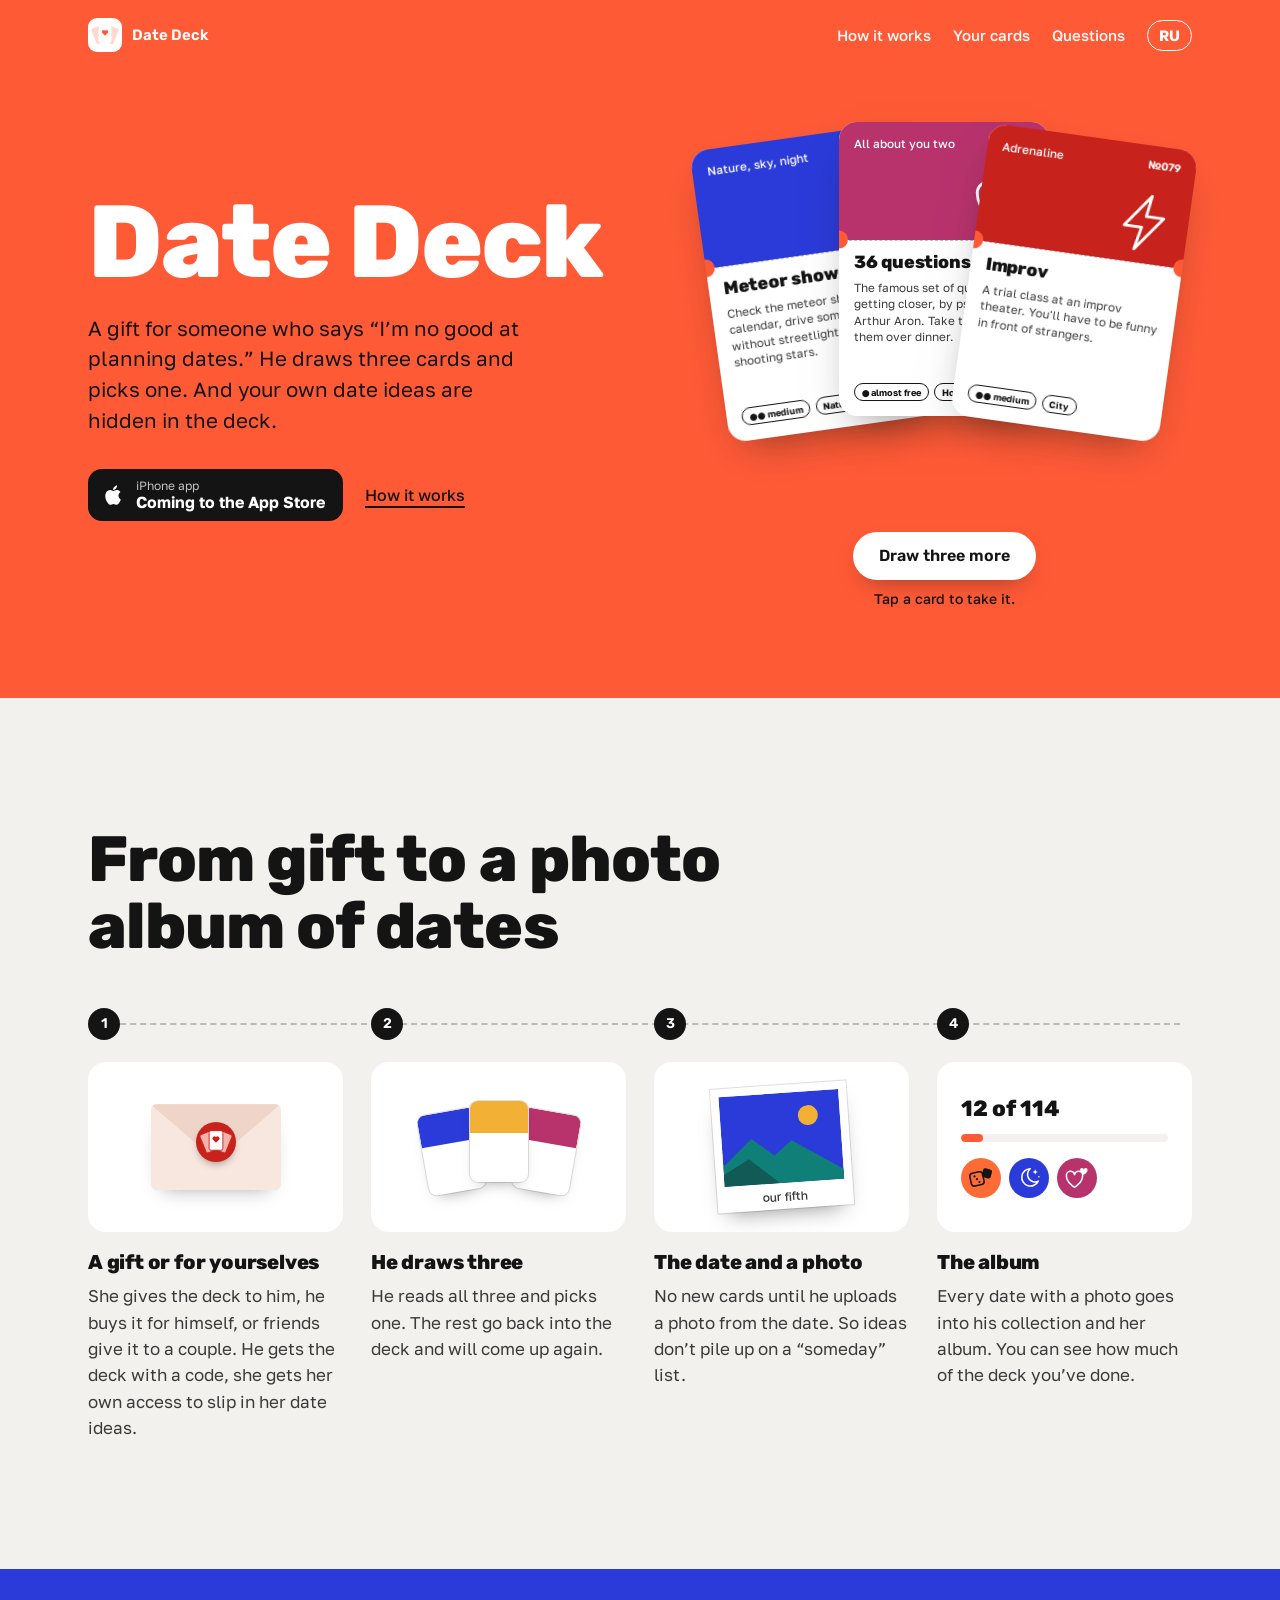
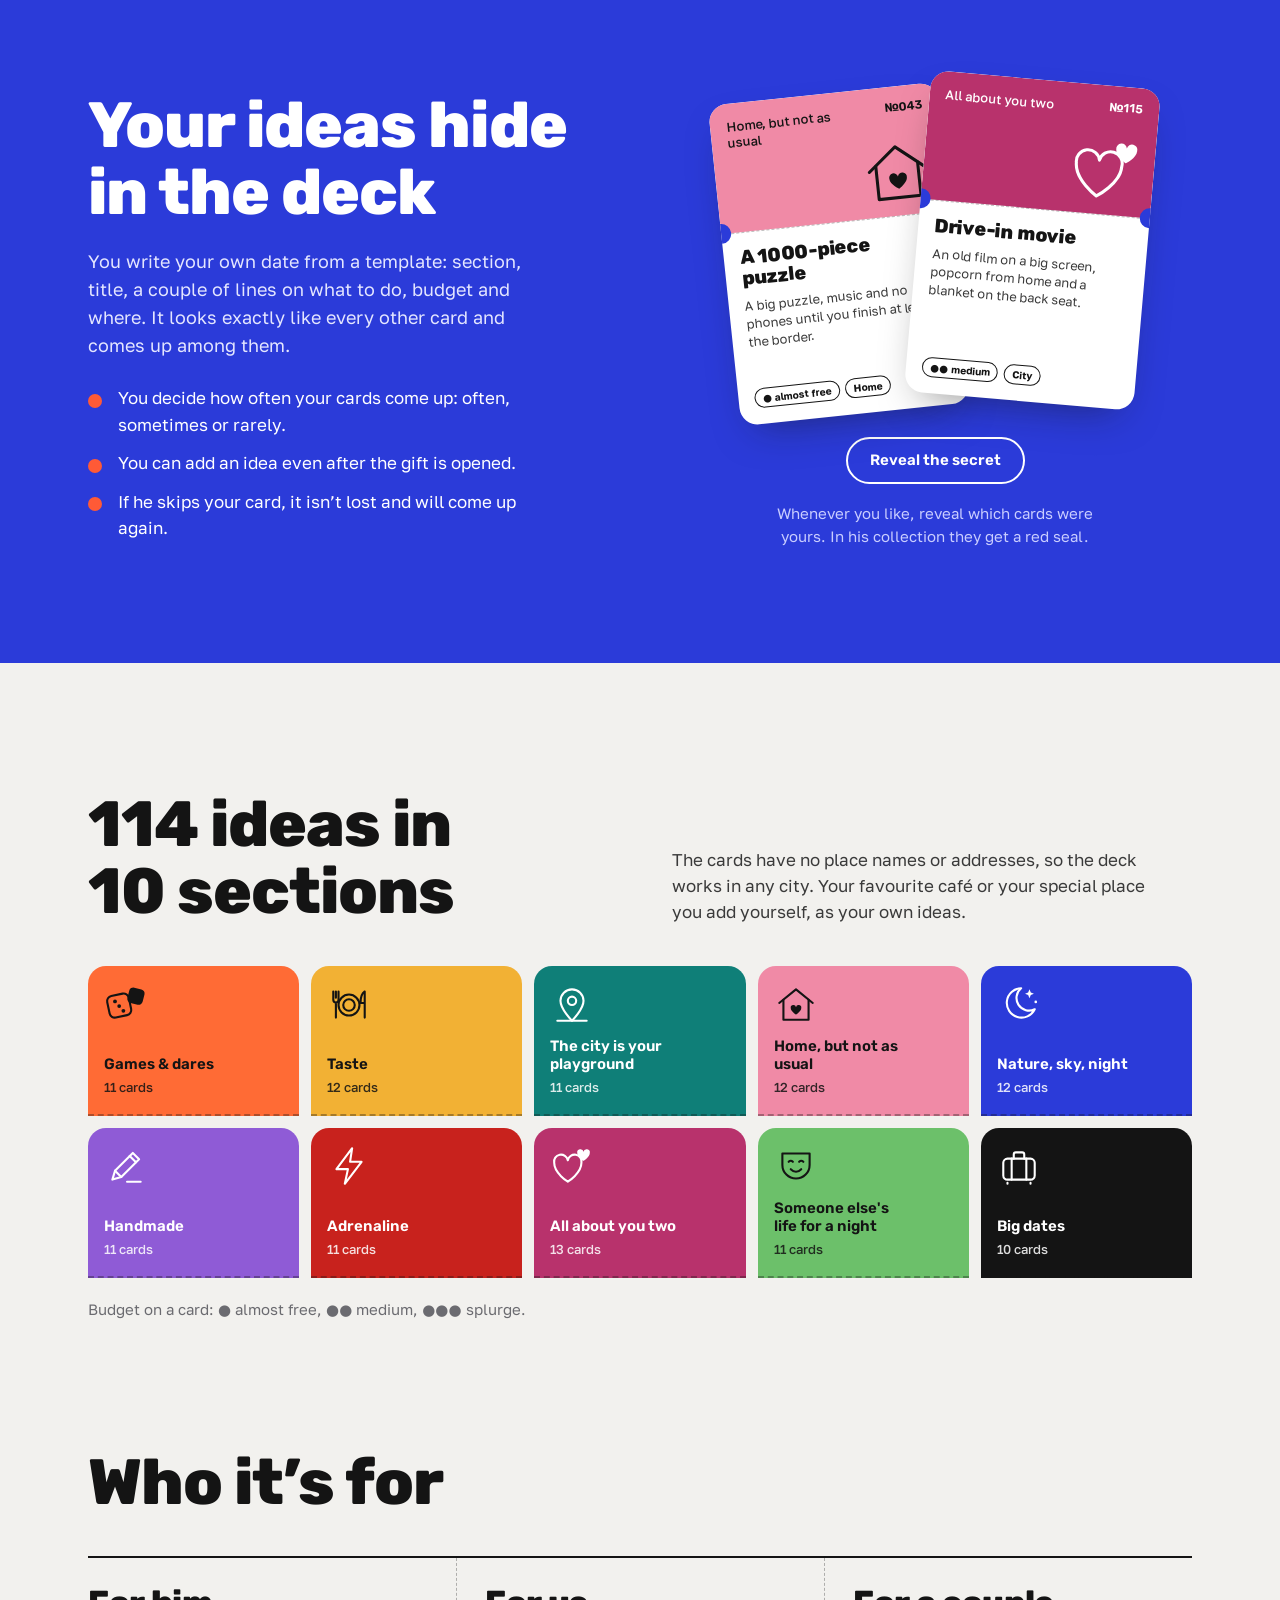
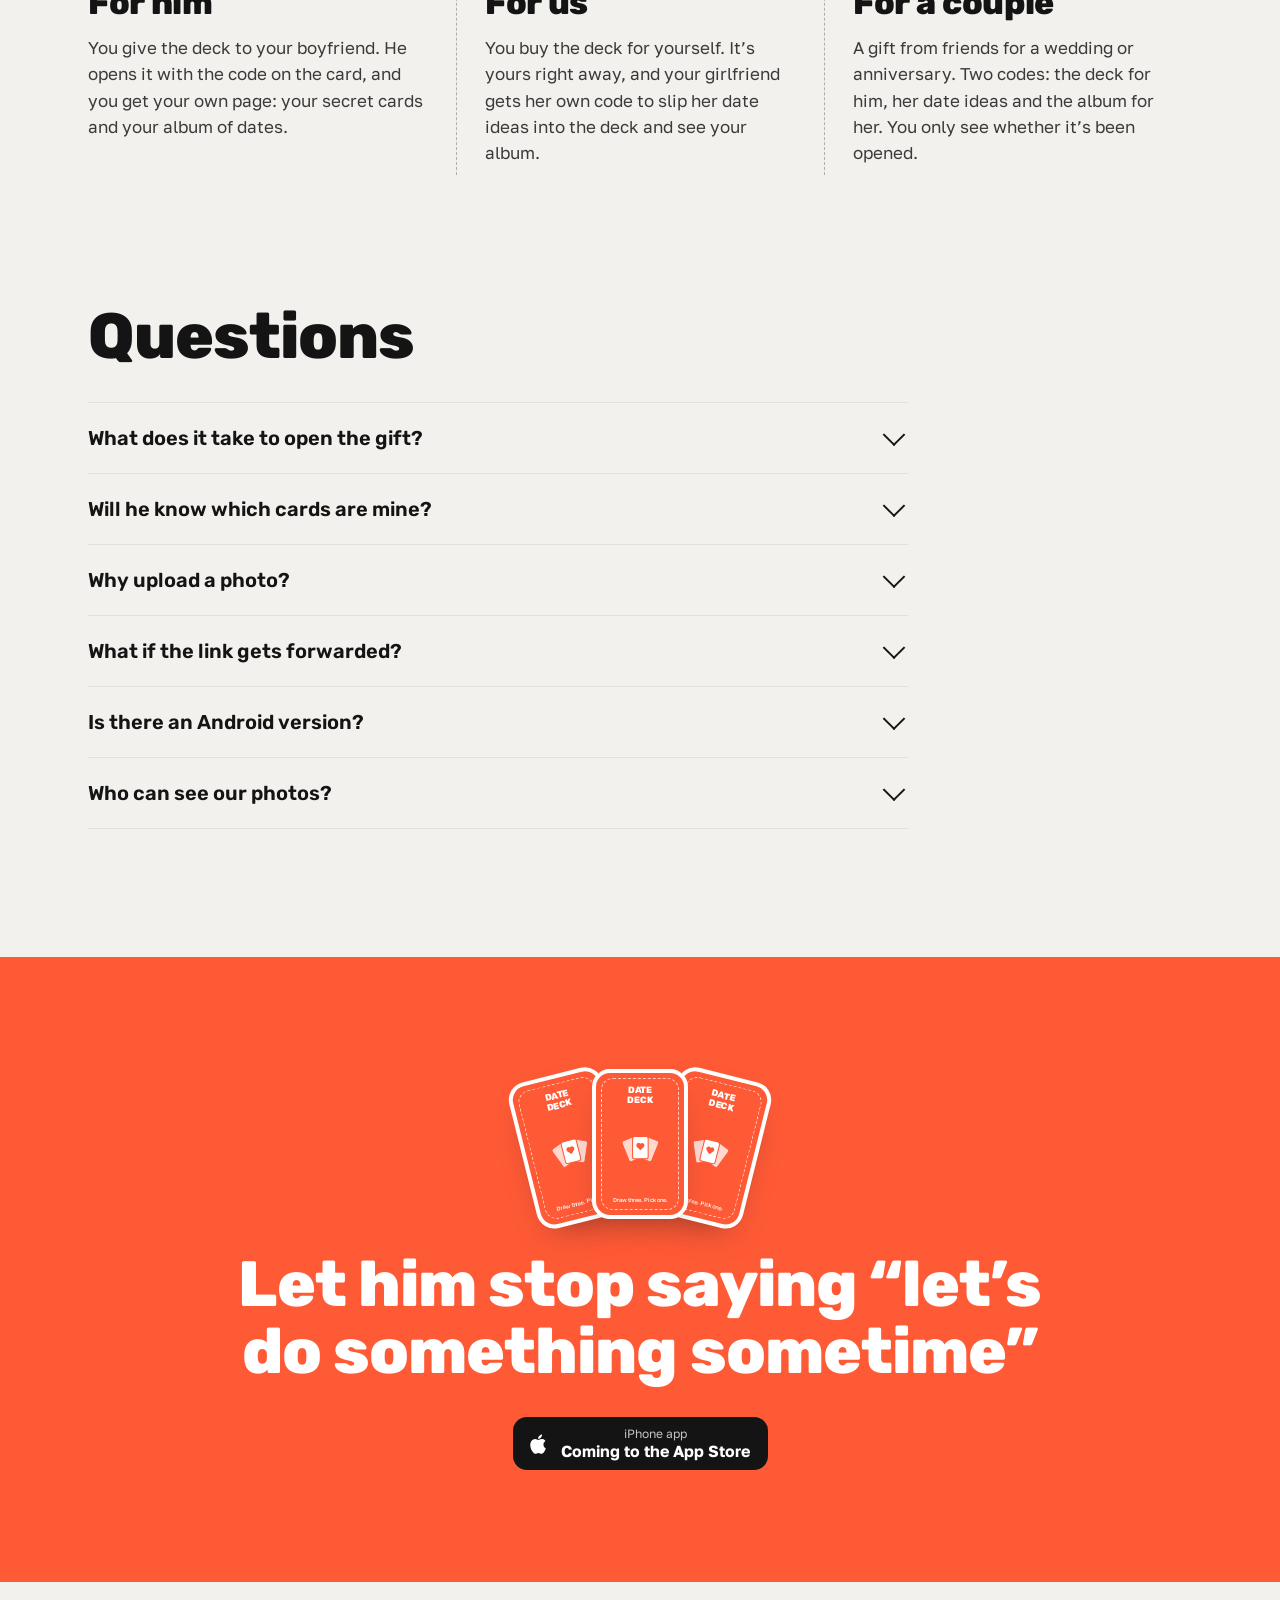
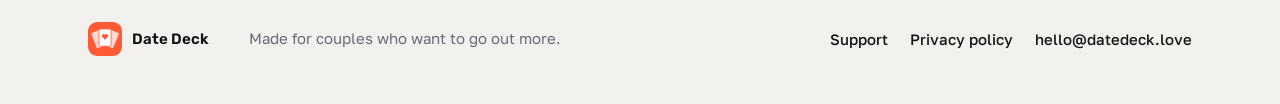
==== en/index.html @ d3c0cb35 "Шрифт Rubik, тексты про идеи для свиданий и все виды подарка Co-Authored-By: Claude Opus 5.5 <norepl" ====
<!doctype html>
<html lang="en">
<head>
<meta charset="utf-8">
<meta name="viewport" content="width=device-width,initial-scale=1">
<title>Date Deck — a gift for someone who “can’t plan dates”</title>
<meta name="description" content="A deck of 114 date ideas in an iPhone app. He draws three cards and picks one, and your own date ideas are hidden among them.">
<meta name="theme-color" content="#ff5a36">
<meta property="og:title" content="Date Deck — a gift for someone who “can’t plan dates”">
<meta property="og:description" content="A deck of 114 date ideas in an iPhone app. He draws three cards and picks one, and your own date ideas are hidden among them.">
<meta property="og:image" content="https://datedeck.love/assets/og.png">
<meta property="og:type" content="website">
<link rel="alternate" hreflang="ru" href="https://datedeck.love/">
<link rel="alternate" hreflang="en" href="https://datedeck.love/en/">
<link rel="icon" href="/assets/icon.svg" type="image/svg+xml">
<link rel="apple-touch-icon" href="/assets/icon-180.png">
<link rel="preload" href="/assets/fonts/Rubik_800ExtraBold.woff2" as="font" type="font/woff2" crossorigin>
<link rel="stylesheet" href="/assets/site.css">

</head>
<body class="home">
<a class="skip" href="#main">Skip to content</a>
<div class="hero-wrap">
<header class="top">
<a class="brand" href="/en/"><svg class="mark" viewBox="70 70 372 372" aria-hidden="true"><g transform="translate(0 12)"><g transform="rotate(-22 256 420)"><rect x="181" y="120" width="150" height="214" rx="20" fill="#ffd9cf" stroke="#ff5a36" stroke-width="10"/></g><g transform="rotate(22 256 420)"><rect x="181" y="120" width="150" height="214" rx="20" fill="#ffd9cf" stroke="#ff5a36" stroke-width="10"/></g><g transform="rotate(0 256 420)"><rect x="181" y="120" width="150" height="214" rx="20" fill="#fff" stroke="#ff5a36" stroke-width="10"/></g><path d="M50 90 L13 53 A23 23 0 0 1 50 20 A23 23 0 0 1 87 53 Z" fill="#ff5a36" transform="translate(211 172.5) scale(0.9)"/></g></svg><span>Date Deck</span></a>
<nav><a href="/en/#how">How it works</a><a href="/en/#secret">Your cards</a><a href="/en/#faq">Questions</a><a class="lang" href="/" data-lang="ru" hreflang="ru">RU</a></nav>
</header>
<section class="hero" id="main">
<div class="hero-copy">
<h1>Date Deck</h1>
<p class="lead">A gift for someone who says “I’m no good at planning dates.” He draws three cards and picks one. And your own date ideas are hidden in the deck.</p>
<div class="hero-cta"><div class="store" role="note"><svg viewBox="0 0 24 24" aria-hidden="true"><path d="M16.4 12.6c0-2.4 2-3.6 2.1-3.7-1.1-1.7-2.9-1.9-3.5-1.9-1.5-.2-2.9.9-3.7.9-.8 0-1.9-.9-3.2-.8-1.6 0-3.1 1-4 2.4-1.7 3-.4 7.4 1.2 9.8.8 1.2 1.8 2.5 3 2.4 1.2 0 1.7-.8 3.1-.8s1.9.8 3.2.8c1.3 0 2.1-1.2 2.9-2.4.9-1.4 1.3-2.7 1.3-2.8 0 0-2.4-1-2.4-3.9zM14 5.5c.7-.8 1.1-1.9 1-3-1 0-2.1.7-2.8 1.5-.6.7-1.2 1.8-1 2.9 1.1.1 2.1-.6 2.8-1.4z"/></svg><span><small>iPhone app</small>Coming to the App Store</span></div><a class="ghost" href="#how">How it works</a></div>
</div>
<div class="table" id="table" aria-live="polite">
<div class="deck" aria-hidden="true"><div class="back b3"></div><div class="back b2"></div><div class="back b1"></div></div>
<div class="dealt" id="dealt"></div>
<div class="table-ui"><button class="draw" id="draw" type="button">Draw three cards</button><p class="hint" id="hint">Tap a card to take it.</p></div>
</div>
</section>
</div>

<section class="how" id="how">
<h2>From gift to a photo album of dates</h2>
<ol class="steps"><li class="step"><span class="step-n">1</span><div class="art art-env"><div class="env"><div class="env-flap"></div><div class="env-seal"><svg class="seal-mark" viewBox="70 70 372 372" aria-hidden="true"><g transform="translate(0 12)"><g transform="rotate(-22 256 420)"><rect x="181" y="120" width="150" height="214" rx="20" fill="#f3b3a8" stroke="#c8221d" stroke-width="10"/></g><g transform="rotate(22 256 420)"><rect x="181" y="120" width="150" height="214" rx="20" fill="#f3b3a8" stroke="#c8221d" stroke-width="10"/></g><g transform="rotate(0 256 420)"><rect x="181" y="120" width="150" height="214" rx="20" fill="#fff" stroke="#c8221d" stroke-width="10"/></g><path d="M50 90 L13 53 A23 23 0 0 1 50 20 A23 23 0 0 1 87 53 Z" fill="#c8221d" transform="translate(211 172.5) scale(0.9)"/></g></svg></div></div></div><h3>A gift or for yourselves</h3><p>She gives the deck to him, he buys it for himself, or friends give it to a couple. He gets the deck with a code, she gets her own access to slip in her date ideas.</p></li><li class="step"><span class="step-n">2</span><div class="art art-three"><div class="mini" style="--c:#2B3BD9"><i></i></div><div class="mini" style="--c:#F2B134"><i></i></div><div class="mini" style="--c:#B8326C"><i></i></div></div><h3>He draws three</h3><p>He reads all three and picks one. The rest go back into the deck and will come up again.</p></li><li class="step"><span class="step-n">3</span><div class="art art-photo"><div class="polaroid"><div class="ph"><svg viewBox="0 0 120 90" aria-hidden="true"><rect width="120" height="90" fill="#2B3BD9"/><circle cx="88" cy="24" r="10" fill="#F2B134"/><path d="M0 70 30 44l22 18 18-14 50 32v10H0z" fill="#0F7F78"/><path d="M0 90V78l26-14 30 26z" fill="#141414" opacity=".35"/></svg></div><span>our fifth</span></div></div><h3>The date and a photo</h3><p>No new cards until he uploads a photo from the date. So ideas don’t pile up on a “someday” list.</p></li><li class="step"><span class="step-n">4</span><div class="art art-album"><div class="prog"><b>12 of 114</b><div class="bar"><i></i></div></div><div class="badges"><span style="--c:#FF6B35;--k:#141414"><svg class="b-ic" viewBox="0 0 84 84" aria-hidden="true"><rect x="8" y="24" width="42" height="42" rx="10" class="s" transform="rotate(-12 29 45)"/><circle cx="21" cy="37" r="3.6" class="f"/><circle cx="29" cy="46" r="3.6" class="f"/><circle cx="37" cy="55" r="3.6" class="f"/><rect x="46" y="12" width="30" height="30" rx="8" class="f" transform="rotate(14 61 27)"/></svg></span><span style="--c:#2B3BD9;--k:#FFFFFF"><svg class="b-ic" viewBox="0 0 84 84" aria-hidden="true"><path d="M46 12a28 28 0 1 0 26 40 24 24 0 0 1-26-40z" class="s"/><path d="M62 14l2.5 6 6 2.5-6 2.5-2.5 6-2.5-6-6-2.5 6-2.5z" class="f"/><circle cx="74" cy="38" r="2.5" class="f"/></svg></span><span style="--c:#B8326C;--k:#FFFFFF"><svg class="b-ic" viewBox="0 0 84 84" aria-hidden="true"><path d="M34 72S8 56 8 36a13 13 0 0 1 26-5 13 13 0 0 1 26 5c0 20-26 36-26 36z" class="s"/><path d="M64 32s-12-7-12-15a6 6 0 0 1 12-2 6 6 0 0 1 12 2c0 8-12 15-12 15z" class="f"/></svg></span></div></div><h3>The album</h3><p>Every date with a photo goes into his collection and her album. You can see how much of the deck you’ve done.</p></li></ol>
</section>

<section class="secret" id="secret">
<div class="secret-in">
<div class="secret-copy">
<h2>Your ideas hide in the deck</h2>
<p>You write your own date from a template: section, title, a couple of lines on what to do, budget and where. It looks exactly like every other card and comes up among them.</p>
<ul class="ticks"><li>You decide how often your cards come up: often, sometimes or rarely.</li><li>You can add an idea even after the gift is opened.</li><li>If he skips your card, it isn’t lost and will come up again.</li></ul>
</div>
<div class="pair">
<div class="pair-cards"><div class="ticket " style="--c:#F08AA6;--k:#141414">
<div class="t-head"><span class="t-sec">Home, but not as usual</span><span class="t-num">№043</span><svg class="t-ic" viewBox="0 0 84 84" aria-hidden="true"><path d="M10 40 42 14l32 26" class="s"/><path d="M18 34v38h48V34" class="s"/><path d="M42 62s-10-6-10-12a5 5 0 0 1 10-2 5 5 0 0 1 10 2c0 6-10 12-10 12z" class="f"/></svg></div>
<div class="t-body"><h3 class="t-title">A 1000-piece puzzle</h3><p class="t-desc">A big puzzle, music and no phones until you finish at least the border.</p>
<div class="t-chips"><span class="chip">● almost free</span><span class="chip">Home</span></div></div>
</div><div class="ticket her" style="--c:#B8326C;--k:#FFFFFF">
<div class="t-head"><span class="t-sec">All about you two</span><span class="t-num">№115</span><svg class="t-ic" viewBox="0 0 84 84" aria-hidden="true"><path d="M34 72S8 56 8 36a13 13 0 0 1 26-5 13 13 0 0 1 26 5c0 20-26 36-26 36z" class="s"/><path d="M64 32s-12-7-12-15a6 6 0 0 1 12-2 6 6 0 0 1 12 2c0 8-12 15-12 15z" class="f"/></svg></div>
<div class="t-body"><h3 class="t-title">Drive-in movie</h3><p class="t-desc">An old film on a big screen, popcorn from home and a blanket on the back seat.</p>
<div class="t-chips"><span class="chip">●● medium</span><span class="chip">City</span></div></div><div class="seal" aria-hidden="true"><span>Her card</span></div>
</div></div>
<button class="reveal" id="reveal" type="button" data-on="Hide" data-off="Reveal the secret" aria-pressed="false">Reveal the secret</button>
<p class="reveal-note">Whenever you like, reveal which cards were yours. In his collection they get a red seal.</p>
</div>
</div>
</section>

<section class="sections">
<div class="sections-head"><h2>114 ideas in 10 sections</h2><p>The cards have no place names or addresses, so the deck works in any city. Your favourite café or your special place you add yourself, as your own ideas.</p></div>
<ul class="sec-grid"><li style="--c:#FF6B35;--k:#141414"><svg class="s-ic" viewBox="0 0 84 84" aria-hidden="true"><rect x="8" y="24" width="42" height="42" rx="10" class="s" transform="rotate(-12 29 45)"/><circle cx="21" cy="37" r="3.6" class="f"/><circle cx="29" cy="46" r="3.6" class="f"/><circle cx="37" cy="55" r="3.6" class="f"/><rect x="46" y="12" width="30" height="30" rx="8" class="f" transform="rotate(14 61 27)"/></svg><b>Games &amp; dares</b><span>11 cards</span></li><li style="--c:#F2B134;--k:#141414"><svg class="s-ic" viewBox="0 0 84 84" aria-hidden="true"><circle cx="42" cy="44" r="20" class="s"/><circle cx="42" cy="44" r="11" class="s"/><path d="M12 18v16a5 5 0 0 0 5 5v29M12 18v12M17 18v12M22 18v16a5 5 0 0 1-5 5" class="s"/><path d="M72 68V18c-6 4-8 12-8 22h8" class="s"/></svg><b>Taste</b><span>12 cards</span></li><li style="--c:#0F7F78;--k:#FFFFFF"><svg class="s-ic" viewBox="0 0 84 84" aria-hidden="true"><path d="M42 74S20 52 20 36a22 22 0 0 1 44 0c0 16-22 38-22 38z" class="s"/><circle cx="42" cy="36" r="8" class="s"/><path d="M14 74h56" class="s"/></svg><b>The city is your playground</b><span>11 cards</span></li><li style="--c:#F08AA6;--k:#141414"><svg class="s-ic" viewBox="0 0 84 84" aria-hidden="true"><path d="M10 40 42 14l32 26" class="s"/><path d="M18 34v38h48V34" class="s"/><path d="M42 62s-10-6-10-12a5 5 0 0 1 10-2 5 5 0 0 1 10 2c0 6-10 12-10 12z" class="f"/></svg><b>Home, but not as usual</b><span>12 cards</span></li><li style="--c:#2B3BD9;--k:#FFFFFF"><svg class="s-ic" viewBox="0 0 84 84" aria-hidden="true"><path d="M46 12a28 28 0 1 0 26 40 24 24 0 0 1-26-40z" class="s"/><path d="M62 14l2.5 6 6 2.5-6 2.5-2.5 6-2.5-6-6-2.5 6-2.5z" class="f"/><circle cx="74" cy="38" r="2.5" class="f"/></svg><b>Nature, sky, night</b><span>12 cards</span></li><li style="--c:#8F5BD6;--k:#FFFFFF"><svg class="s-ic" viewBox="0 0 84 84" aria-hidden="true"><path d="M16 68l5-17L55 17l12 12-34 34z" class="s"/><path d="M21 51l12 12M49 23l12 12" class="s"/><path d="M44 72h26" class="s"/></svg><b>Handmade</b><span>11 cards</span></li><li style="--c:#C8221D;--k:#FFFFFF"><svg class="s-ic" viewBox="0 0 84 84" aria-hidden="true"><path d="M48 8 18 48h22l-6 28 32-42H44z" class="s"/></svg><b>Adrenaline</b><span>11 cards</span></li><li style="--c:#B8326C;--k:#FFFFFF"><svg class="s-ic" viewBox="0 0 84 84" aria-hidden="true"><path d="M34 72S8 56 8 36a13 13 0 0 1 26-5 13 13 0 0 1 26 5c0 20-26 36-26 36z" class="s"/><path d="M64 32s-12-7-12-15a6 6 0 0 1 12-2 6 6 0 0 1 12 2c0 8-12 15-12 15z" class="f"/></svg><b>All about you two</b><span>13 cards</span></li><li style="--c:#6CC06A;--k:#141414"><svg class="s-ic" viewBox="0 0 84 84" aria-hidden="true"><path d="M16 18h52v22a26 26 0 0 1-52 0z" class="s"/><path d="M28 34q4-4 8 0M48 34q4-4 8 0" class="s"/><path d="M32 48q10 10 20 0" class="s"/></svg><b>Someone else&#x27;s life for a night</b><span>11 cards</span></li><li style="--c:#141414;--k:#FFFFFF"><svg class="s-ic" viewBox="0 0 84 84" aria-hidden="true"><rect x="12" y="28" width="60" height="40" rx="8" class="s"/><path d="M32 28v-8a4 4 0 0 1 4-4h12a4 4 0 0 1 4 4v8M28 28v40M56 28v40" class="s"/><path d="M20 74v2M64 74v2" class="s"/></svg><b>Big dates</b><span>10 cards</span></li></ul>
<p class="legend">Budget on a card: ● almost free, ●● medium, ●●● splurge.</p>
</section>

<section class="modes">
<h2>Who it’s for</h2>
<ul class="modes-list"><li><h3>For him</h3><p>You give the deck to your boyfriend. He opens it with the code on the card, and you get your own page: your secret cards and your album of dates.</p></li><li><h3>For us</h3><p>You buy the deck for yourself. It’s yours right away, and your girlfriend gets her own code to slip her date ideas into the deck and see your album.</p></li><li><h3>For a couple</h3><p>A gift from friends for a wedding or anniversary. Two codes: the deck for him, her date ideas and the album for her. You only see whether it’s been opened.</p></li></ul>
</section>

<section class="faq" id="faq">
<h2>Questions</h2>
<div class="faq-list"><details><summary>What does it take to open the gift?</summary><p>An iPhone and the Date Deck app. He opens the link or scans the QR on the card, or types the code in the app.</p></details><details><summary>Will he know which cards are mine?</summary><p>No. Your cards look like all the others. He only finds out if you reveal the secret.</p></details><details><summary>Why upload a photo?</summary><p>The photo shows the date happened. Without it the next card won’t draw. If a card doesn’t work, he can put it back and draw three new ones.</p></details><details><summary>What if the link gets forwarded?</summary><p>The code works once. As soon as he opens the gift it burns out, and anyone else sees “gift already opened”. If the code is lost, you can issue a new one from your email.</p></details><details><summary>Is there an Android version?</summary><p>iPhone only for now. Android and Telegram versions will come later.</p></details><details><summary>Who can see our photos?</summary><p>Only the two of you. Photos are kept in private storage and are never public.</p></details></div>
</section>

<section class="end">
<div class="end-in">
<div class="end-fan" aria-hidden="true"><div class="back"></div><div class="back"></div><div class="back"></div></div>
<h2>Let him stop saying “let’s do something sometime”</h2>
<div class="store" role="note"><svg viewBox="0 0 24 24" aria-hidden="true"><path d="M16.4 12.6c0-2.4 2-3.6 2.1-3.7-1.1-1.7-2.9-1.9-3.5-1.9-1.5-.2-2.9.9-3.7.9-.8 0-1.9-.9-3.2-.8-1.6 0-3.1 1-4 2.4-1.7 3-.4 7.4 1.2 9.8.8 1.2 1.8 2.5 3 2.4 1.2 0 1.7-.8 3.1-.8s1.9.8 3.2.8c1.3 0 2.1-1.2 2.9-2.4.9-1.4 1.3-2.7 1.3-2.8 0 0-2.4-1-2.4-3.9zM14 5.5c.7-.8 1.1-1.9 1-3-1 0-2.1.7-2.8 1.5-.6.7-1.2 1.8-1 2.9 1.1.1 2.1-.6 2.8-1.4z"/></svg><span><small>iPhone app</small>Coming to the App Store</span></div>
</div>
</section>
<footer class="foot">
<div class="foot-in">
<a class="brand" href="/en/"><svg class="mark" viewBox="70 70 372 372" aria-hidden="true"><g transform="translate(0 12)"><g transform="rotate(-22 256 420)"><rect x="181" y="120" width="150" height="214" rx="20" fill="#ffd9cf" stroke="#ff5a36" stroke-width="10"/></g><g transform="rotate(22 256 420)"><rect x="181" y="120" width="150" height="214" rx="20" fill="#ffd9cf" stroke="#ff5a36" stroke-width="10"/></g><g transform="rotate(0 256 420)"><rect x="181" y="120" width="150" height="214" rx="20" fill="#fff" stroke="#ff5a36" stroke-width="10"/></g><path d="M50 90 L13 53 A23 23 0 0 1 50 20 A23 23 0 0 1 87 53 Z" fill="#ff5a36" transform="translate(211 172.5) scale(0.9)"/></g></svg><span>Date Deck</span></a>
<p>Made for couples who want to go out more.</p>
<nav><a href="/en/support.html">Support</a><a href="/en/privacy.html">Privacy policy</a><a href="mailto:hello@datedeck.love">hello@datedeck.love</a></nav>
</div>
</footer>
<script src="/assets/lang.js"></script>
<script>window.DD={"draw": "Draw three cards", "redraw": "Draw three more", "hint": "Tap a card to take it.", "picked": "This is your next date.", "back1": "Date", "back2": "Deck", "back3": "Draw three. Pick one.", "budget": {"1": "almost free", "2": "medium", "3": "splurge"}, "place": {"home": "Home", "city": "City", "nature": "Nature", "trip": "Trip"}, "lang": "en"};</script>
<script src="/assets/cards.js"></script>
<script src="/assets/deck.js"></script>
</body>
</html>
---- assets/site.css ----
@font-face{font-family:Rubik;font-weight:800;font-display:swap;src:url(/assets/fonts/Rubik_800ExtraBold.woff2) format("woff2")}
@font-face{font-family:Rubik;font-weight:600;font-display:swap;src:url(/assets/fonts/Rubik_600SemiBold.woff2) format("woff2")}
@font-face{font-family:Golos;font-weight:400;font-display:swap;src:url(/assets/fonts/GolosText_400Regular.woff2) format("woff2")}
@font-face{font-family:Golos;font-weight:500;font-display:swap;src:url(/assets/fonts/GolosText_500Medium.woff2) format("woff2")}
@font-face{font-family:Golos;font-weight:700;font-display:swap;src:url(/assets/fonts/GolosText_700Bold.woff2) format("woff2")}

:root{
  --coral:#ff5a36;--coral-deep:#d9401f;--ink:#141414;--ink-soft:#3a3a3a;--muted:#6b6b70;
  --paper:#fff;--ground:#f2f1ee;--line:#e2e1dd;--seal:#c8221d;--night:#2b3bd9;
  --display:Rubik,system-ui,-apple-system,sans-serif;--body:Golos,system-ui,-apple-system,"Segoe UI",sans-serif;
  --gut:clamp(16px,4vw,48px);--max:1200px;
  --ease:cubic-bezier(.2,.8,.2,1);
}
*{box-sizing:border-box}
html{-webkit-text-size-adjust:100%;scroll-behavior:smooth}
body{margin:0;background:var(--ground);color:var(--ink);font:400 17px/1.55 var(--body);-webkit-font-smoothing:antialiased}
img,svg{display:block}
a{color:inherit}
h1,h2,h3{font-family:var(--display);margin:0;line-height:1.05;letter-spacing:-.01em}
p{margin:0}
:focus-visible{outline:3px solid var(--ink);outline-offset:3px;border-radius:6px}
.skip{position:absolute;left:-999px;top:8px;background:var(--paper);padding:8px 12px;border-radius:8px;z-index:10}
.skip:focus{left:8px}

/* ---------- шапка ---------- */
.top{display:flex;align-items:center;justify-content:space-between;gap:16px;max-width:var(--max);margin:0 auto;padding:18px var(--gut)}
.brand{display:flex;align-items:center;gap:10px;text-decoration:none;font:600 15px/1 var(--display)}
.mark{width:34px;height:34px;border-radius:9px;background:var(--coral);padding:2px}
.top nav,.foot nav{display:flex;align-items:center;gap:22px;flex-wrap:wrap}
.top nav a,.foot nav a{font:500 15px/1 var(--body);text-decoration:none}
.top nav a:hover,.foot nav a:hover{text-decoration:underline;text-underline-offset:4px}
.lang{border:1.5px solid currentColor;border-radius:99px;padding:7px 11px;font-weight:700!important}
.hero-wrap .top{color:var(--paper)}
.hero-wrap .mark{background:var(--paper)}
.hero-wrap .mark rect{stroke:var(--paper)}
@media (max-width:720px){.top nav a:not(.lang){display:none}}

/* ---------- первый экран ---------- */
.hero-wrap{background:var(--coral);color:var(--paper);overflow:hidden}
.hero{max-width:var(--max);margin:0 auto;padding:clamp(12px,3vw,40px) var(--gut) clamp(48px,7vw,96px);display:grid;grid-template-columns:minmax(0,1.15fr) minmax(0,1fr);gap:clamp(24px,3vw,48px);align-items:center}
.hero h1{font-weight:800;font-size:clamp(52px,8vw,120px);line-height:.92;letter-spacing:-.02em;text-wrap:balance}
.lead{font-size:clamp(18px,1.6vw,21px);line-height:1.5;max-width:34ch;margin-top:24px;color:var(--ink)}
.hero-cta{display:flex;align-items:center;gap:16px 22px;flex-wrap:wrap;margin-top:32px}
.store{display:inline-flex;align-items:center;gap:10px;background:var(--ink);color:var(--paper);border-radius:14px;padding:10px 18px 10px 14px;font:600 16px/1.15 var(--body)}
.store svg{width:24px;height:24px;fill:currentColor}
.store span{display:flex;flex-direction:column}
.store small{font:400 12px/1.2 var(--body);opacity:.75}
.ghost{font:500 16px/1 var(--body);color:inherit;background:none;border:0;padding:8px 0;cursor:pointer;text-decoration:underline;text-underline-offset:5px;text-decoration-thickness:1.5px}
.hero .ghost{color:var(--ink)}

/* стол с колодой */
.table{position:relative;height:clamp(400px,40vw,500px);touch-action:manipulation}
.table-ui{position:absolute;left:0;right:0;bottom:0;display:flex;flex-direction:column;align-items:center;gap:10px;z-index:30}
.draw{appearance:none;border:0;cursor:pointer;background:var(--paper);color:var(--ink);font:600 16px/1 var(--display);padding:16px 26px;border-radius:99px;text-decoration:none;box-shadow:0 10px 24px -12px rgba(20,20,20,.5);transition:transform .2s var(--ease)}
.draw:hover{transform:translateY(-2px)}
.draw:active{transform:translateY(1px)}
.hint{font:500 14px/1.3 var(--body);color:var(--ink);min-height:1.3em;text-align:center}

.deck{position:absolute;width:var(--cw,190px);aspect-ratio:5/7;left:var(--dx,0);top:var(--dy,0)}
.deck .back{position:absolute;inset:0}
.deck .b2{transform:translate(4px,4px) rotate(2deg)}
.deck .b3{transform:translate(8px,8px) rotate(4deg)}

/* рубашка */
.back{width:100%;aspect-ratio:5/7;border-radius:18px;background:var(--coral);border:5px solid var(--paper);box-shadow:0 16px 34px -18px rgba(20,20,20,.55);container-type:inline-size;position:relative;overflow:hidden}
.back::before{content:"";position:absolute;inset:6cqw;border:1.5px dashed rgba(255,255,255,.7);border-radius:12px}
.back .bk{position:absolute;inset:0;display:flex;flex-direction:column;justify-content:space-between;padding:14cqw 12cqw;color:var(--paper)}
.back .bk b{font:800 10.4cqw/1.02 var(--display);letter-spacing:-.02em;text-transform:uppercase}
.back .bk i{font:500 6.5cqw/1.25 var(--body);font-style:normal}
.back .bk svg{width:44cqw;align-self:center}

/* карта-билет */
.card{position:absolute;left:0;top:0;width:var(--cw,190px);aspect-ratio:5/7;perspective:1200px;transition:transform .75s var(--ease),opacity .4s;cursor:pointer;z-index:5;-webkit-tap-highlight-color:transparent}
.card .in{position:relative;width:100%;height:100%;transform-style:preserve-3d;transition:transform .7s var(--ease)}
.card.up .in{transform:rotateY(180deg)}
.card .face,.card .back{position:absolute;inset:0;backface-visibility:hidden;-webkit-backface-visibility:hidden}
.card .face{transform:rotateY(180deg)}
.card:focus-visible{outline:none}
.card:focus-visible .ticket{outline:3px solid var(--ink);outline-offset:4px}
.card.picked{z-index:20}
.card.picked .ticket{box-shadow:0 30px 60px -20px rgba(20,20,20,.6)}

.ticket{--notch:var(--coral);width:100%;aspect-ratio:5/7;border-radius:18px;background:var(--paper);color:var(--ink);position:relative;overflow:hidden;container-type:inline-size;box-shadow:0 18px 40px -18px rgba(20,20,20,.5);text-align:left}
.t-head{height:40%;background:var(--c);color:var(--k);position:relative;padding:7cqw}
.t-sec{display:block;font:500 5.6cqw/1.2 var(--body);max-width:62%}
.t-num{position:absolute;top:7cqw;right:7cqw;font:600 5.2cqw/1 var(--display)}
.t-ic{position:absolute;right:5cqw;bottom:3cqw;width:32cqw;height:32cqw}
.t-ic .s{fill:none;stroke:var(--k);stroke-width:3.5;stroke-linecap:round;stroke-linejoin:round}
.t-ic .f{fill:var(--k)}
.ticket::before,.ticket::after{content:"";position:absolute;top:40%;width:9cqw;height:9cqw;border-radius:50%;background:var(--notch);transform:translateY(-50%);z-index:2}
.ticket::before{left:-4.5cqw}.ticket::after{right:-4.5cqw}
.t-body{height:60%;padding:6cqw 7cqw 7cqw;display:flex;flex-direction:column;position:relative;border-top:1.5px dashed rgba(20,20,20,.28)}
.t-title{font:800 8.4cqw/1.1 var(--display);letter-spacing:-.01em}
.t-desc{font:400 5.6cqw/1.4 var(--body);color:var(--ink-soft);margin-top:3.5cqw;display:-webkit-box;-webkit-box-orient:vertical;-webkit-line-clamp:5;overflow:hidden}
.t-chips{margin-top:auto;display:flex;gap:2.5cqw;flex-wrap:wrap}
.chip{border:1.5px solid var(--ink);border-radius:99px;padding:1.2cqw 3.2cqw;font:600 4.4cqw/1.2 var(--body);white-space:nowrap}

@media (max-width:900px){
  .hero{grid-template-columns:1fr}
  .table{height:clamp(420px,122vw,540px)}
}

/* ---------- общие секции ---------- */
section h2{font-weight:800;font-size:clamp(34px,5vw,64px);letter-spacing:-.015em;text-wrap:balance}
.how,.sections,.modes,.faq{max-width:var(--max);margin:0 auto;padding:clamp(72px,10vw,128px) var(--gut) 0}

/* как это работает: последовательность */
.steps{list-style:none;margin:48px 0 0;padding:0;display:grid;grid-template-columns:repeat(4,minmax(0,1fr));gap:28px;position:relative}
.steps::before{content:"";position:absolute;left:12px;right:12px;top:15px;border-top:2px dashed rgba(20,20,20,.25)}
.step{position:relative}
.step-n{position:relative;z-index:1;display:grid;place-items:center;width:32px;height:32px;border-radius:50%;background:var(--ink);color:var(--paper);font:600 14px/1 var(--display)}
.step h3{font-size:20px;margin-top:20px}
.step p{margin-top:10px;color:var(--ink-soft);max-width:30ch}
.art{height:170px;margin-top:22px;border-radius:18px;background:var(--paper);display:grid;place-items:center;position:relative;overflow:hidden}
@media (max-width:900px){.steps{grid-template-columns:repeat(2,minmax(0,1fr));row-gap:48px}.steps::before{display:none}}
@media (max-width:560px){.steps{grid-template-columns:1fr}}

.env{width:130px;height:86px;background:#f7e7df;border-radius:6px;position:relative;box-shadow:0 10px 20px -12px rgba(20,20,20,.4)}
.env-flap{position:absolute;inset:0 0 auto;height:56px;background:#efd5c8;clip-path:polygon(0 0,100% 0,50% 100%);border-radius:6px 6px 0 0}
.env-seal{position:absolute;left:50%;top:38px;width:40px;height:40px;transform:translate(-50%,-50%);background:var(--seal);border-radius:50%;padding:3px;box-shadow:0 4px 8px -3px rgba(0,0,0,.4)}
.seal-mark{width:100%;height:100%}
.art-three{display:flex;justify-content:center;gap:0}
.mini{width:58px;aspect-ratio:5/7;background:var(--paper);border-radius:8px;box-shadow:0 8px 16px -10px rgba(20,20,20,.5),0 0 0 1px var(--line);overflow:hidden}
.mini i{display:block;height:40%;background:var(--c)}
.mini:nth-child(1){transform:rotate(-10deg) translate(10px,6px)}
.mini:nth-child(2){transform:translateY(-6px);z-index:1}
.mini:nth-child(3){transform:rotate(10deg) translate(-10px,6px)}
.polaroid{background:var(--paper);padding:8px 8px 26px;box-shadow:0 12px 22px -12px rgba(20,20,20,.5),0 0 0 1px var(--line);transform:rotate(-4deg);position:relative}
.polaroid .ph svg{width:120px;height:90px}
.polaroid span{position:absolute;left:0;right:0;bottom:6px;text-align:center;font:500 12px/1 var(--body);color:var(--ink-soft)}
.art-album{display:flex;flex-direction:column;gap:16px;align-items:stretch;padding:24px;place-items:stretch;justify-content:center}
.prog b{font:800 22px/1 var(--display)}
.bar{height:8px;border-radius:99px;background:var(--ground);margin-top:10px;overflow:hidden}
.bar i{display:block;height:100%;width:10.5%;background:var(--coral);border-radius:99px}
.badges{display:flex;gap:8px}
.badges span{width:40px;height:40px;border-radius:50%;background:var(--c);display:grid;place-items:center}
.b-ic{width:26px;height:26px}
.b-ic .s{fill:none;stroke:var(--k);stroke-width:5;stroke-linecap:round;stroke-linejoin:round}
.b-ic .f{fill:var(--k)}

/* её карты */
.secret{background:var(--night);color:var(--paper);margin-top:clamp(72px,10vw,128px)}
.secret-in{max-width:var(--max);margin:0 auto;padding:clamp(72px,9vw,120px) var(--gut);display:grid;grid-template-columns:minmax(0,1fr) minmax(0,1fr);gap:clamp(32px,6vw,80px);align-items:center}
.secret-copy p{margin-top:22px;font-size:18px;max-width:42ch;color:#e4e6ff}
.ticks{list-style:none;padding:0;margin:26px 0 0;display:grid;gap:12px}
.ticks li{padding-left:30px;position:relative;max-width:42ch}
.ticks li::before{content:"";position:absolute;left:0;top:.5em;width:14px;height:14px;border-radius:50%;background:var(--coral)}
.pair{display:flex;flex-direction:column;align-items:center;gap:18px}
.pair-cards{display:flex;justify-content:center;gap:0}
.pair-cards .ticket{--notch:var(--night);width:min(230px,42vw);flex:none}
.pair-cards .ticket:first-child{transform:rotate(-6deg) translate(18px,10px)}
.pair-cards .ticket:last-child{transform:rotate(5deg) translate(-18px,-4px);z-index:1}
.reveal{appearance:none;border:2px solid var(--paper);background:transparent;color:var(--paper);font:600 15px/1 var(--display);padding:14px 22px;border-radius:99px;cursor:pointer;margin-top:12px}
.reveal:hover{background:rgba(255,255,255,.1)}
.reveal-note{font-size:15px;color:#c9cdff;text-align:center;max-width:36ch}
.seal{position:absolute;left:6cqw;top:10cqw;width:34cqw;height:34cqw;border-radius:50%;background:var(--seal);color:var(--paper);display:grid;place-items:center;text-align:center;font:800 4.6cqw/1.1 var(--display);text-transform:uppercase;padding:4cqw;transform:rotate(-14deg) scale(0);opacity:0;box-shadow:0 0 0 1.6cqw rgba(200,34,29,.25),inset 0 0 0 1.2cqw rgba(255,255,255,.35);z-index:3;pointer-events:none}
.revealed .seal{animation:stamp .5s var(--ease) forwards}
@keyframes stamp{0%{transform:rotate(-30deg) scale(2.2);opacity:0}60%{transform:rotate(-12deg) scale(.92);opacity:1}100%{transform:rotate(-14deg) scale(1);opacity:1}}
@media (max-width:900px){.secret-in{grid-template-columns:1fr}}

/* разделы */
.sections-head{display:grid;grid-template-columns:minmax(0,1fr) minmax(0,1fr);gap:24px 64px;align-items:end}
.sections-head p{color:var(--ink-soft);max-width:44ch}
.sec-grid{list-style:none;margin:40px 0 0;padding:0;display:grid;grid-template-columns:repeat(5,minmax(0,1fr));gap:12px}
.sec-grid li{background:var(--c);color:var(--k);border-radius:18px 18px 0 0;padding:16px 16px 18px;min-height:150px;display:flex;flex-direction:column;position:relative;border-bottom:2px dashed rgba(20,20,20,.35)}
.sec-grid b{font:600 15px/1.2 var(--display);margin-top:auto;max-width:14ch}
.sec-grid span{font:500 13px/1.3 var(--body);margin-top:6px;opacity:.85}
.s-ic{width:44px;height:44px}
.s-ic .s{fill:none;stroke:var(--k);stroke-width:4;stroke-linecap:round;stroke-linejoin:round}
.s-ic .f{fill:var(--k)}
.legend{margin-top:20px;color:var(--muted);font-size:15px}
@media (max-width:1000px){.sec-grid{grid-template-columns:repeat(3,minmax(0,1fr))}}
@media (max-width:640px){.sec-grid{grid-template-columns:repeat(2,minmax(0,1fr))}.sections-head{grid-template-columns:1fr}}

/* кому подарить */
.modes-list{list-style:none;margin:40px 0 0;padding:0;display:grid;grid-template-columns:repeat(3,minmax(0,1fr));gap:0;border-top:2px solid var(--ink)}
.modes-list li{padding:28px 28px 8px 0}
.modes-list li+li{padding-left:28px;border-left:1.5px dashed rgba(20,20,20,.3)}
.modes-list h3{font-size:clamp(24px,2.6vw,34px);font-weight:800}
.modes-list p{margin-top:14px;color:var(--ink-soft);max-width:34ch}
@media (max-width:820px){.modes-list{grid-template-columns:1fr}.modes-list li+li{padding-left:0;border-left:0;border-top:1.5px dashed rgba(20,20,20,.3)}}

/* вопросы */
.faq-list{margin-top:32px;max-width:820px}
details{border-bottom:1.5px solid var(--line)}
details:first-child{border-top:1.5px solid var(--line)}
summary{list-style:none;cursor:pointer;padding:22px 44px 22px 0;font:600 clamp(17px,1.6vw,20px)/1.3 var(--display);position:relative}
summary::-webkit-details-marker{display:none}
summary::after{content:"";position:absolute;right:6px;top:50%;width:14px;height:14px;border-right:2.5px solid var(--ink);border-bottom:2.5px solid var(--ink);transform:translateY(-70%) rotate(45deg);transition:transform .25s var(--ease)}
details[open] summary::after{transform:translateY(-30%) rotate(-135deg)}
details p{padding:0 0 22px;color:var(--ink-soft);max-width:62ch}

/* финал */
.end{background:var(--coral);color:var(--paper);margin-top:clamp(72px,10vw,128px);overflow:hidden}
.end-in{max-width:var(--max);margin:0 auto;padding:clamp(72px,9vw,112px) var(--gut);display:flex;flex-direction:column;align-items:center;text-align:center;gap:32px}
.end h2{max-width:18ch}
.end-fan{display:flex;justify-content:center;height:150px}
.end-fan .back{width:96px;border-width:4px}
.end-fan .back:nth-child(1){transform:rotate(-14deg) translate(24px,10px)}
.end-fan .back:nth-child(2){z-index:1}
.end-fan .back:nth-child(3){transform:rotate(14deg) translate(-24px,10px)}

/* подвал */
.foot{background:var(--ground)}
.foot-in{max-width:var(--max);margin:0 auto;padding:40px var(--gut) 48px;display:flex;flex-wrap:wrap;gap:16px 40px;align-items:center;justify-content:space-between}
.foot p{color:var(--muted);font-size:15px;flex:1 1 220px}
.foot .mark rect{stroke:var(--coral)}

/* ---------- страница подарка ---------- */
.gift-wrap{min-height:100vh;min-height:100dvh}
.gift-main{max-width:640px;margin:0 auto;padding:8px var(--gut) 72px;display:flex;flex-direction:column;align-items:center;text-align:center}
.gift-main h1{font-size:clamp(34px,6vw,54px);font-weight:800;letter-spacing:-.025em;margin-top:28px;text-wrap:balance}
.gift-main .lead{margin:16px auto 0}
.envelope{width:min(300px,72vw);aspect-ratio:3/2;position:relative;margin-top:clamp(64px,12vw,96px)}
.env-back,.env-front,.env-top{position:absolute;inset:0;border-radius:10px}
.env-back{background:#f3d6cb}
.letter{position:absolute;left:8%;right:8%;top:6%;bottom:10%;background:var(--paper);border-radius:8px;display:grid;place-items:center;box-shadow:0 6px 14px -8px rgba(0,0,0,.4);animation:letter 1s .5s var(--ease) both}
.letter .letter-mark{width:46%;}
.letter-mark rect{stroke:var(--paper)}
.env-front{background:#f7e7df;clip-path:polygon(0 38%,50% 72%,100% 38%,100% 100%,0 100%);z-index:2}
.env-top{background:#efd5c8;clip-path:polygon(0 0,100% 0,50% 62%);z-index:3;transform-origin:top;animation:flap .6s var(--ease) both}
.env-seal.big{width:64px;height:64px;top:62%;z-index:4;padding:5px;animation:seal-off .4s .3s var(--ease) both}
@keyframes flap{from{transform:none}to{transform:rotateX(180deg);z-index:0}}
@keyframes letter{from{transform:translateY(20%)}to{transform:translateY(-38%)}}
@keyframes seal-off{to{opacity:0;transform:translate(-50%,-30%) scale(.6)}}
.code-box{margin-top:32px;background:var(--paper);color:var(--ink);border-radius:20px;padding:24px;width:100%;box-shadow:0 20px 40px -24px rgba(20,20,20,.6)}
.code-label{font:500 14px/1 var(--body);color:var(--muted)}
.code{display:block;font:800 clamp(30px,7vw,44px)/1.1 var(--display);letter-spacing:.06em;margin-top:10px;word-break:break-all}
.code-actions{display:flex;justify-content:center;align-items:center;gap:12px 20px;flex-wrap:wrap;margin-top:20px}
.code-actions .draw{background:var(--coral);color:var(--paper)}
.once{margin-top:14px;font-size:14px;color:var(--muted)}
.g-steps{text-align:left;margin:32px 0 28px;padding-left:22px;display:grid;gap:10px;color:var(--ink);max-width:44ch}
.g-steps li::marker{font:600 15px var(--display)}
.nf{margin-top:20px}
.gift-main .ghost{color:var(--ink)}

/* ---------- текстовые страницы ---------- */
.page-top{background:var(--coral);color:var(--paper)}
.page-top .mark{background:var(--paper)}
.page-top .mark rect{stroke:var(--paper)}
.doc{max-width:760px;margin:0 auto;padding:56px var(--gut) 72px}
.doc h1{font-size:clamp(32px,5vw,52px);font-weight:800;letter-spacing:-.025em}
.doc h2{font-size:22px;margin:40px 0 12px;font-weight:600}
.doc p,.doc li{color:var(--ink-soft);max-width:66ch}
.doc p+p{margin-top:12px}
.doc ul{padding-left:20px;display:grid;gap:8px}
.doc .muted{color:var(--muted);margin-top:12px}
.lead-doc{font-size:20px;color:var(--ink)!important;margin-top:20px}
.doc .faq-list{margin-top:36px}

@media (prefers-reduced-motion:reduce){
  *,*::before,*::after{animation-duration:.01ms!important;animation-delay:0s!important;transition-duration:.01ms!important;scroll-behavior:auto!important}
}
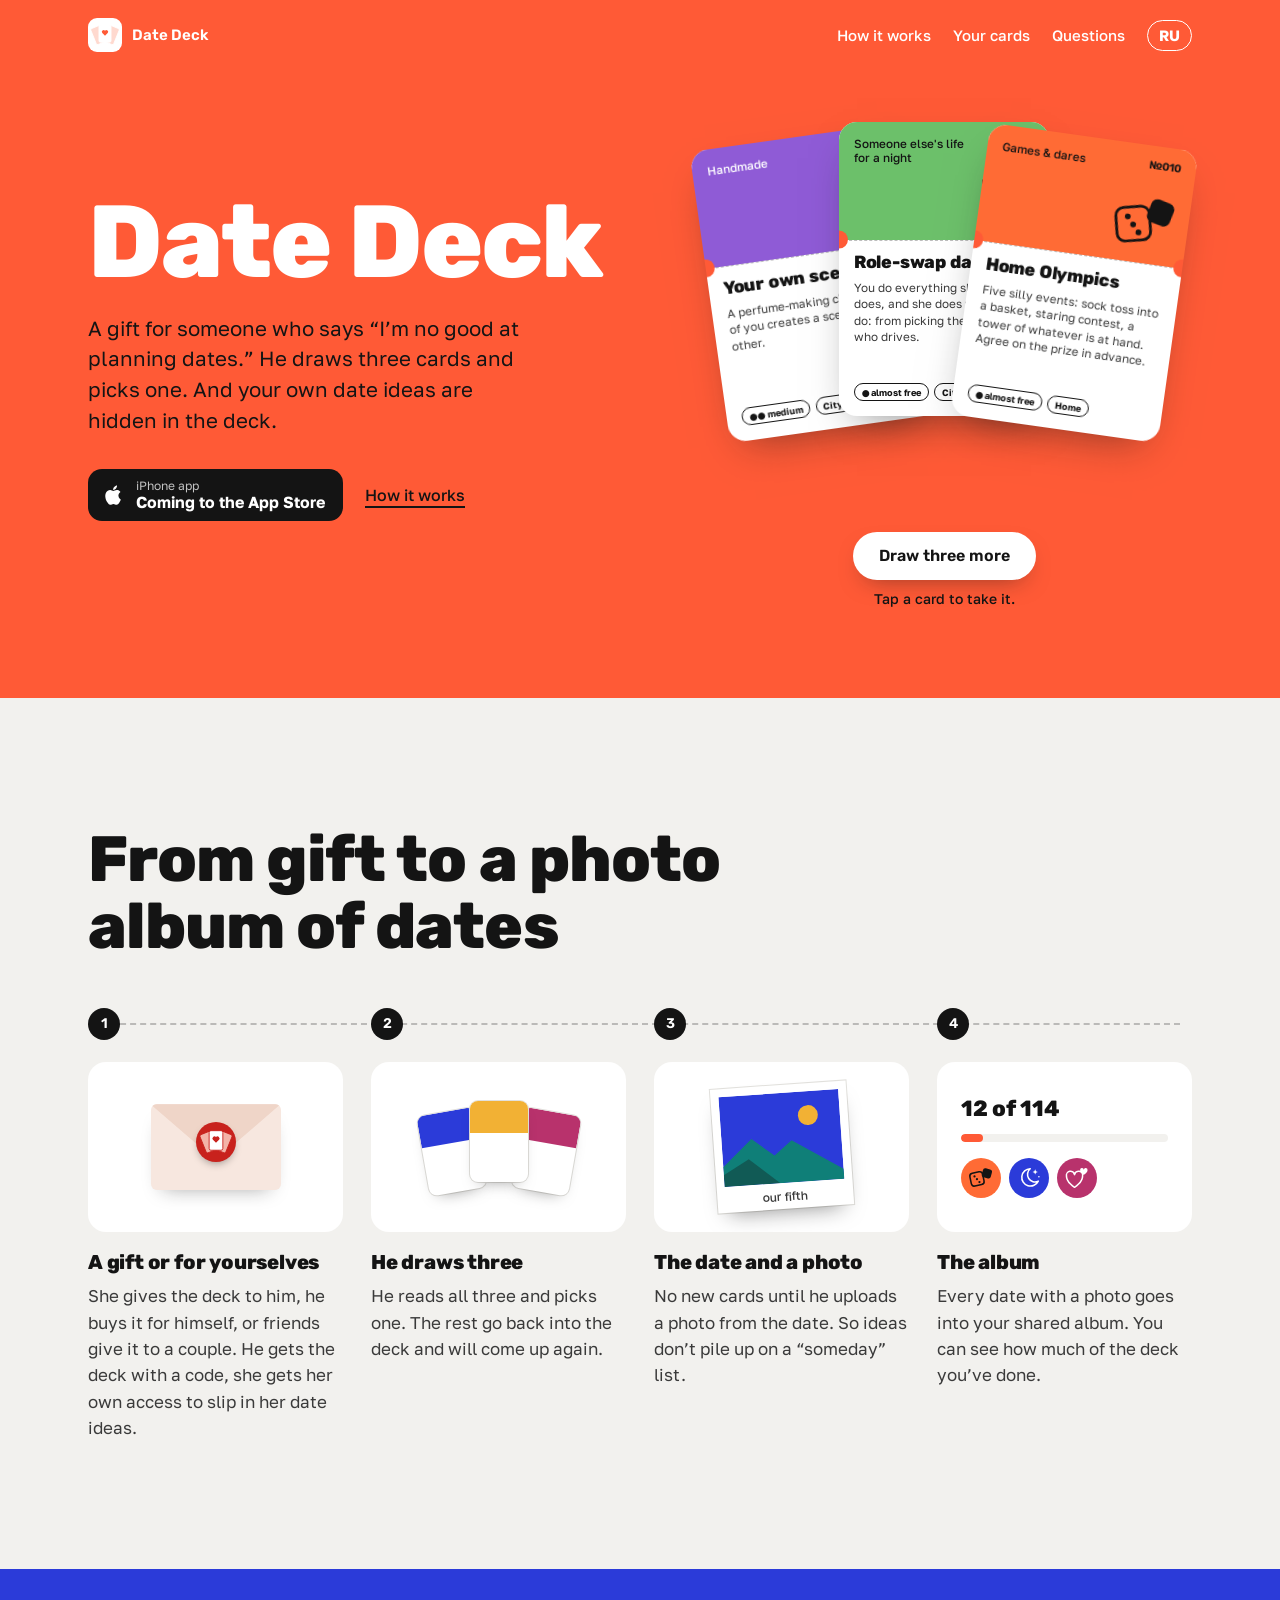
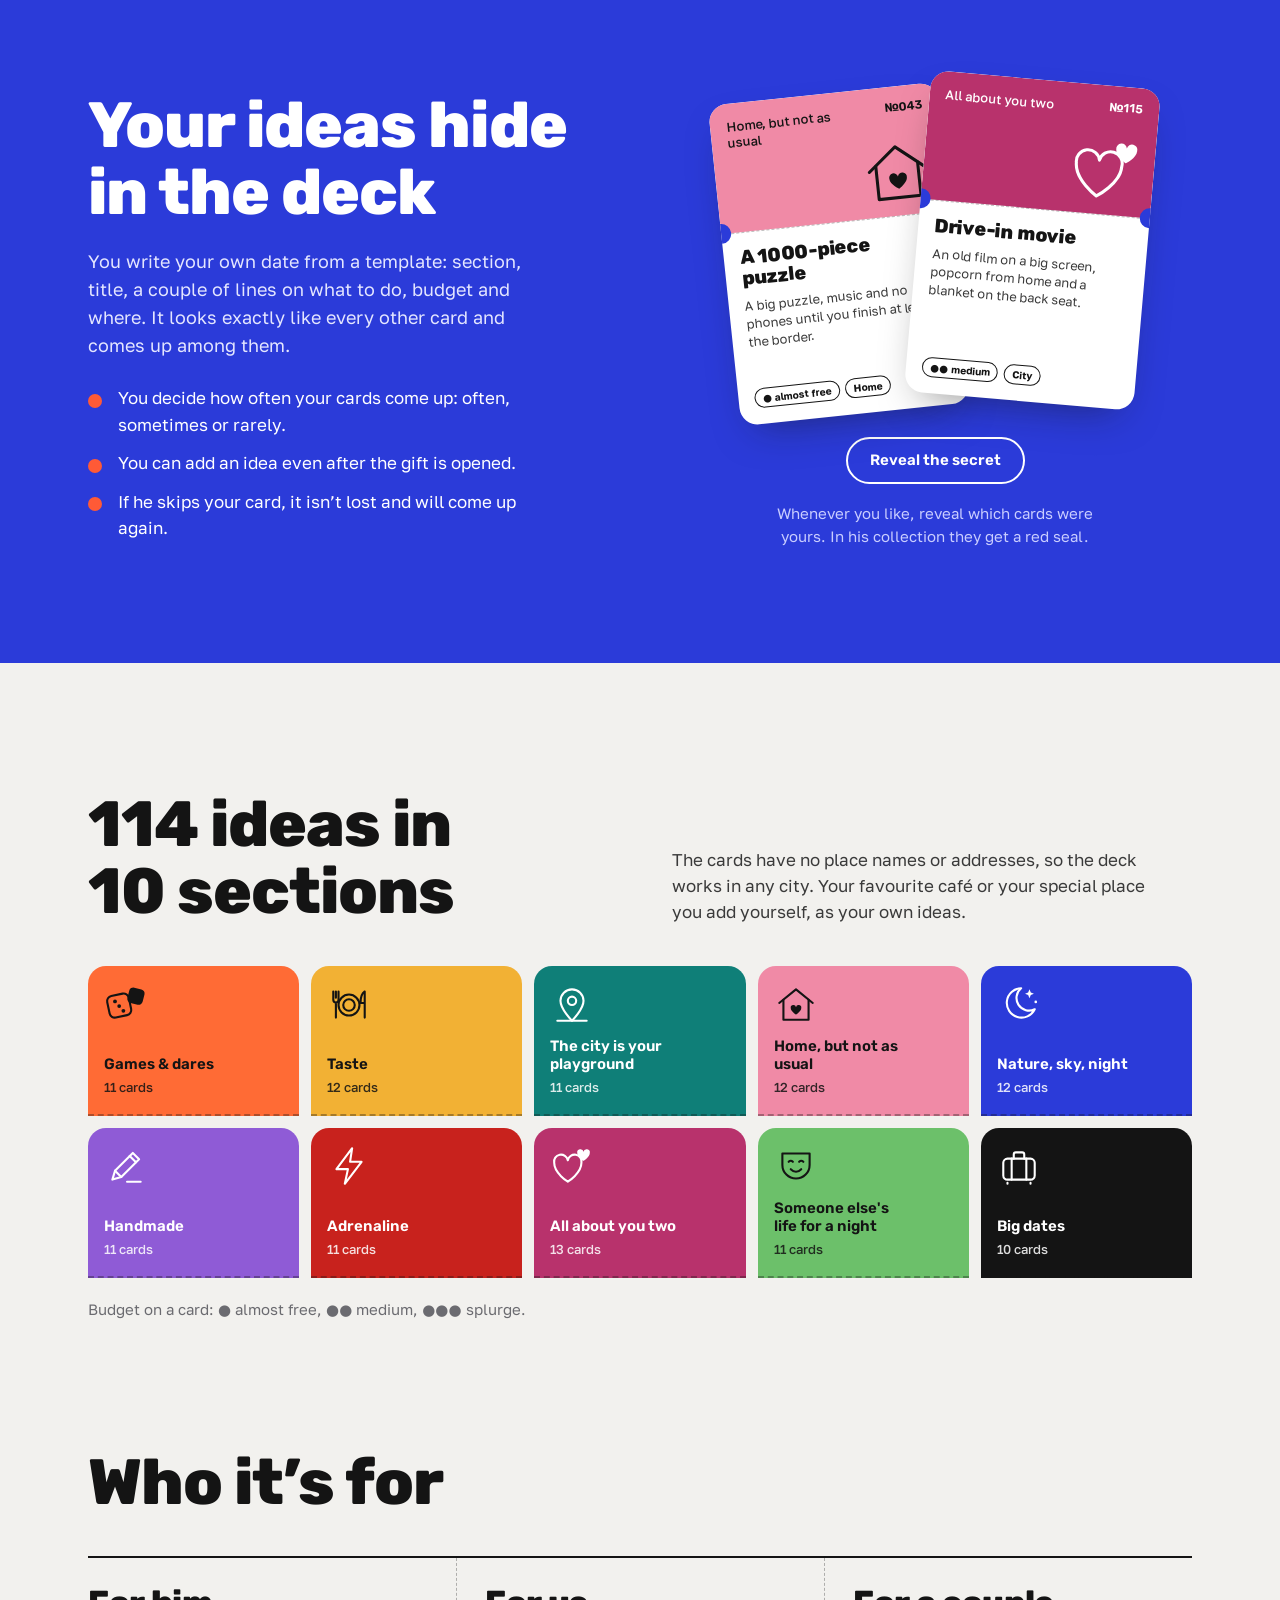
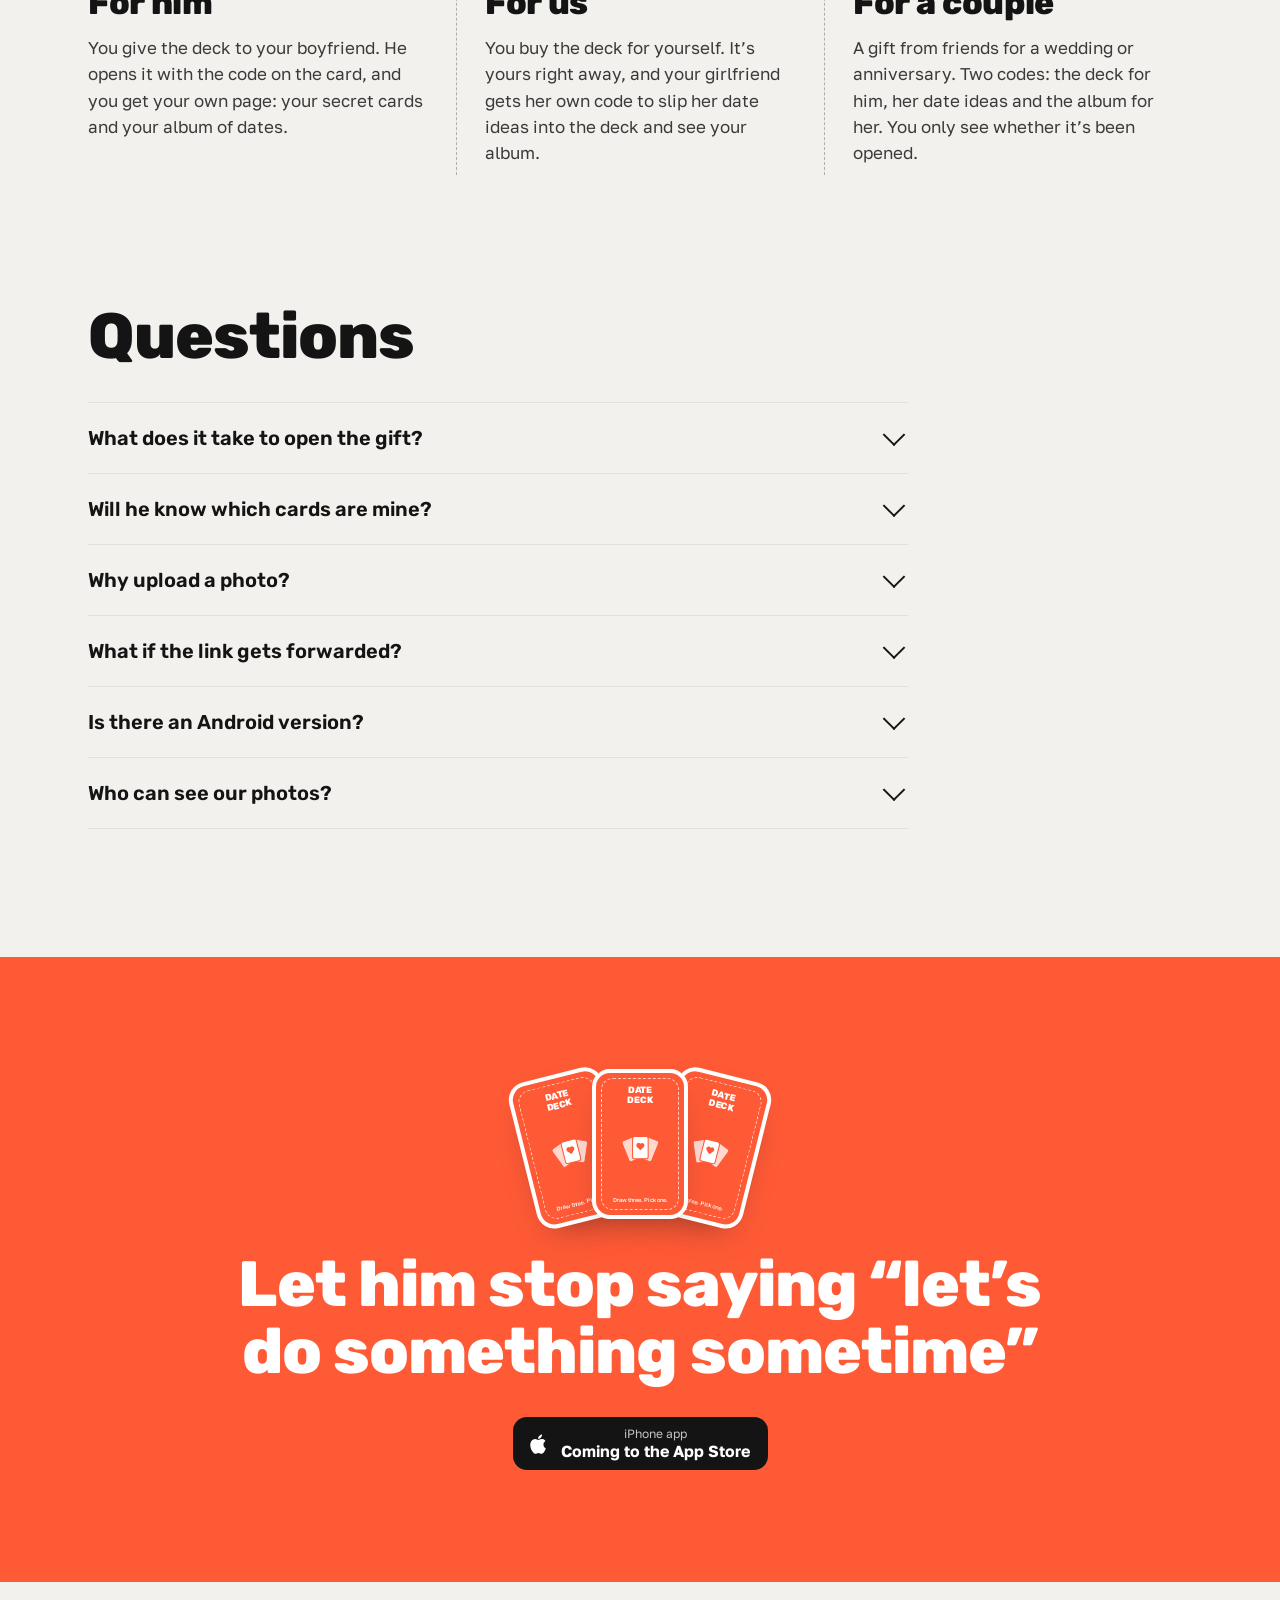
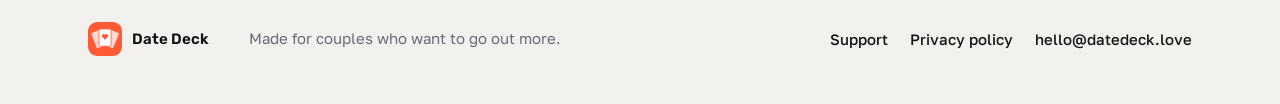
==== commit c1085f22: "Альбом общий Co-Authored-By: Claude Opus 5.5 <noreply@anthropic.com> Claude-Session: https://claude." ====
--- a/en/index.html
+++ b/en/index.html
@@ -41,7 +41,7 @@
 
 <section class="how" id="how">
 <h2>From gift to a photo album of dates</h2>
-<ol class="steps"><li class="step"><span class="step-n">1</span><div class="art art-env"><div class="env"><div class="env-flap"></div><div class="env-seal"><svg class="seal-mark" viewBox="70 70 372 372" aria-hidden="true"><g transform="translate(0 12)"><g transform="rotate(-22 256 420)"><rect x="181" y="120" width="150" height="214" rx="20" fill="#f3b3a8" stroke="#c8221d" stroke-width="10"/></g><g transform="rotate(22 256 420)"><rect x="181" y="120" width="150" height="214" rx="20" fill="#f3b3a8" stroke="#c8221d" stroke-width="10"/></g><g transform="rotate(0 256 420)"><rect x="181" y="120" width="150" height="214" rx="20" fill="#fff" stroke="#c8221d" stroke-width="10"/></g><path d="M50 90 L13 53 A23 23 0 0 1 50 20 A23 23 0 0 1 87 53 Z" fill="#c8221d" transform="translate(211 172.5) scale(0.9)"/></g></svg></div></div></div><h3>A gift or for yourselves</h3><p>She gives the deck to him, he buys it for himself, or friends give it to a couple. He gets the deck with a code, she gets her own access to slip in her date ideas.</p></li><li class="step"><span class="step-n">2</span><div class="art art-three"><div class="mini" style="--c:#2B3BD9"><i></i></div><div class="mini" style="--c:#F2B134"><i></i></div><div class="mini" style="--c:#B8326C"><i></i></div></div><h3>He draws three</h3><p>He reads all three and picks one. The rest go back into the deck and will come up again.</p></li><li class="step"><span class="step-n">3</span><div class="art art-photo"><div class="polaroid"><div class="ph"><svg viewBox="0 0 120 90" aria-hidden="true"><rect width="120" height="90" fill="#2B3BD9"/><circle cx="88" cy="24" r="10" fill="#F2B134"/><path d="M0 70 30 44l22 18 18-14 50 32v10H0z" fill="#0F7F78"/><path d="M0 90V78l26-14 30 26z" fill="#141414" opacity=".35"/></svg></div><span>our fifth</span></div></div><h3>The date and a photo</h3><p>No new cards until he uploads a photo from the date. So ideas don’t pile up on a “someday” list.</p></li><li class="step"><span class="step-n">4</span><div class="art art-album"><div class="prog"><b>12 of 114</b><div class="bar"><i></i></div></div><div class="badges"><span style="--c:#FF6B35;--k:#141414"><svg class="b-ic" viewBox="0 0 84 84" aria-hidden="true"><rect x="8" y="24" width="42" height="42" rx="10" class="s" transform="rotate(-12 29 45)"/><circle cx="21" cy="37" r="3.6" class="f"/><circle cx="29" cy="46" r="3.6" class="f"/><circle cx="37" cy="55" r="3.6" class="f"/><rect x="46" y="12" width="30" height="30" rx="8" class="f" transform="rotate(14 61 27)"/></svg></span><span style="--c:#2B3BD9;--k:#FFFFFF"><svg class="b-ic" viewBox="0 0 84 84" aria-hidden="true"><path d="M46 12a28 28 0 1 0 26 40 24 24 0 0 1-26-40z" class="s"/><path d="M62 14l2.5 6 6 2.5-6 2.5-2.5 6-2.5-6-6-2.5 6-2.5z" class="f"/><circle cx="74" cy="38" r="2.5" class="f"/></svg></span><span style="--c:#B8326C;--k:#FFFFFF"><svg class="b-ic" viewBox="0 0 84 84" aria-hidden="true"><path d="M34 72S8 56 8 36a13 13 0 0 1 26-5 13 13 0 0 1 26 5c0 20-26 36-26 36z" class="s"/><path d="M64 32s-12-7-12-15a6 6 0 0 1 12-2 6 6 0 0 1 12 2c0 8-12 15-12 15z" class="f"/></svg></span></div></div><h3>The album</h3><p>Every date with a photo goes into his collection and her album. You can see how much of the deck you’ve done.</p></li></ol>
+<ol class="steps"><li class="step"><span class="step-n">1</span><div class="art art-env"><div class="env"><div class="env-flap"></div><div class="env-seal"><svg class="seal-mark" viewBox="70 70 372 372" aria-hidden="true"><g transform="translate(0 12)"><g transform="rotate(-22 256 420)"><rect x="181" y="120" width="150" height="214" rx="20" fill="#f3b3a8" stroke="#c8221d" stroke-width="10"/></g><g transform="rotate(22 256 420)"><rect x="181" y="120" width="150" height="214" rx="20" fill="#f3b3a8" stroke="#c8221d" stroke-width="10"/></g><g transform="rotate(0 256 420)"><rect x="181" y="120" width="150" height="214" rx="20" fill="#fff" stroke="#c8221d" stroke-width="10"/></g><path d="M50 90 L13 53 A23 23 0 0 1 50 20 A23 23 0 0 1 87 53 Z" fill="#c8221d" transform="translate(211 172.5) scale(0.9)"/></g></svg></div></div></div><h3>A gift or for yourselves</h3><p>She gives the deck to him, he buys it for himself, or friends give it to a couple. He gets the deck with a code, she gets her own access to slip in her date ideas.</p></li><li class="step"><span class="step-n">2</span><div class="art art-three"><div class="mini" style="--c:#2B3BD9"><i></i></div><div class="mini" style="--c:#F2B134"><i></i></div><div class="mini" style="--c:#B8326C"><i></i></div></div><h3>He draws three</h3><p>He reads all three and picks one. The rest go back into the deck and will come up again.</p></li><li class="step"><span class="step-n">3</span><div class="art art-photo"><div class="polaroid"><div class="ph"><svg viewBox="0 0 120 90" aria-hidden="true"><rect width="120" height="90" fill="#2B3BD9"/><circle cx="88" cy="24" r="10" fill="#F2B134"/><path d="M0 70 30 44l22 18 18-14 50 32v10H0z" fill="#0F7F78"/><path d="M0 90V78l26-14 30 26z" fill="#141414" opacity=".35"/></svg></div><span>our fifth</span></div></div><h3>The date and a photo</h3><p>No new cards until he uploads a photo from the date. So ideas don’t pile up on a “someday” list.</p></li><li class="step"><span class="step-n">4</span><div class="art art-album"><div class="prog"><b>12 of 114</b><div class="bar"><i></i></div></div><div class="badges"><span style="--c:#FF6B35;--k:#141414"><svg class="b-ic" viewBox="0 0 84 84" aria-hidden="true"><rect x="8" y="24" width="42" height="42" rx="10" class="s" transform="rotate(-12 29 45)"/><circle cx="21" cy="37" r="3.6" class="f"/><circle cx="29" cy="46" r="3.6" class="f"/><circle cx="37" cy="55" r="3.6" class="f"/><rect x="46" y="12" width="30" height="30" rx="8" class="f" transform="rotate(14 61 27)"/></svg></span><span style="--c:#2B3BD9;--k:#FFFFFF"><svg class="b-ic" viewBox="0 0 84 84" aria-hidden="true"><path d="M46 12a28 28 0 1 0 26 40 24 24 0 0 1-26-40z" class="s"/><path d="M62 14l2.5 6 6 2.5-6 2.5-2.5 6-2.5-6-6-2.5 6-2.5z" class="f"/><circle cx="74" cy="38" r="2.5" class="f"/></svg></span><span style="--c:#B8326C;--k:#FFFFFF"><svg class="b-ic" viewBox="0 0 84 84" aria-hidden="true"><path d="M34 72S8 56 8 36a13 13 0 0 1 26-5 13 13 0 0 1 26 5c0 20-26 36-26 36z" class="s"/><path d="M64 32s-12-7-12-15a6 6 0 0 1 12-2 6 6 0 0 1 12 2c0 8-12 15-12 15z" class="f"/></svg></span></div></div><h3>The album</h3><p>Every date with a photo goes into your shared album. You can see how much of the deck you’ve done.</p></li></ol>
 </section>
 
 <section class="secret" id="secret">
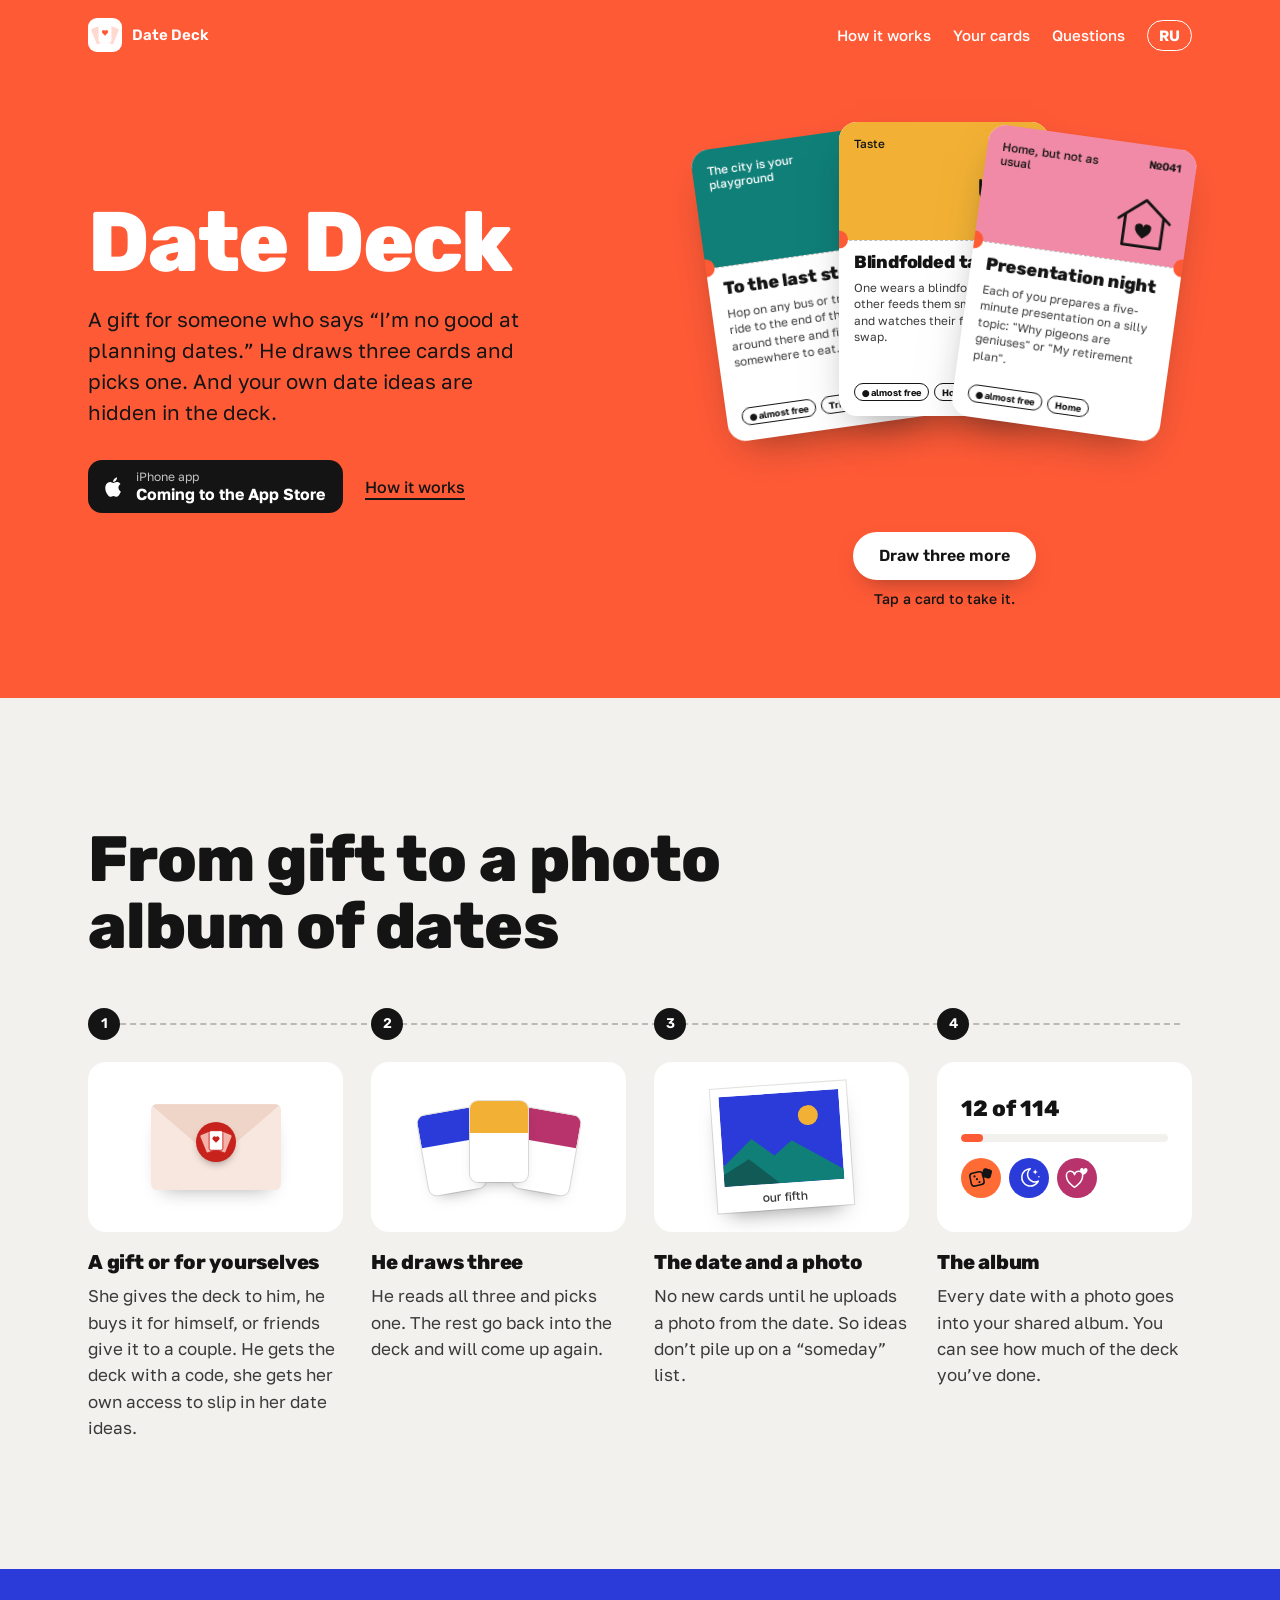
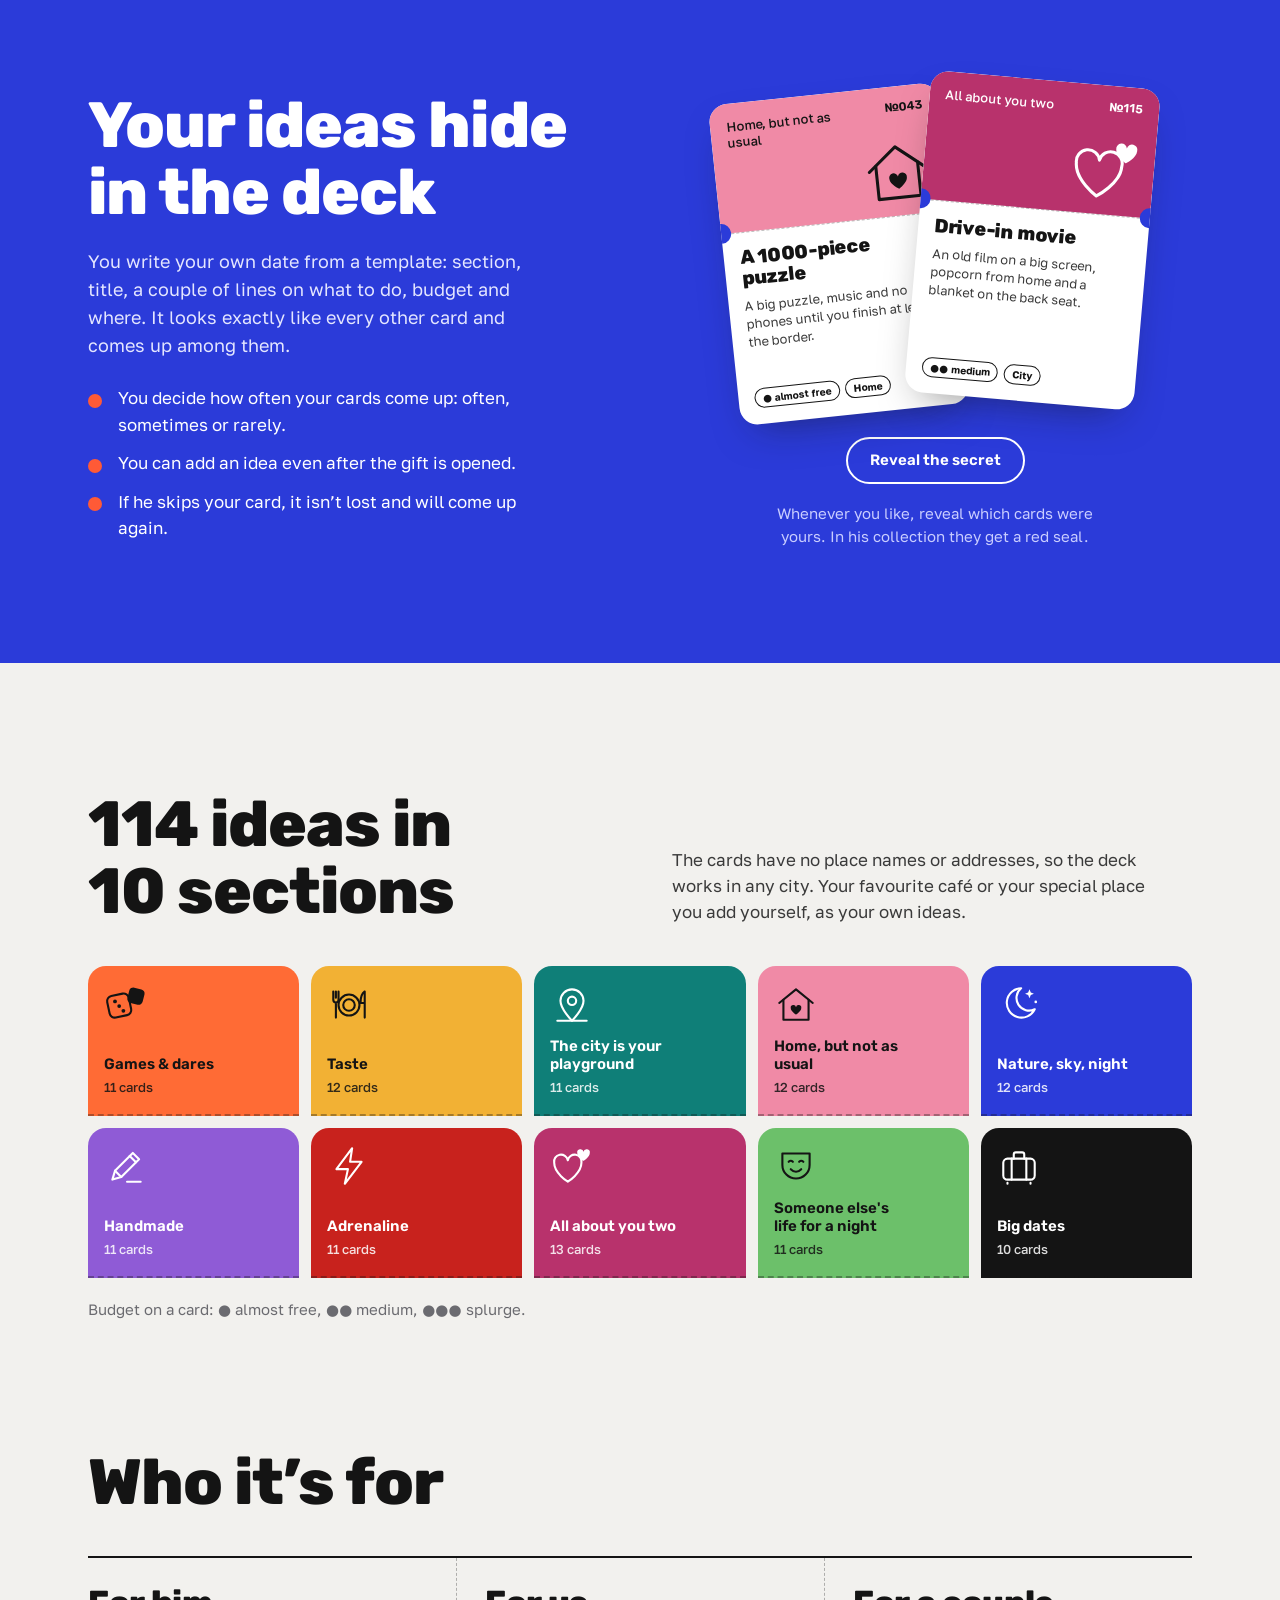
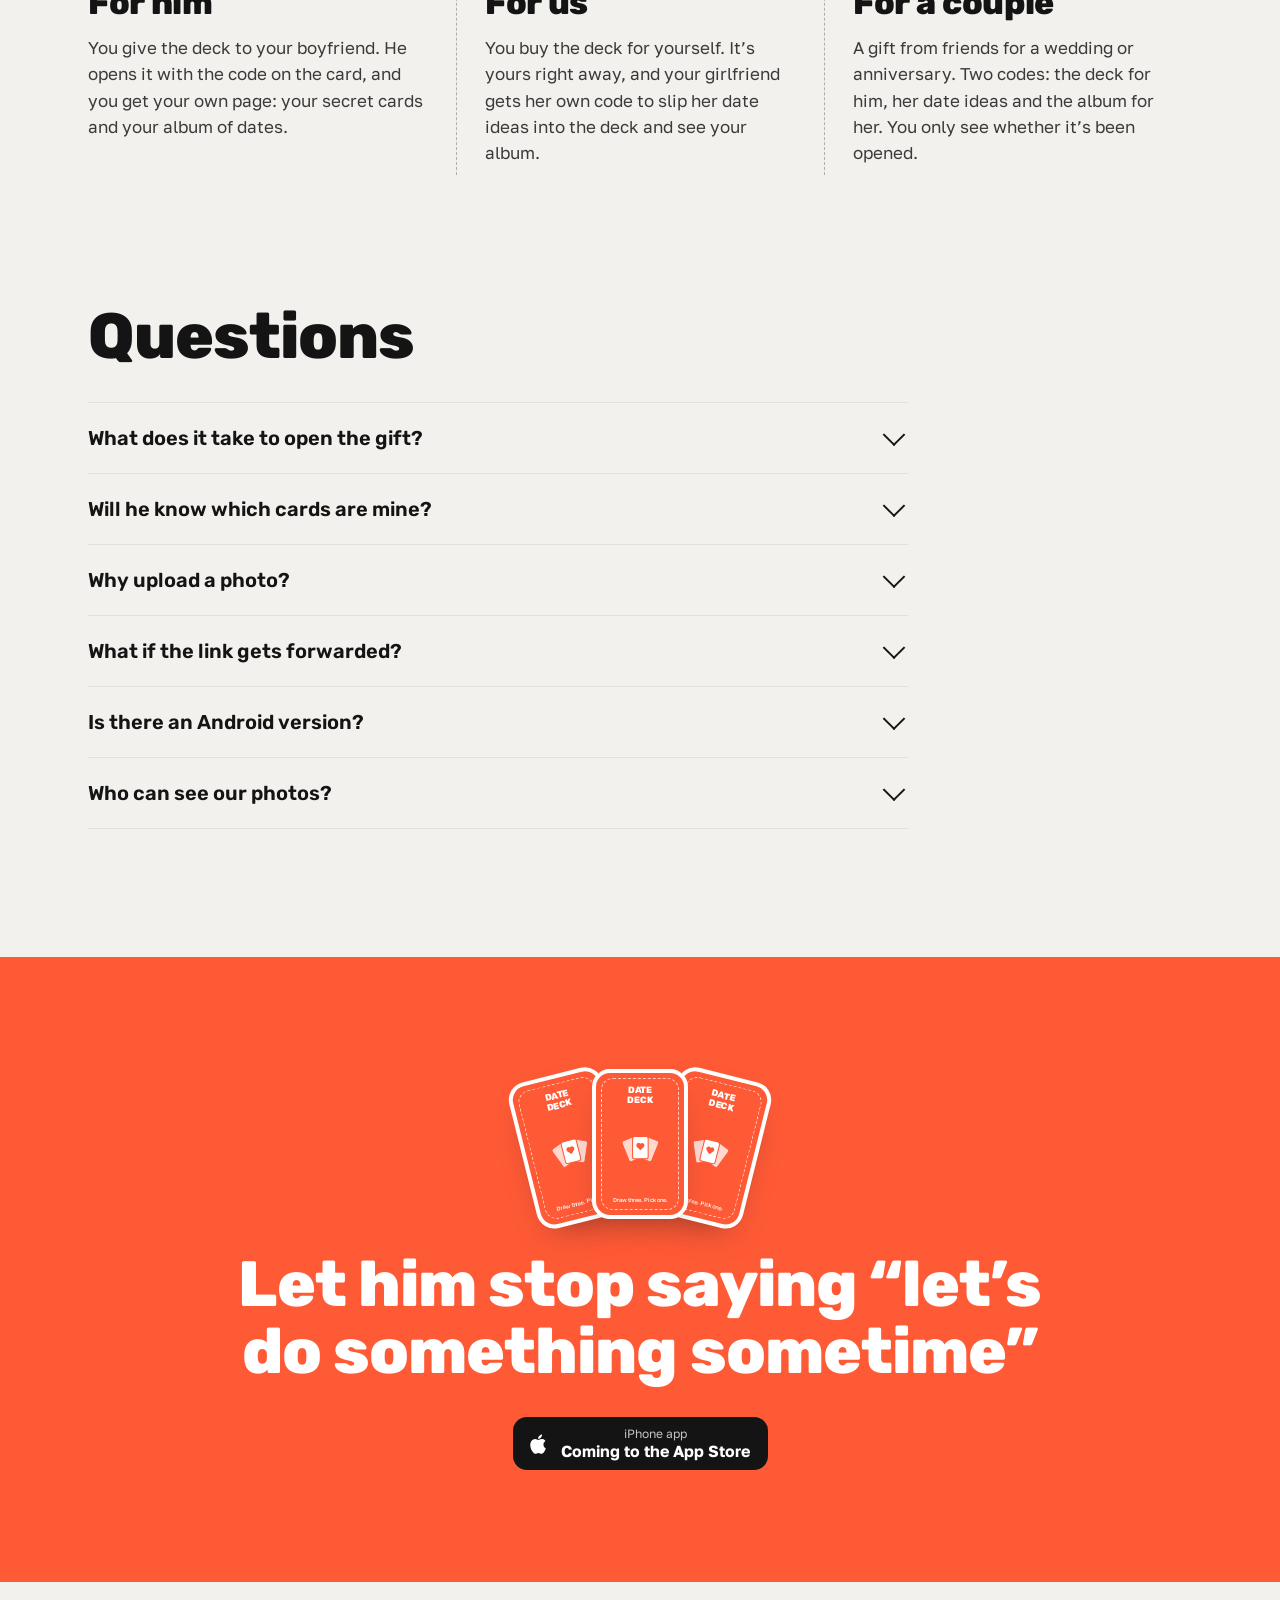
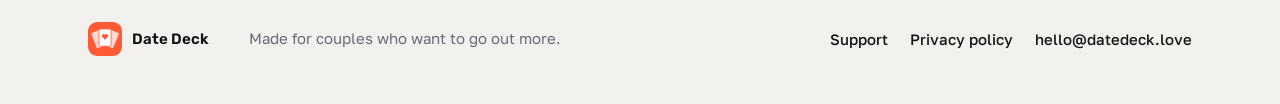
==== commit 1c26936e: "Заголовок не наезжает на карты, сброс кэша Co-Authored-By: Claude Opus 5.5 <noreply@anthropic.com> C" ====
--- a/en/index.html
+++ b/en/index.html
@@ -15,7 +15,7 @@
 <link rel="icon" href="/assets/icon.svg" type="image/svg+xml">
 <link rel="apple-touch-icon" href="/assets/icon-180.png">
 <link rel="preload" href="/assets/fonts/Rubik_800ExtraBold.woff2" as="font" type="font/woff2" crossorigin>
-<link rel="stylesheet" href="/assets/site.css">
+<link rel="stylesheet" href="/assets/site.css?v=61485e8a">
 
 </head>
 <body class="home">
@@ -97,9 +97,9 @@
 <nav><a href="/en/support.html">Support</a><a href="/en/privacy.html">Privacy policy</a><a href="mailto:hello@datedeck.love">hello@datedeck.love</a></nav>
 </div>
 </footer>
-<script src="/assets/lang.js"></script>
+<script src="/assets/lang.js?v=ee48ac41"></script>
 <script>window.DD={"draw": "Draw three cards", "redraw": "Draw three more", "hint": "Tap a card to take it.", "picked": "This is your next date.", "back1": "Date", "back2": "Deck", "back3": "Draw three. Pick one.", "budget": {"1": "almost free", "2": "medium", "3": "splurge"}, "place": {"home": "Home", "city": "City", "nature": "Nature", "trip": "Trip"}, "lang": "en"};</script>
-<script src="/assets/cards.js"></script>
-<script src="/assets/deck.js"></script>
+<script src="/assets/cards.js?v=bd0fd711"></script>
+<script src="/assets/deck.js?v=93fbec20"></script>
 </body>
 </html>
--- a/assets/site.css
+++ b/assets/site.css
@@ -38,7 +38,7 @@
 /* ---------- первый экран ---------- */
 .hero-wrap{background:var(--coral);color:var(--paper);overflow:hidden}
 .hero{max-width:var(--max);margin:0 auto;padding:clamp(12px,3vw,40px) var(--gut) clamp(48px,7vw,96px);display:grid;grid-template-columns:minmax(0,1.15fr) minmax(0,1fr);gap:clamp(24px,3vw,48px);align-items:center}
-.hero h1{font-weight:800;font-size:clamp(52px,8vw,120px);line-height:.92;letter-spacing:-.02em;text-wrap:balance}
+.hero h1{font-weight:800;font-size:clamp(46px,6.6vw,100px);line-height:.92;letter-spacing:-.02em;text-wrap:balance}
 .lead{font-size:clamp(18px,1.6vw,21px);line-height:1.5;max-width:34ch;margin-top:24px;color:var(--ink)}
 .hero-cta{display:flex;align-items:center;gap:16px 22px;flex-wrap:wrap;margin-top:32px}
 .store{display:inline-flex;align-items:center;gap:10px;background:var(--ink);color:var(--paper);border-radius:14px;padding:10px 18px 10px 14px;font:600 16px/1.15 var(--body)}
@@ -251,3 +251,6 @@
 @media (prefers-reduced-motion:reduce){
   *,*::before,*::after{animation-duration:.01ms!important;animation-delay:0s!important;transition-duration:.01ms!important;scroll-behavior:auto!important}
 }
+
+.hero-copy{position:relative;z-index:2;min-width:0}
+.hero h1{overflow-wrap:anywhere}
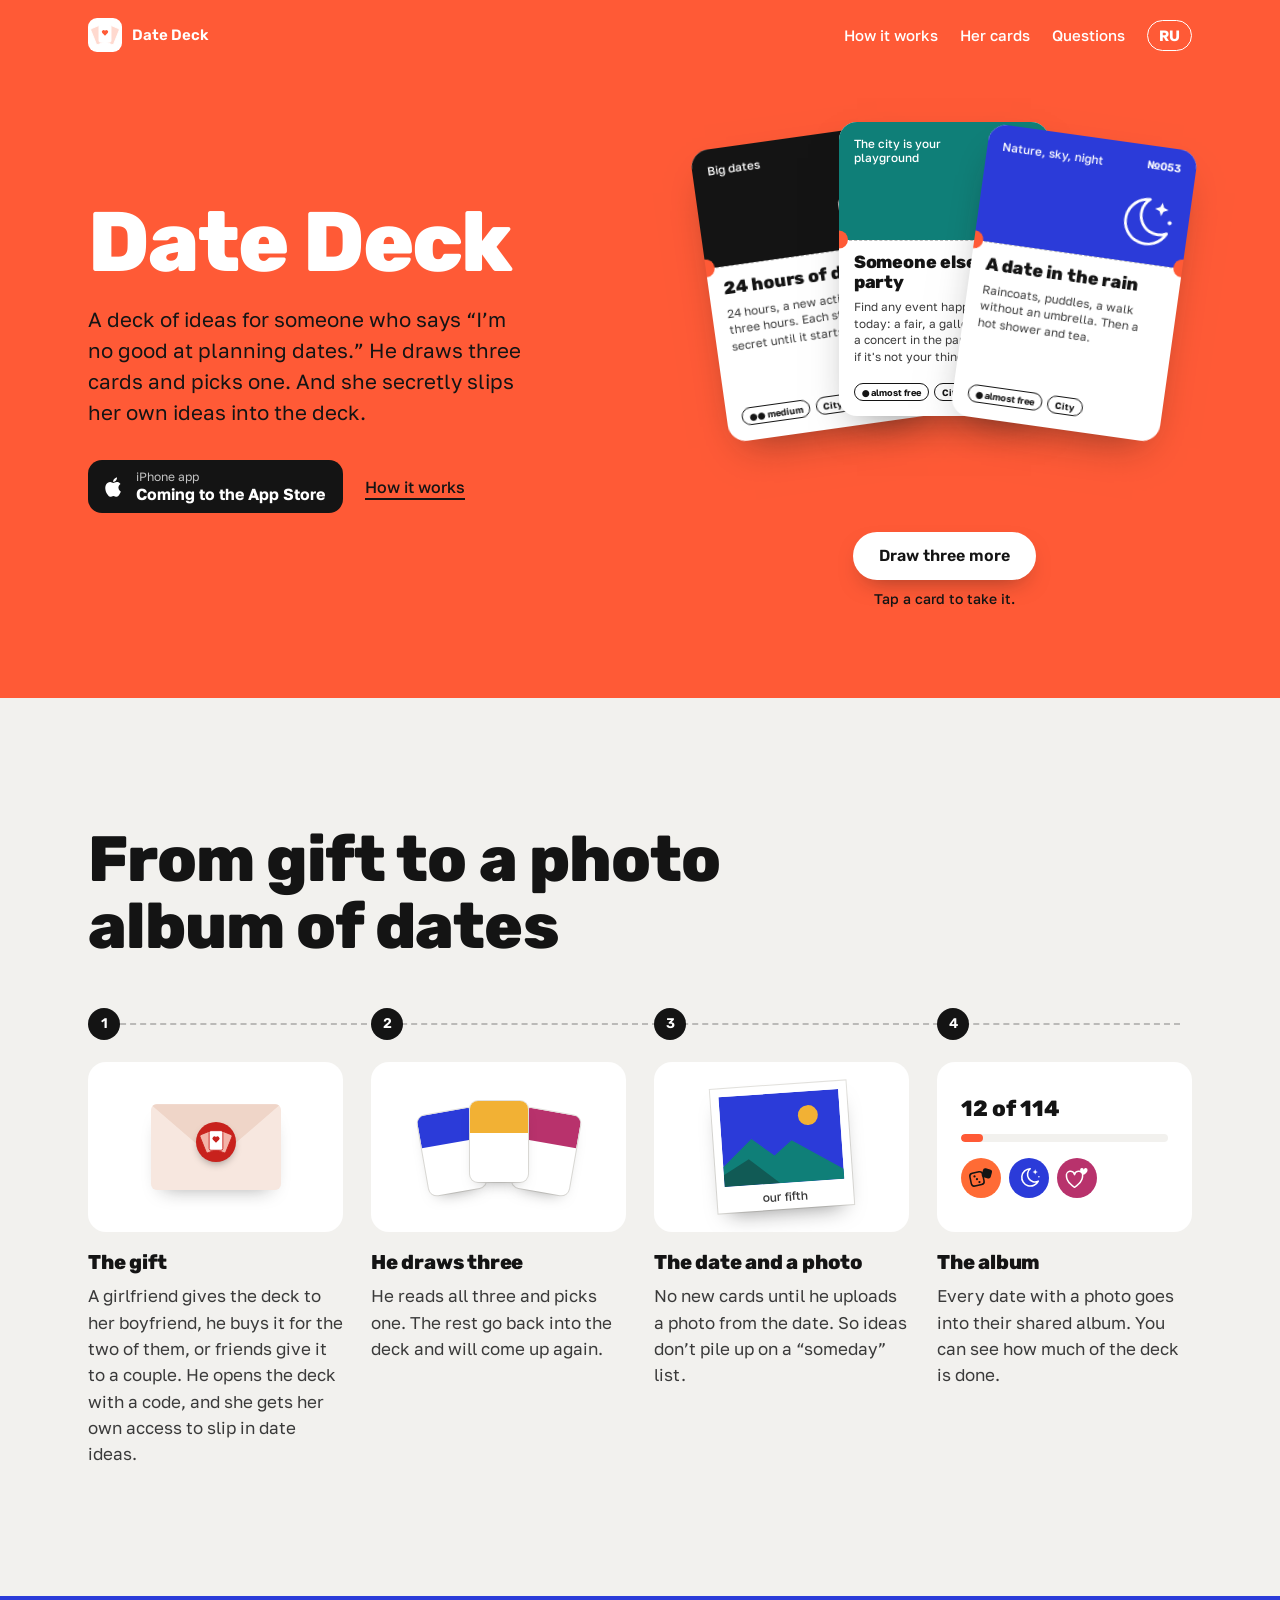
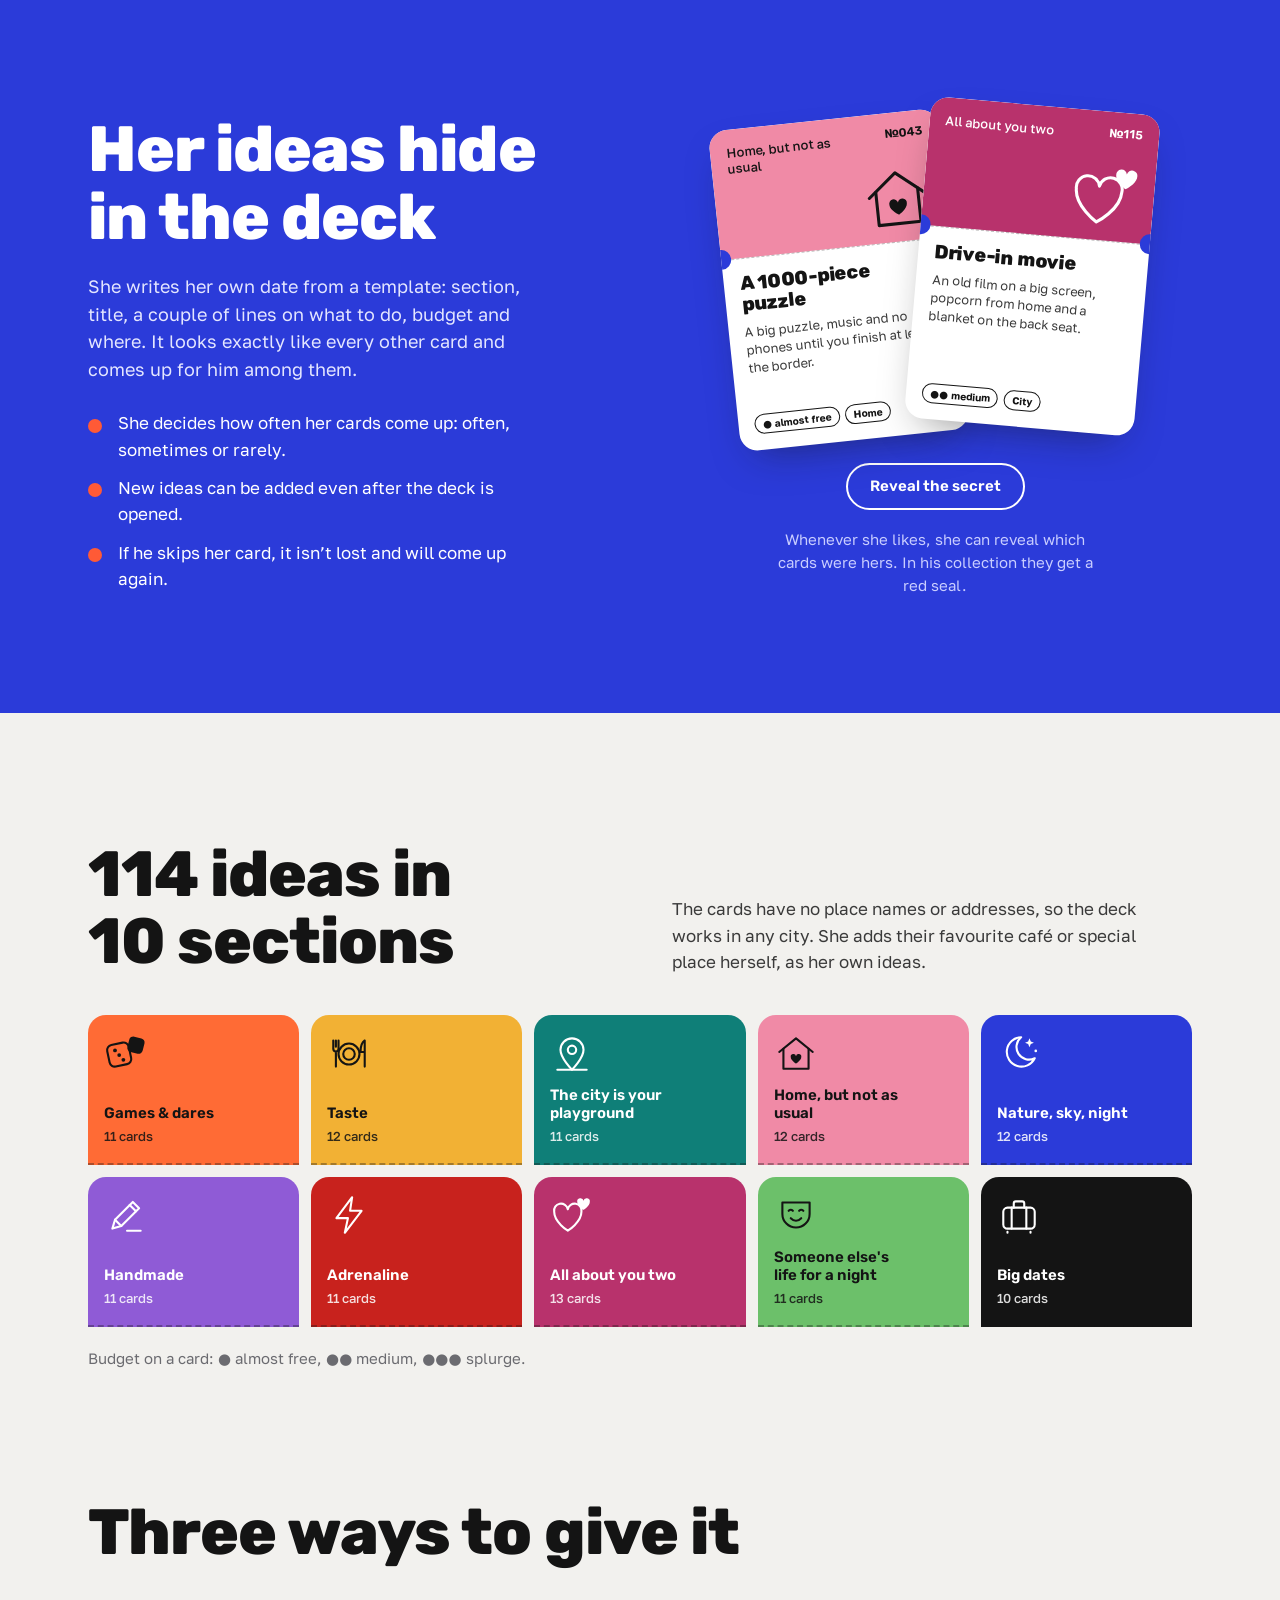
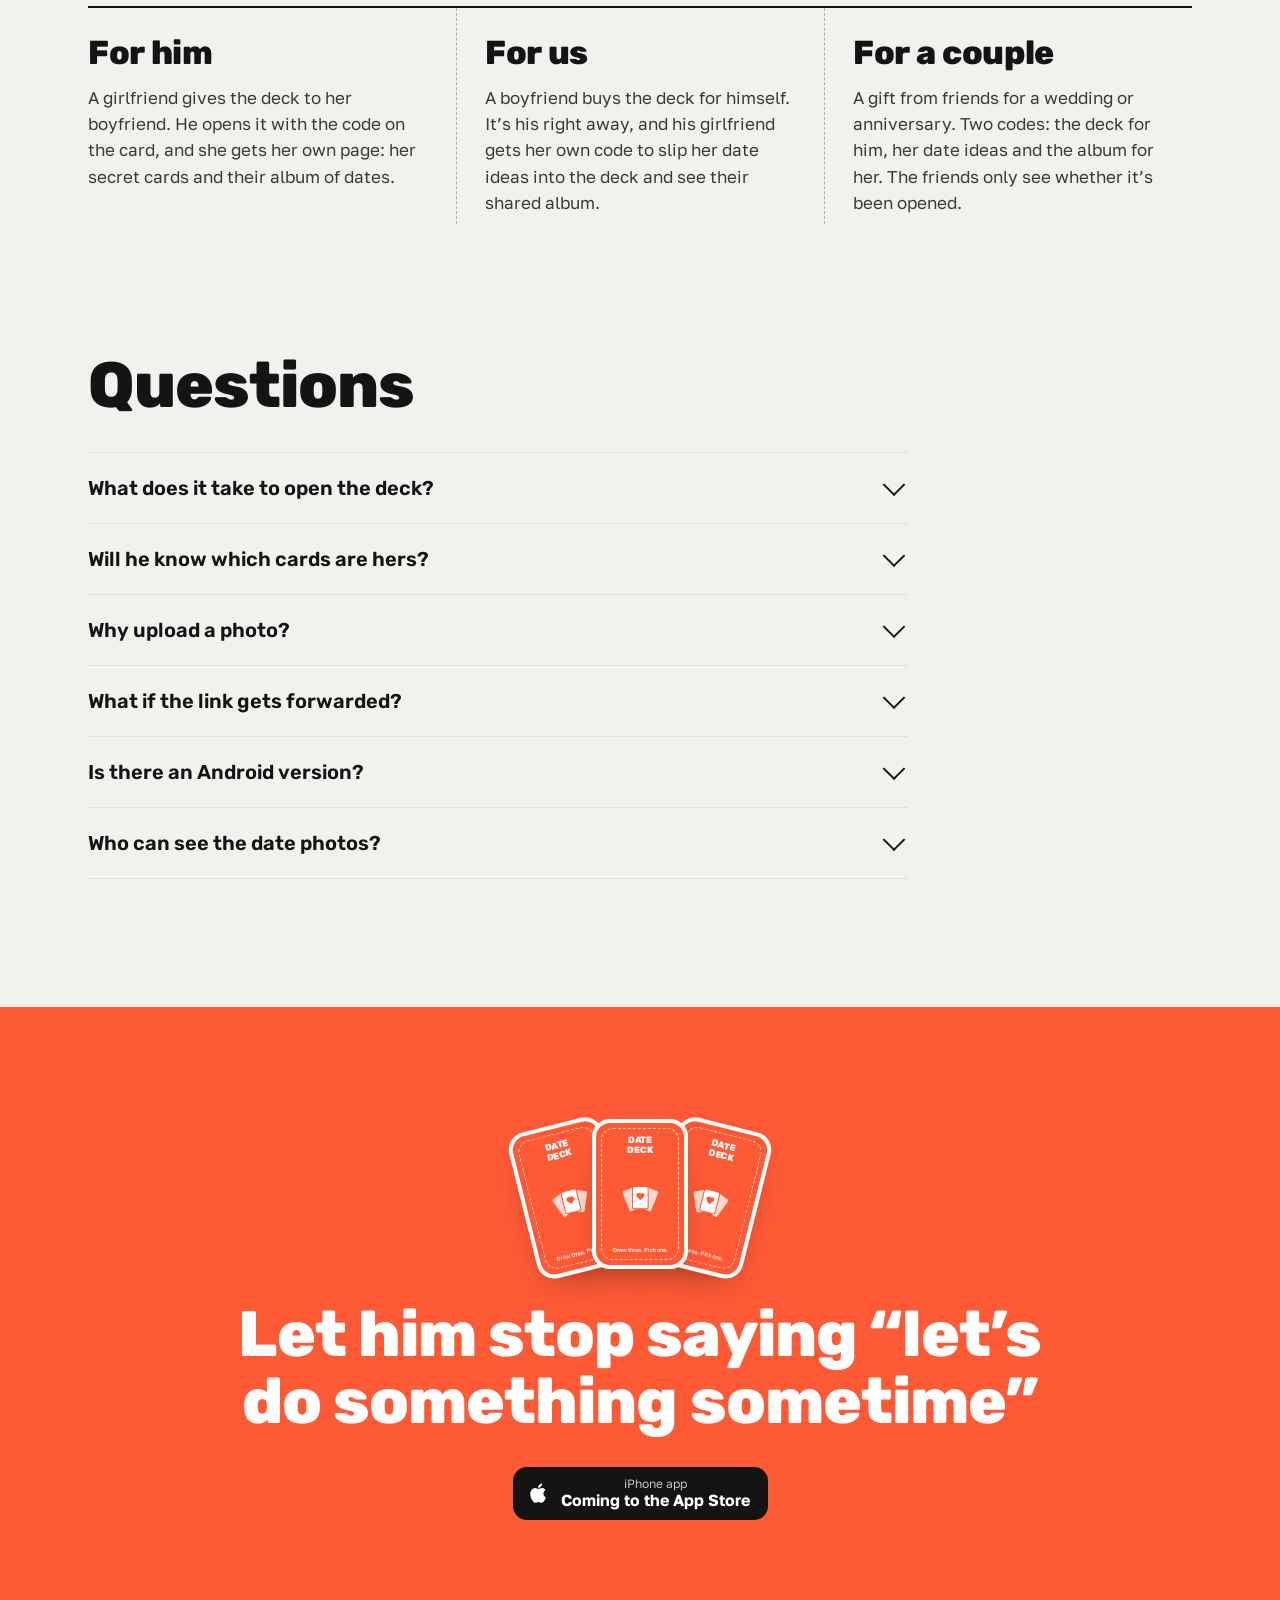
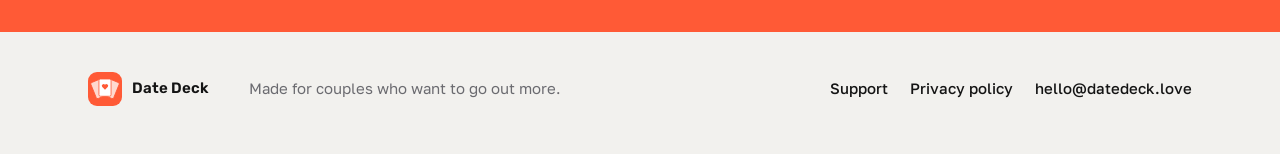
==== commit decf00b8: "Date Deck, тексты под все виды подарка Co-Authored-By: Claude Opus 5.5 <noreply@anthropic.com> Claud" ====
--- a/en/index.html
+++ b/en/index.html
@@ -3,12 +3,12 @@
 <head>
 <meta charset="utf-8">
 <meta name="viewport" content="width=device-width,initial-scale=1">
-<title>Date Deck — a gift for someone who “can’t plan dates”</title>
-<meta name="description" content="A deck of 114 date ideas in an iPhone app. He draws three cards and picks one, and your own date ideas are hidden among them.">
+<title>Date Deck — 114 date ideas as a gift</title>
+<meta name="description" content="An iPhone app with a deck of 114 date ideas. He draws three cards and picks one, and she secretly slips her own ideas into the deck.">
 <meta name="theme-color" content="#ff5a36">
-<meta property="og:title" content="Date Deck — a gift for someone who “can’t plan dates”">
-<meta property="og:description" content="A deck of 114 date ideas in an iPhone app. He draws three cards and picks one, and your own date ideas are hidden among them.">
-<meta property="og:image" content="https://datedeck.love/assets/og.png">
+<meta property="og:title" content="Date Deck — 114 date ideas as a gift">
+<meta property="og:description" content="An iPhone app with a deck of 114 date ideas. He draws three cards and picks one, and she secretly slips her own ideas into the deck.">
+<meta property="og:image" content="https://datedeck.love/assets/og.png?v=2">
 <meta property="og:type" content="website">
 <link rel="alternate" hreflang="ru" href="https://datedeck.love/">
 <link rel="alternate" hreflang="en" href="https://datedeck.love/en/">
@@ -23,12 +23,12 @@
 <div class="hero-wrap">
 <header class="top">
 <a class="brand" href="/en/"><svg class="mark" viewBox="70 70 372 372" aria-hidden="true"><g transform="translate(0 12)"><g transform="rotate(-22 256 420)"><rect x="181" y="120" width="150" height="214" rx="20" fill="#ffd9cf" stroke="#ff5a36" stroke-width="10"/></g><g transform="rotate(22 256 420)"><rect x="181" y="120" width="150" height="214" rx="20" fill="#ffd9cf" stroke="#ff5a36" stroke-width="10"/></g><g transform="rotate(0 256 420)"><rect x="181" y="120" width="150" height="214" rx="20" fill="#fff" stroke="#ff5a36" stroke-width="10"/></g><path d="M50 90 L13 53 A23 23 0 0 1 50 20 A23 23 0 0 1 87 53 Z" fill="#ff5a36" transform="translate(211 172.5) scale(0.9)"/></g></svg><span>Date Deck</span></a>
-<nav><a href="/en/#how">How it works</a><a href="/en/#secret">Your cards</a><a href="/en/#faq">Questions</a><a class="lang" href="/" data-lang="ru" hreflang="ru">RU</a></nav>
+<nav><a href="/en/#how">How it works</a><a href="/en/#secret">Her cards</a><a href="/en/#faq">Questions</a><a class="lang" href="/" data-lang="ru" hreflang="ru">RU</a></nav>
 </header>
 <section class="hero" id="main">
 <div class="hero-copy">
 <h1>Date Deck</h1>
-<p class="lead">A gift for someone who says “I’m no good at planning dates.” He draws three cards and picks one. And your own date ideas are hidden in the deck.</p>
+<p class="lead">A deck of ideas for someone who says “I’m no good at planning dates.” He draws three cards and picks one. And she secretly slips her own ideas into the deck.</p>
 <div class="hero-cta"><div class="store" role="note"><svg viewBox="0 0 24 24" aria-hidden="true"><path d="M16.4 12.6c0-2.4 2-3.6 2.1-3.7-1.1-1.7-2.9-1.9-3.5-1.9-1.5-.2-2.9.9-3.7.9-.8 0-1.9-.9-3.2-.8-1.6 0-3.1 1-4 2.4-1.7 3-.4 7.4 1.2 9.8.8 1.2 1.8 2.5 3 2.4 1.2 0 1.7-.8 3.1-.8s1.9.8 3.2.8c1.3 0 2.1-1.2 2.9-2.4.9-1.4 1.3-2.7 1.3-2.8 0 0-2.4-1-2.4-3.9zM14 5.5c.7-.8 1.1-1.9 1-3-1 0-2.1.7-2.8 1.5-.6.7-1.2 1.8-1 2.9 1.1.1 2.1-.6 2.8-1.4z"/></svg><span><small>iPhone app</small>Coming to the App Store</span></div><a class="ghost" href="#how">How it works</a></div>
 </div>
 <div class="table" id="table" aria-live="polite">
@@ -41,15 +41,15 @@
 
 <section class="how" id="how">
 <h2>From gift to a photo album of dates</h2>
-<ol class="steps"><li class="step"><span class="step-n">1</span><div class="art art-env"><div class="env"><div class="env-flap"></div><div class="env-seal"><svg class="seal-mark" viewBox="70 70 372 372" aria-hidden="true"><g transform="translate(0 12)"><g transform="rotate(-22 256 420)"><rect x="181" y="120" width="150" height="214" rx="20" fill="#f3b3a8" stroke="#c8221d" stroke-width="10"/></g><g transform="rotate(22 256 420)"><rect x="181" y="120" width="150" height="214" rx="20" fill="#f3b3a8" stroke="#c8221d" stroke-width="10"/></g><g transform="rotate(0 256 420)"><rect x="181" y="120" width="150" height="214" rx="20" fill="#fff" stroke="#c8221d" stroke-width="10"/></g><path d="M50 90 L13 53 A23 23 0 0 1 50 20 A23 23 0 0 1 87 53 Z" fill="#c8221d" transform="translate(211 172.5) scale(0.9)"/></g></svg></div></div></div><h3>A gift or for yourselves</h3><p>She gives the deck to him, he buys it for himself, or friends give it to a couple. He gets the deck with a code, she gets her own access to slip in her date ideas.</p></li><li class="step"><span class="step-n">2</span><div class="art art-three"><div class="mini" style="--c:#2B3BD9"><i></i></div><div class="mini" style="--c:#F2B134"><i></i></div><div class="mini" style="--c:#B8326C"><i></i></div></div><h3>He draws three</h3><p>He reads all three and picks one. The rest go back into the deck and will come up again.</p></li><li class="step"><span class="step-n">3</span><div class="art art-photo"><div class="polaroid"><div class="ph"><svg viewBox="0 0 120 90" aria-hidden="true"><rect width="120" height="90" fill="#2B3BD9"/><circle cx="88" cy="24" r="10" fill="#F2B134"/><path d="M0 70 30 44l22 18 18-14 50 32v10H0z" fill="#0F7F78"/><path d="M0 90V78l26-14 30 26z" fill="#141414" opacity=".35"/></svg></div><span>our fifth</span></div></div><h3>The date and a photo</h3><p>No new cards until he uploads a photo from the date. So ideas don’t pile up on a “someday” list.</p></li><li class="step"><span class="step-n">4</span><div class="art art-album"><div class="prog"><b>12 of 114</b><div class="bar"><i></i></div></div><div class="badges"><span style="--c:#FF6B35;--k:#141414"><svg class="b-ic" viewBox="0 0 84 84" aria-hidden="true"><rect x="8" y="24" width="42" height="42" rx="10" class="s" transform="rotate(-12 29 45)"/><circle cx="21" cy="37" r="3.6" class="f"/><circle cx="29" cy="46" r="3.6" class="f"/><circle cx="37" cy="55" r="3.6" class="f"/><rect x="46" y="12" width="30" height="30" rx="8" class="f" transform="rotate(14 61 27)"/></svg></span><span style="--c:#2B3BD9;--k:#FFFFFF"><svg class="b-ic" viewBox="0 0 84 84" aria-hidden="true"><path d="M46 12a28 28 0 1 0 26 40 24 24 0 0 1-26-40z" class="s"/><path d="M62 14l2.5 6 6 2.5-6 2.5-2.5 6-2.5-6-6-2.5 6-2.5z" class="f"/><circle cx="74" cy="38" r="2.5" class="f"/></svg></span><span style="--c:#B8326C;--k:#FFFFFF"><svg class="b-ic" viewBox="0 0 84 84" aria-hidden="true"><path d="M34 72S8 56 8 36a13 13 0 0 1 26-5 13 13 0 0 1 26 5c0 20-26 36-26 36z" class="s"/><path d="M64 32s-12-7-12-15a6 6 0 0 1 12-2 6 6 0 0 1 12 2c0 8-12 15-12 15z" class="f"/></svg></span></div></div><h3>The album</h3><p>Every date with a photo goes into your shared album. You can see how much of the deck you’ve done.</p></li></ol>
+<ol class="steps"><li class="step"><span class="step-n">1</span><div class="art art-env"><div class="env"><div class="env-flap"></div><div class="env-seal"><svg class="seal-mark" viewBox="70 70 372 372" aria-hidden="true"><g transform="translate(0 12)"><g transform="rotate(-22 256 420)"><rect x="181" y="120" width="150" height="214" rx="20" fill="#f3b3a8" stroke="#c8221d" stroke-width="10"/></g><g transform="rotate(22 256 420)"><rect x="181" y="120" width="150" height="214" rx="20" fill="#f3b3a8" stroke="#c8221d" stroke-width="10"/></g><g transform="rotate(0 256 420)"><rect x="181" y="120" width="150" height="214" rx="20" fill="#fff" stroke="#c8221d" stroke-width="10"/></g><path d="M50 90 L13 53 A23 23 0 0 1 50 20 A23 23 0 0 1 87 53 Z" fill="#c8221d" transform="translate(211 172.5) scale(0.9)"/></g></svg></div></div></div><h3>The gift</h3><p>A girlfriend gives the deck to her boyfriend, he buys it for the two of them, or friends give it to a couple. He opens the deck with a code, and she gets her own access to slip in date ideas.</p></li><li class="step"><span class="step-n">2</span><div class="art art-three"><div class="mini" style="--c:#2B3BD9"><i></i></div><div class="mini" style="--c:#F2B134"><i></i></div><div class="mini" style="--c:#B8326C"><i></i></div></div><h3>He draws three</h3><p>He reads all three and picks one. The rest go back into the deck and will come up again.</p></li><li class="step"><span class="step-n">3</span><div class="art art-photo"><div class="polaroid"><div class="ph"><svg viewBox="0 0 120 90" aria-hidden="true"><rect width="120" height="90" fill="#2B3BD9"/><circle cx="88" cy="24" r="10" fill="#F2B134"/><path d="M0 70 30 44l22 18 18-14 50 32v10H0z" fill="#0F7F78"/><path d="M0 90V78l26-14 30 26z" fill="#141414" opacity=".35"/></svg></div><span>our fifth</span></div></div><h3>The date and a photo</h3><p>No new cards until he uploads a photo from the date. So ideas don’t pile up on a “someday” list.</p></li><li class="step"><span class="step-n">4</span><div class="art art-album"><div class="prog"><b>12 of 114</b><div class="bar"><i></i></div></div><div class="badges"><span style="--c:#FF6B35;--k:#141414"><svg class="b-ic" viewBox="0 0 84 84" aria-hidden="true"><rect x="8" y="24" width="42" height="42" rx="10" class="s" transform="rotate(-12 29 45)"/><circle cx="21" cy="37" r="3.6" class="f"/><circle cx="29" cy="46" r="3.6" class="f"/><circle cx="37" cy="55" r="3.6" class="f"/><rect x="46" y="12" width="30" height="30" rx="8" class="f" transform="rotate(14 61 27)"/></svg></span><span style="--c:#2B3BD9;--k:#FFFFFF"><svg class="b-ic" viewBox="0 0 84 84" aria-hidden="true"><path d="M46 12a28 28 0 1 0 26 40 24 24 0 0 1-26-40z" class="s"/><path d="M62 14l2.5 6 6 2.5-6 2.5-2.5 6-2.5-6-6-2.5 6-2.5z" class="f"/><circle cx="74" cy="38" r="2.5" class="f"/></svg></span><span style="--c:#B8326C;--k:#FFFFFF"><svg class="b-ic" viewBox="0 0 84 84" aria-hidden="true"><path d="M34 72S8 56 8 36a13 13 0 0 1 26-5 13 13 0 0 1 26 5c0 20-26 36-26 36z" class="s"/><path d="M64 32s-12-7-12-15a6 6 0 0 1 12-2 6 6 0 0 1 12 2c0 8-12 15-12 15z" class="f"/></svg></span></div></div><h3>The album</h3><p>Every date with a photo goes into their shared album. You can see how much of the deck is done.</p></li></ol>
 </section>
 
 <section class="secret" id="secret">
 <div class="secret-in">
 <div class="secret-copy">
-<h2>Your ideas hide in the deck</h2>
-<p>You write your own date from a template: section, title, a couple of lines on what to do, budget and where. It looks exactly like every other card and comes up among them.</p>
-<ul class="ticks"><li>You decide how often your cards come up: often, sometimes or rarely.</li><li>You can add an idea even after the gift is opened.</li><li>If he skips your card, it isn’t lost and will come up again.</li></ul>
+<h2>Her ideas hide in the deck</h2>
+<p>She writes her own date from a template: section, title, a couple of lines on what to do, budget and where. It looks exactly like every other card and comes up for him among them.</p>
+<ul class="ticks"><li>She decides how often her cards come up: often, sometimes or rarely.</li><li>New ideas can be added even after the deck is opened.</li><li>If he skips her card, it isn’t lost and will come up again.</li></ul>
 </div>
 <div class="pair">
 <div class="pair-cards"><div class="ticket " style="--c:#F08AA6;--k:#141414">
@@ -62,25 +62,25 @@
 <div class="t-chips"><span class="chip">●● medium</span><span class="chip">City</span></div></div><div class="seal" aria-hidden="true"><span>Her card</span></div>
 </div></div>
 <button class="reveal" id="reveal" type="button" data-on="Hide" data-off="Reveal the secret" aria-pressed="false">Reveal the secret</button>
-<p class="reveal-note">Whenever you like, reveal which cards were yours. In his collection they get a red seal.</p>
+<p class="reveal-note">Whenever she likes, she can reveal which cards were hers. In his collection they get a red seal.</p>
 </div>
 </div>
 </section>
 
 <section class="sections">
-<div class="sections-head"><h2>114 ideas in 10 sections</h2><p>The cards have no place names or addresses, so the deck works in any city. Your favourite café or your special place you add yourself, as your own ideas.</p></div>
+<div class="sections-head"><h2>114 ideas in 10 sections</h2><p>The cards have no place names or addresses, so the deck works in any city. She adds their favourite café or special place herself, as her own ideas.</p></div>
 <ul class="sec-grid"><li style="--c:#FF6B35;--k:#141414"><svg class="s-ic" viewBox="0 0 84 84" aria-hidden="true"><rect x="8" y="24" width="42" height="42" rx="10" class="s" transform="rotate(-12 29 45)"/><circle cx="21" cy="37" r="3.6" class="f"/><circle cx="29" cy="46" r="3.6" class="f"/><circle cx="37" cy="55" r="3.6" class="f"/><rect x="46" y="12" width="30" height="30" rx="8" class="f" transform="rotate(14 61 27)"/></svg><b>Games &amp; dares</b><span>11 cards</span></li><li style="--c:#F2B134;--k:#141414"><svg class="s-ic" viewBox="0 0 84 84" aria-hidden="true"><circle cx="42" cy="44" r="20" class="s"/><circle cx="42" cy="44" r="11" class="s"/><path d="M12 18v16a5 5 0 0 0 5 5v29M12 18v12M17 18v12M22 18v16a5 5 0 0 1-5 5" class="s"/><path d="M72 68V18c-6 4-8 12-8 22h8" class="s"/></svg><b>Taste</b><span>12 cards</span></li><li style="--c:#0F7F78;--k:#FFFFFF"><svg class="s-ic" viewBox="0 0 84 84" aria-hidden="true"><path d="M42 74S20 52 20 36a22 22 0 0 1 44 0c0 16-22 38-22 38z" class="s"/><circle cx="42" cy="36" r="8" class="s"/><path d="M14 74h56" class="s"/></svg><b>The city is your playground</b><span>11 cards</span></li><li style="--c:#F08AA6;--k:#141414"><svg class="s-ic" viewBox="0 0 84 84" aria-hidden="true"><path d="M10 40 42 14l32 26" class="s"/><path d="M18 34v38h48V34" class="s"/><path d="M42 62s-10-6-10-12a5 5 0 0 1 10-2 5 5 0 0 1 10 2c0 6-10 12-10 12z" class="f"/></svg><b>Home, but not as usual</b><span>12 cards</span></li><li style="--c:#2B3BD9;--k:#FFFFFF"><svg class="s-ic" viewBox="0 0 84 84" aria-hidden="true"><path d="M46 12a28 28 0 1 0 26 40 24 24 0 0 1-26-40z" class="s"/><path d="M62 14l2.5 6 6 2.5-6 2.5-2.5 6-2.5-6-6-2.5 6-2.5z" class="f"/><circle cx="74" cy="38" r="2.5" class="f"/></svg><b>Nature, sky, night</b><span>12 cards</span></li><li style="--c:#8F5BD6;--k:#FFFFFF"><svg class="s-ic" viewBox="0 0 84 84" aria-hidden="true"><path d="M16 68l5-17L55 17l12 12-34 34z" class="s"/><path d="M21 51l12 12M49 23l12 12" class="s"/><path d="M44 72h26" class="s"/></svg><b>Handmade</b><span>11 cards</span></li><li style="--c:#C8221D;--k:#FFFFFF"><svg class="s-ic" viewBox="0 0 84 84" aria-hidden="true"><path d="M48 8 18 48h22l-6 28 32-42H44z" class="s"/></svg><b>Adrenaline</b><span>11 cards</span></li><li style="--c:#B8326C;--k:#FFFFFF"><svg class="s-ic" viewBox="0 0 84 84" aria-hidden="true"><path d="M34 72S8 56 8 36a13 13 0 0 1 26-5 13 13 0 0 1 26 5c0 20-26 36-26 36z" class="s"/><path d="M64 32s-12-7-12-15a6 6 0 0 1 12-2 6 6 0 0 1 12 2c0 8-12 15-12 15z" class="f"/></svg><b>All about you two</b><span>13 cards</span></li><li style="--c:#6CC06A;--k:#141414"><svg class="s-ic" viewBox="0 0 84 84" aria-hidden="true"><path d="M16 18h52v22a26 26 0 0 1-52 0z" class="s"/><path d="M28 34q4-4 8 0M48 34q4-4 8 0" class="s"/><path d="M32 48q10 10 20 0" class="s"/></svg><b>Someone else&#x27;s life for a night</b><span>11 cards</span></li><li style="--c:#141414;--k:#FFFFFF"><svg class="s-ic" viewBox="0 0 84 84" aria-hidden="true"><rect x="12" y="28" width="60" height="40" rx="8" class="s"/><path d="M32 28v-8a4 4 0 0 1 4-4h12a4 4 0 0 1 4 4v8M28 28v40M56 28v40" class="s"/><path d="M20 74v2M64 74v2" class="s"/></svg><b>Big dates</b><span>10 cards</span></li></ul>
 <p class="legend">Budget on a card: ● almost free, ●● medium, ●●● splurge.</p>
 </section>
 
 <section class="modes">
-<h2>Who it’s for</h2>
-<ul class="modes-list"><li><h3>For him</h3><p>You give the deck to your boyfriend. He opens it with the code on the card, and you get your own page: your secret cards and your album of dates.</p></li><li><h3>For us</h3><p>You buy the deck for yourself. It’s yours right away, and your girlfriend gets her own code to slip her date ideas into the deck and see your album.</p></li><li><h3>For a couple</h3><p>A gift from friends for a wedding or anniversary. Two codes: the deck for him, her date ideas and the album for her. You only see whether it’s been opened.</p></li></ul>
+<h2>Three ways to give it</h2>
+<ul class="modes-list"><li><h3>For him</h3><p>A girlfriend gives the deck to her boyfriend. He opens it with the code on the card, and she gets her own page: her secret cards and their album of dates.</p></li><li><h3>For us</h3><p>A boyfriend buys the deck for himself. It’s his right away, and his girlfriend gets her own code to slip her date ideas into the deck and see their shared album.</p></li><li><h3>For a couple</h3><p>A gift from friends for a wedding or anniversary. Two codes: the deck for him, her date ideas and the album for her. The friends only see whether it’s been opened.</p></li></ul>
 </section>
 
 <section class="faq" id="faq">
 <h2>Questions</h2>
-<div class="faq-list"><details><summary>What does it take to open the gift?</summary><p>An iPhone and the Date Deck app. He opens the link or scans the QR on the card, or types the code in the app.</p></details><details><summary>Will he know which cards are mine?</summary><p>No. Your cards look like all the others. He only finds out if you reveal the secret.</p></details><details><summary>Why upload a photo?</summary><p>The photo shows the date happened. Without it the next card won’t draw. If a card doesn’t work, he can put it back and draw three new ones.</p></details><details><summary>What if the link gets forwarded?</summary><p>The code works once. As soon as he opens the gift it burns out, and anyone else sees “gift already opened”. If the code is lost, you can issue a new one from your email.</p></details><details><summary>Is there an Android version?</summary><p>iPhone only for now. Android and Telegram versions will come later.</p></details><details><summary>Who can see our photos?</summary><p>Only the two of you. Photos are kept in private storage and are never public.</p></details></div>
+<div class="faq-list"><details><summary>What does it take to open the deck?</summary><p>An iPhone and the Date Deck app. The code opens from the link, the QR on the card, or by typing it in the app.</p></details><details><summary>Will he know which cards are hers?</summary><p>No. Her cards look like all the others. He only finds out if she reveals the secret.</p></details><details><summary>Why upload a photo?</summary><p>The photo shows the date happened. Without it the next card won’t draw. If a card doesn’t work, he can put it back and draw three new ones.</p></details><details><summary>What if the link gets forwarded?</summary><p>The code works once. Once someone signs in with it, it burns out, and anyone else sees “gift already opened”. If the code is lost, the buyer can issue a new one from their email.</p></details><details><summary>Is there an Android version?</summary><p>iPhone only for now. Android and Telegram versions will come later.</p></details><details><summary>Who can see the date photos?</summary><p>Only the couple. Photos are kept in private storage and are never public.</p></details></div>
 </section>
 
 <section class="end">
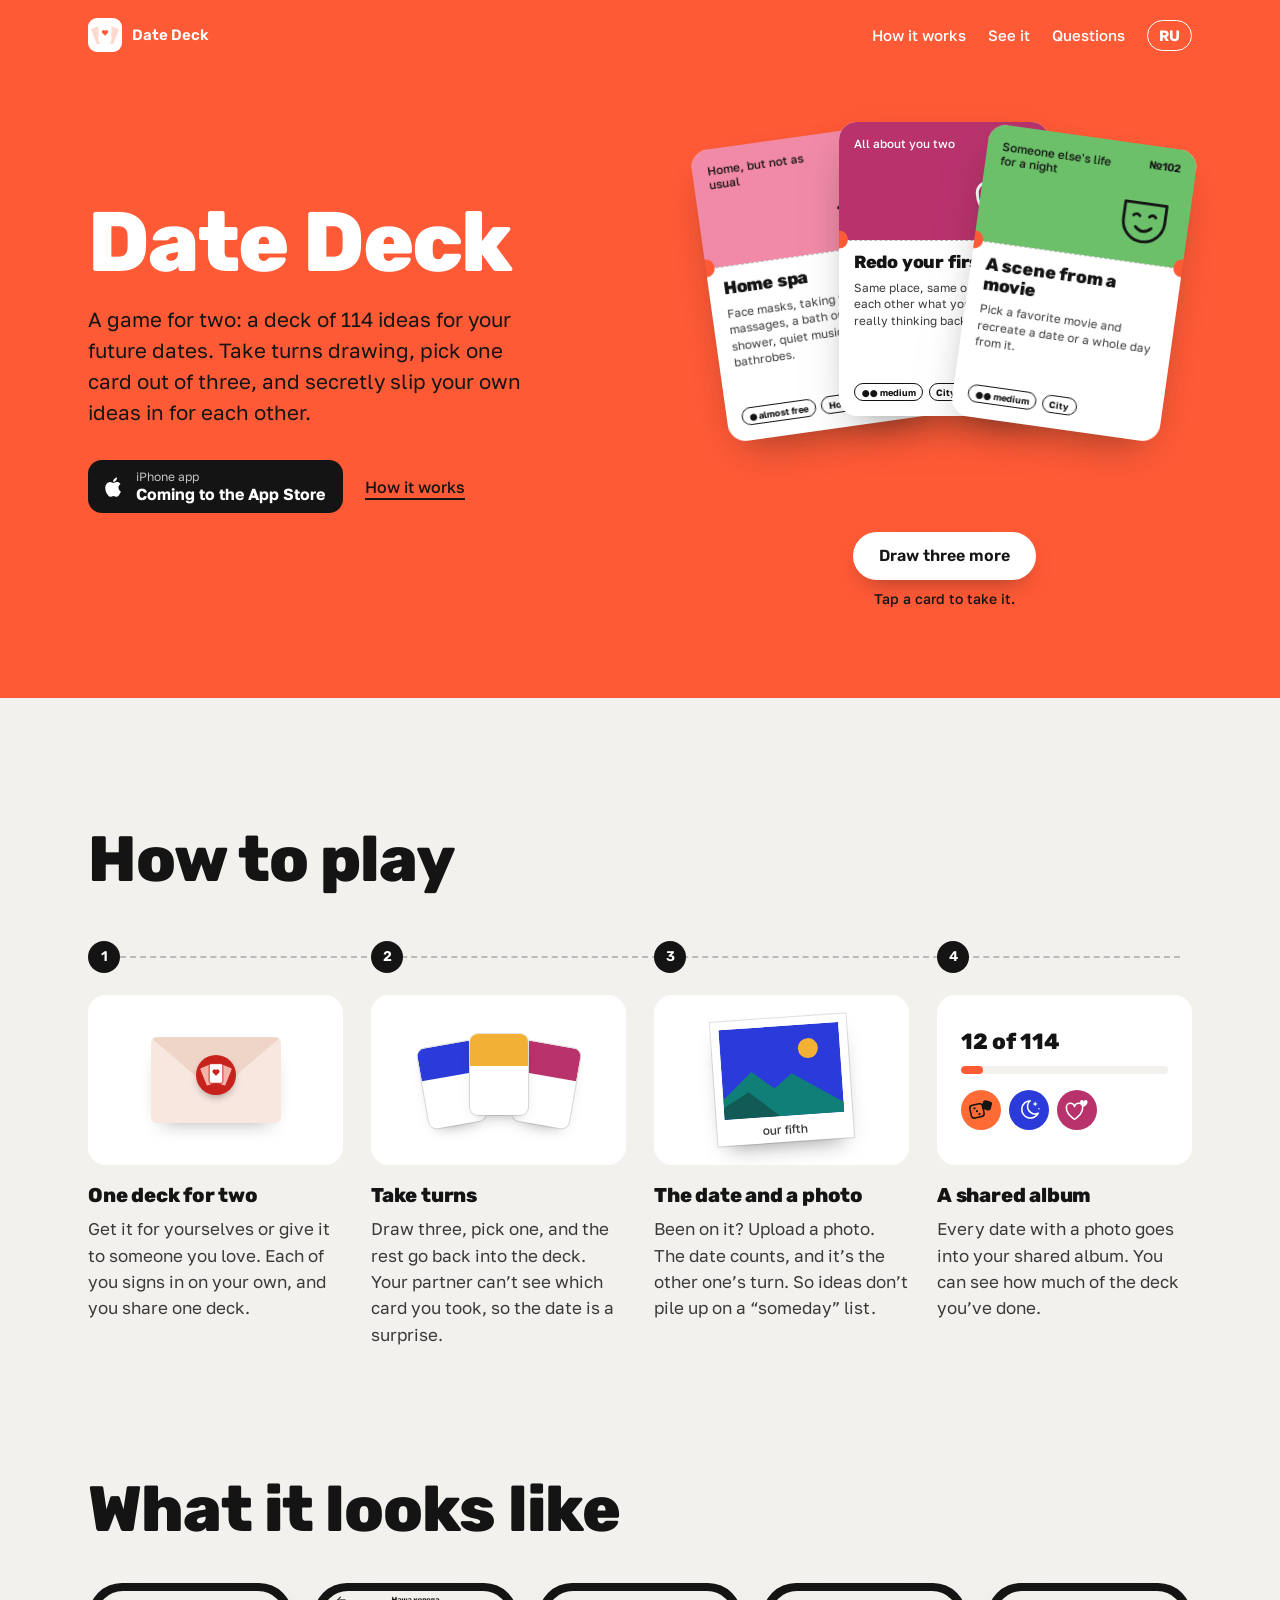
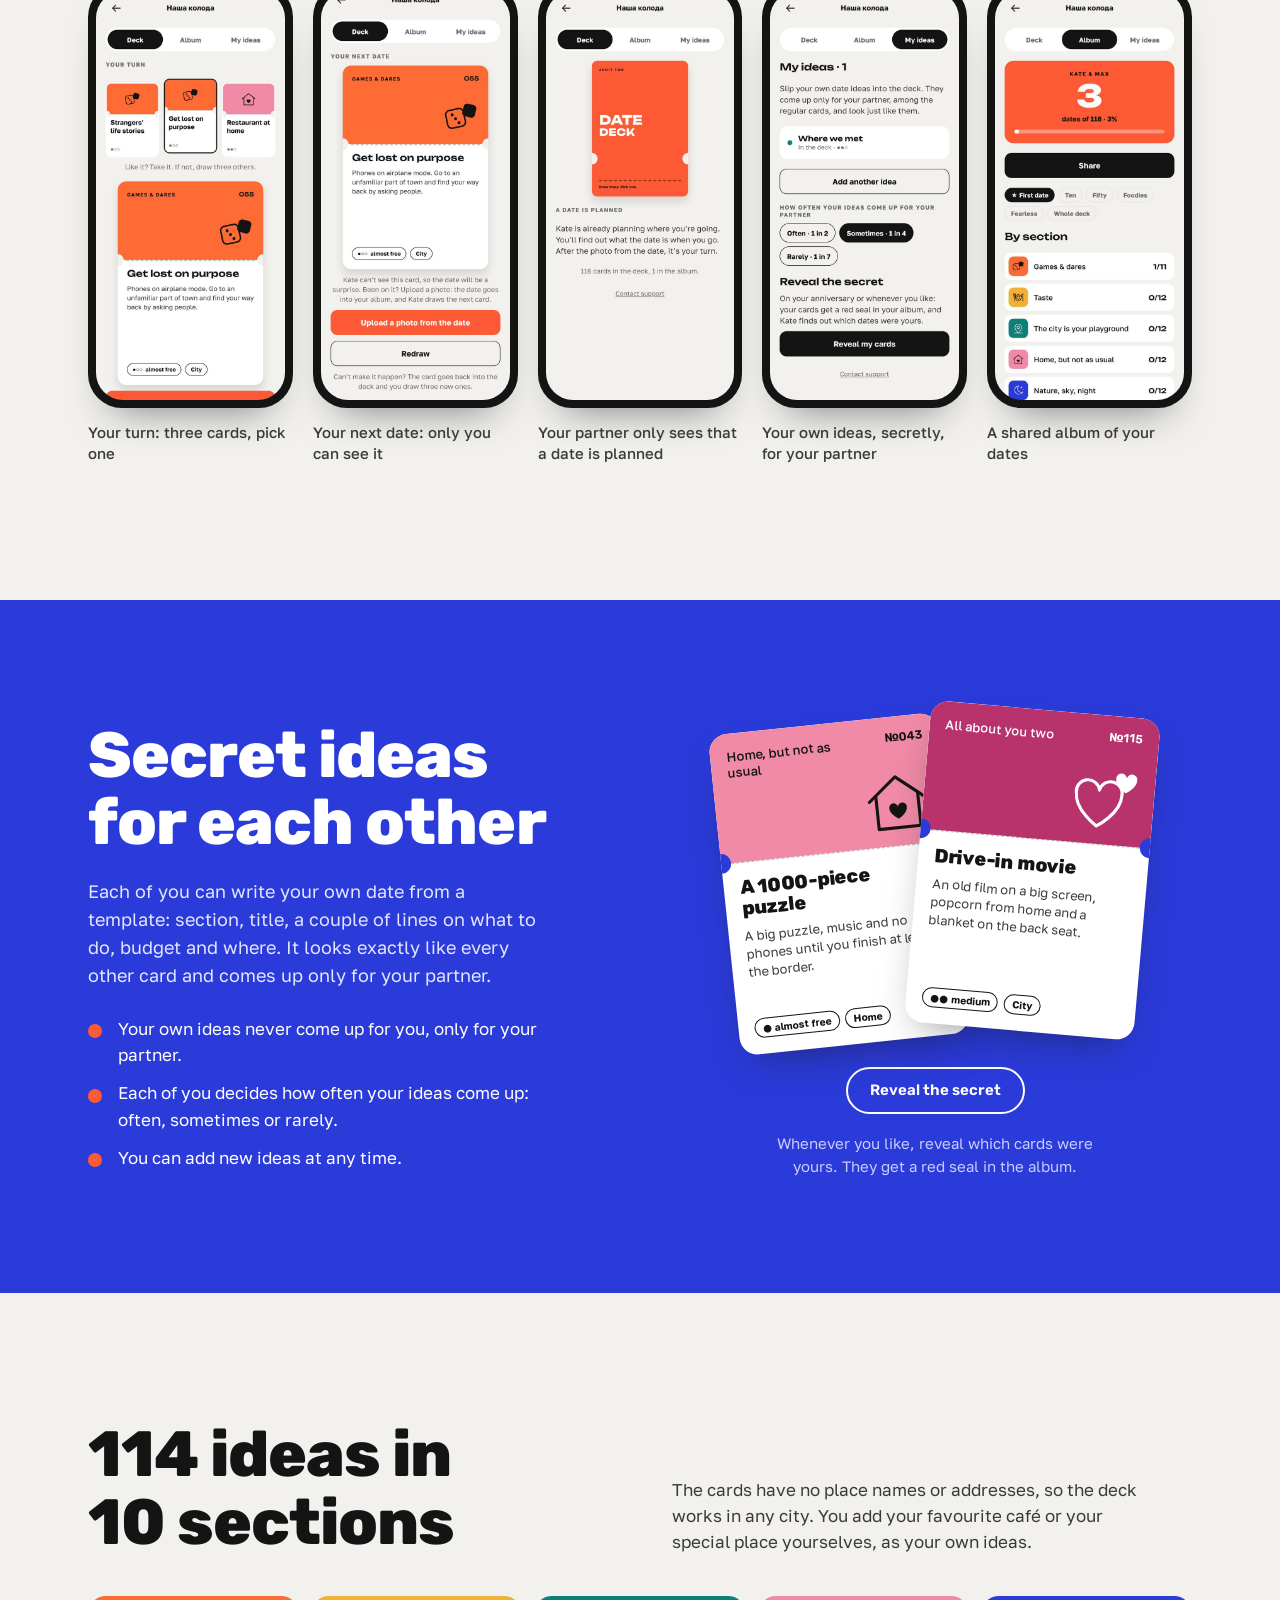
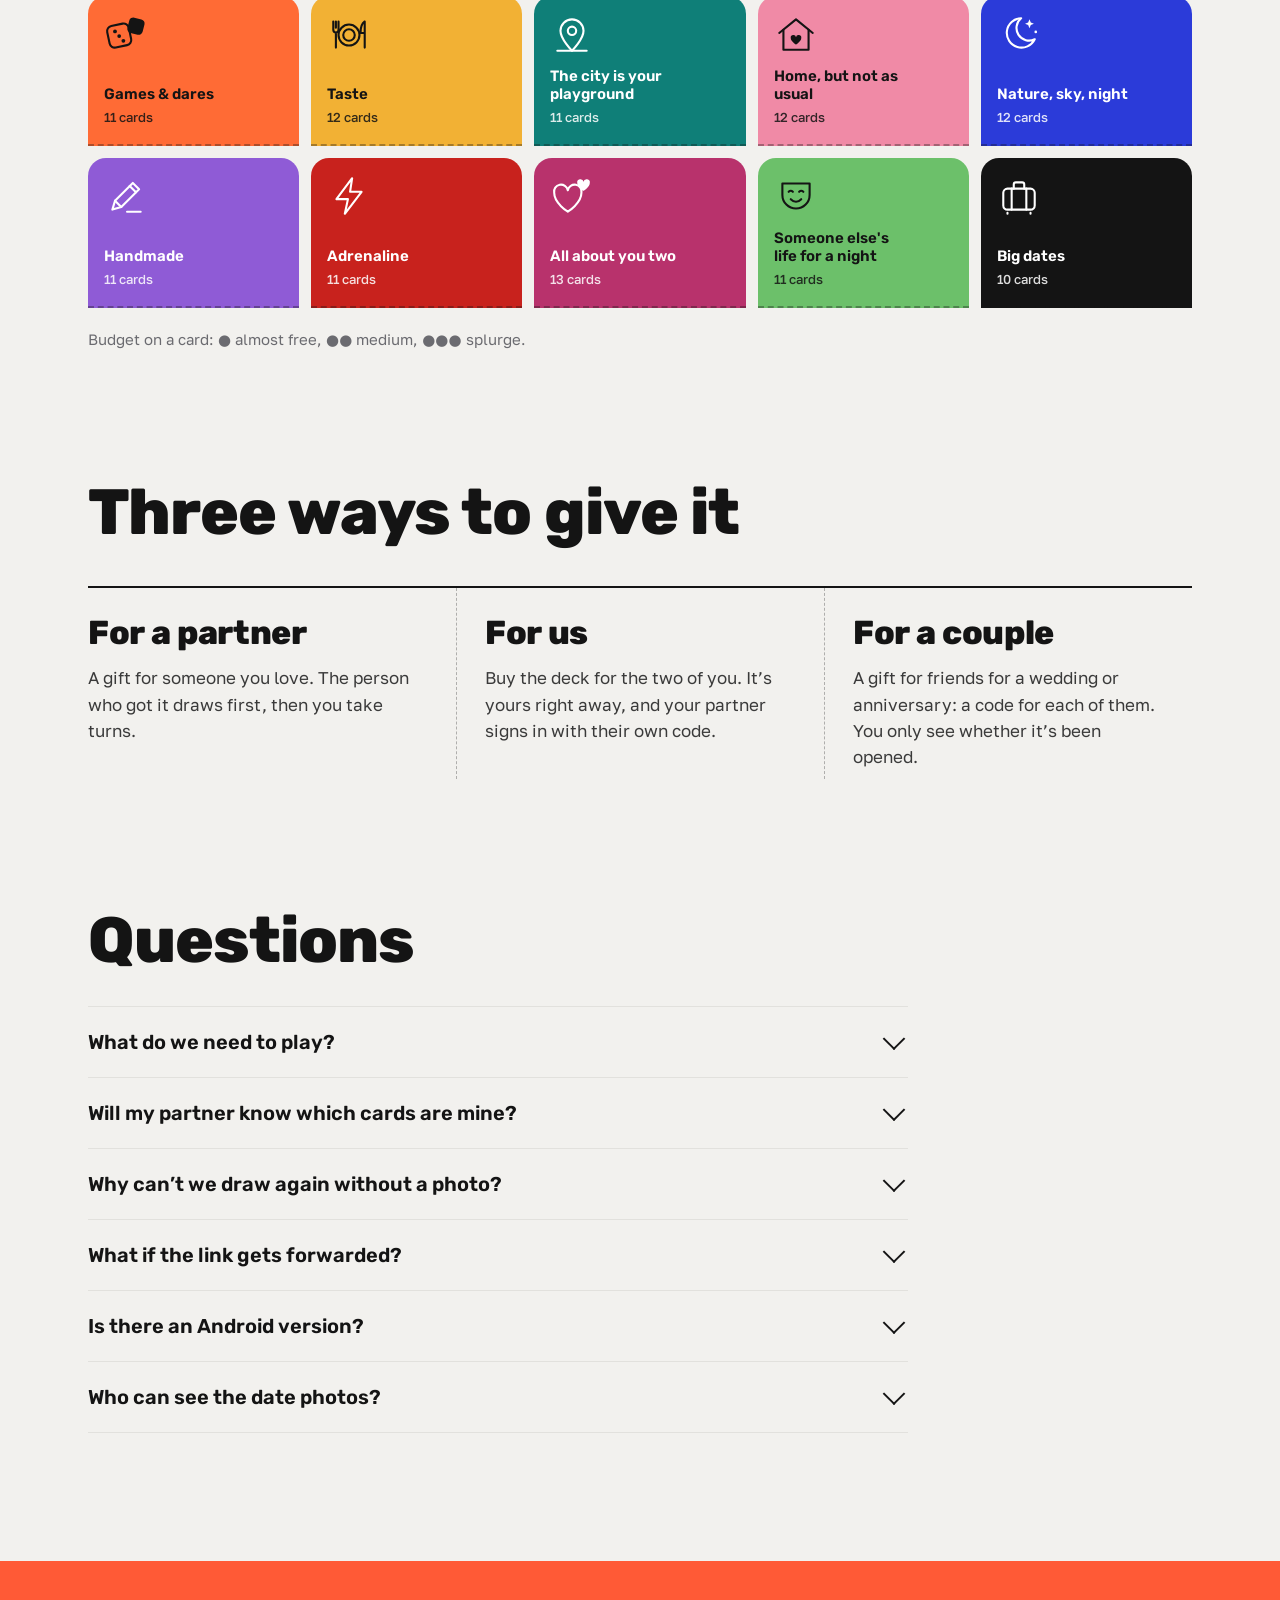
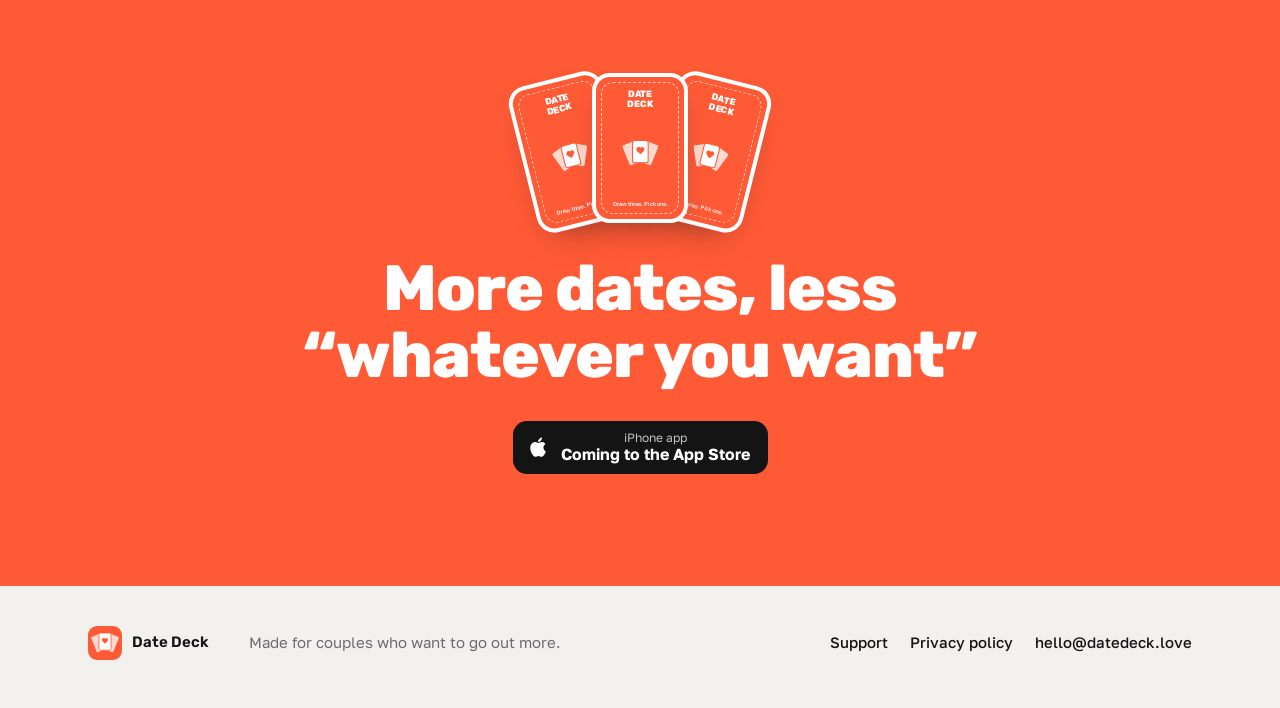
==== commit b32fcaa9: "Игра для двоих, экраны приложения Co-Authored-By: Claude Opus 5.5 <noreply@anthropic.com> Claude-Ses" ====
--- a/en/index.html
+++ b/en/index.html
@@ -3,11 +3,11 @@
 <head>
 <meta charset="utf-8">
 <meta name="viewport" content="width=device-width,initial-scale=1">
-<title>Date Deck — 114 date ideas as a gift</title>
-<meta name="description" content="An iPhone app with a deck of 114 date ideas. He draws three cards and picks one, and she secretly slips her own ideas into the deck.">
+<title>Date Deck — a game for two: ideas for your dates</title>
+<meta name="description" content="A deck of 114 date ideas in an iPhone app. Take turns drawing, pick one card out of three, and secretly slip your own ideas in for each other.">
 <meta name="theme-color" content="#ff5a36">
-<meta property="og:title" content="Date Deck — 114 date ideas as a gift">
-<meta property="og:description" content="An iPhone app with a deck of 114 date ideas. He draws three cards and picks one, and she secretly slips her own ideas into the deck.">
+<meta property="og:title" content="Date Deck — a game for two: ideas for your dates">
+<meta property="og:description" content="A deck of 114 date ideas in an iPhone app. Take turns drawing, pick one card out of three, and secretly slip your own ideas in for each other.">
 <meta property="og:image" content="https://datedeck.love/assets/og.png?v=2">
 <meta property="og:type" content="website">
 <link rel="alternate" hreflang="ru" href="https://datedeck.love/">
@@ -15,7 +15,7 @@
 <link rel="icon" href="/assets/icon.svg" type="image/svg+xml">
 <link rel="apple-touch-icon" href="/assets/icon-180.png">
 <link rel="preload" href="/assets/fonts/Rubik_800ExtraBold.woff2" as="font" type="font/woff2" crossorigin>
-<link rel="stylesheet" href="/assets/site.css?v=61485e8a">
+<link rel="stylesheet" href="/assets/site.css?v=9cbaac63">
 
 </head>
 <body class="home">
@@ -23,12 +23,12 @@
 <div class="hero-wrap">
 <header class="top">
 <a class="brand" href="/en/"><svg class="mark" viewBox="70 70 372 372" aria-hidden="true"><g transform="translate(0 12)"><g transform="rotate(-22 256 420)"><rect x="181" y="120" width="150" height="214" rx="20" fill="#ffd9cf" stroke="#ff5a36" stroke-width="10"/></g><g transform="rotate(22 256 420)"><rect x="181" y="120" width="150" height="214" rx="20" fill="#ffd9cf" stroke="#ff5a36" stroke-width="10"/></g><g transform="rotate(0 256 420)"><rect x="181" y="120" width="150" height="214" rx="20" fill="#fff" stroke="#ff5a36" stroke-width="10"/></g><path d="M50 90 L13 53 A23 23 0 0 1 50 20 A23 23 0 0 1 87 53 Z" fill="#ff5a36" transform="translate(211 172.5) scale(0.9)"/></g></svg><span>Date Deck</span></a>
-<nav><a href="/en/#how">How it works</a><a href="/en/#secret">Her cards</a><a href="/en/#faq">Questions</a><a class="lang" href="/" data-lang="ru" hreflang="ru">RU</a></nav>
+<nav><a href="/en/#how">How it works</a><a href="/en/#screens">See it</a><a href="/en/#faq">Questions</a><a class="lang" href="/" data-lang="ru" hreflang="ru">RU</a></nav>
 </header>
 <section class="hero" id="main">
 <div class="hero-copy">
 <h1>Date Deck</h1>
-<p class="lead">A deck of ideas for someone who says “I’m no good at planning dates.” He draws three cards and picks one. And she secretly slips her own ideas into the deck.</p>
+<p class="lead">A game for two: a deck of 114 ideas for your future dates. Take turns drawing, pick one card out of three, and secretly slip your own ideas in for each other.</p>
 <div class="hero-cta"><div class="store" role="note"><svg viewBox="0 0 24 24" aria-hidden="true"><path d="M16.4 12.6c0-2.4 2-3.6 2.1-3.7-1.1-1.7-2.9-1.9-3.5-1.9-1.5-.2-2.9.9-3.7.9-.8 0-1.9-.9-3.2-.8-1.6 0-3.1 1-4 2.4-1.7 3-.4 7.4 1.2 9.8.8 1.2 1.8 2.5 3 2.4 1.2 0 1.7-.8 3.1-.8s1.9.8 3.2.8c1.3 0 2.1-1.2 2.9-2.4.9-1.4 1.3-2.7 1.3-2.8 0 0-2.4-1-2.4-3.9zM14 5.5c.7-.8 1.1-1.9 1-3-1 0-2.1.7-2.8 1.5-.6.7-1.2 1.8-1 2.9 1.1.1 2.1-.6 2.8-1.4z"/></svg><span><small>iPhone app</small>Coming to the App Store</span></div><a class="ghost" href="#how">How it works</a></div>
 </div>
 <div class="table" id="table" aria-live="polite">
@@ -40,16 +40,21 @@
 </div>
 
 <section class="how" id="how">
-<h2>From gift to a photo album of dates</h2>
-<ol class="steps"><li class="step"><span class="step-n">1</span><div class="art art-env"><div class="env"><div class="env-flap"></div><div class="env-seal"><svg class="seal-mark" viewBox="70 70 372 372" aria-hidden="true"><g transform="translate(0 12)"><g transform="rotate(-22 256 420)"><rect x="181" y="120" width="150" height="214" rx="20" fill="#f3b3a8" stroke="#c8221d" stroke-width="10"/></g><g transform="rotate(22 256 420)"><rect x="181" y="120" width="150" height="214" rx="20" fill="#f3b3a8" stroke="#c8221d" stroke-width="10"/></g><g transform="rotate(0 256 420)"><rect x="181" y="120" width="150" height="214" rx="20" fill="#fff" stroke="#c8221d" stroke-width="10"/></g><path d="M50 90 L13 53 A23 23 0 0 1 50 20 A23 23 0 0 1 87 53 Z" fill="#c8221d" transform="translate(211 172.5) scale(0.9)"/></g></svg></div></div></div><h3>The gift</h3><p>A girlfriend gives the deck to her boyfriend, he buys it for the two of them, or friends give it to a couple. He opens the deck with a code, and she gets her own access to slip in date ideas.</p></li><li class="step"><span class="step-n">2</span><div class="art art-three"><div class="mini" style="--c:#2B3BD9"><i></i></div><div class="mini" style="--c:#F2B134"><i></i></div><div class="mini" style="--c:#B8326C"><i></i></div></div><h3>He draws three</h3><p>He reads all three and picks one. The rest go back into the deck and will come up again.</p></li><li class="step"><span class="step-n">3</span><div class="art art-photo"><div class="polaroid"><div class="ph"><svg viewBox="0 0 120 90" aria-hidden="true"><rect width="120" height="90" fill="#2B3BD9"/><circle cx="88" cy="24" r="10" fill="#F2B134"/><path d="M0 70 30 44l22 18 18-14 50 32v10H0z" fill="#0F7F78"/><path d="M0 90V78l26-14 30 26z" fill="#141414" opacity=".35"/></svg></div><span>our fifth</span></div></div><h3>The date and a photo</h3><p>No new cards until he uploads a photo from the date. So ideas don’t pile up on a “someday” list.</p></li><li class="step"><span class="step-n">4</span><div class="art art-album"><div class="prog"><b>12 of 114</b><div class="bar"><i></i></div></div><div class="badges"><span style="--c:#FF6B35;--k:#141414"><svg class="b-ic" viewBox="0 0 84 84" aria-hidden="true"><rect x="8" y="24" width="42" height="42" rx="10" class="s" transform="rotate(-12 29 45)"/><circle cx="21" cy="37" r="3.6" class="f"/><circle cx="29" cy="46" r="3.6" class="f"/><circle cx="37" cy="55" r="3.6" class="f"/><rect x="46" y="12" width="30" height="30" rx="8" class="f" transform="rotate(14 61 27)"/></svg></span><span style="--c:#2B3BD9;--k:#FFFFFF"><svg class="b-ic" viewBox="0 0 84 84" aria-hidden="true"><path d="M46 12a28 28 0 1 0 26 40 24 24 0 0 1-26-40z" class="s"/><path d="M62 14l2.5 6 6 2.5-6 2.5-2.5 6-2.5-6-6-2.5 6-2.5z" class="f"/><circle cx="74" cy="38" r="2.5" class="f"/></svg></span><span style="--c:#B8326C;--k:#FFFFFF"><svg class="b-ic" viewBox="0 0 84 84" aria-hidden="true"><path d="M34 72S8 56 8 36a13 13 0 0 1 26-5 13 13 0 0 1 26 5c0 20-26 36-26 36z" class="s"/><path d="M64 32s-12-7-12-15a6 6 0 0 1 12-2 6 6 0 0 1 12 2c0 8-12 15-12 15z" class="f"/></svg></span></div></div><h3>The album</h3><p>Every date with a photo goes into their shared album. You can see how much of the deck is done.</p></li></ol>
+<h2>How to play</h2>
+<ol class="steps"><li class="step"><span class="step-n">1</span><div class="art art-env"><div class="env"><div class="env-flap"></div><div class="env-seal"><svg class="seal-mark" viewBox="70 70 372 372" aria-hidden="true"><g transform="translate(0 12)"><g transform="rotate(-22 256 420)"><rect x="181" y="120" width="150" height="214" rx="20" fill="#f3b3a8" stroke="#c8221d" stroke-width="10"/></g><g transform="rotate(22 256 420)"><rect x="181" y="120" width="150" height="214" rx="20" fill="#f3b3a8" stroke="#c8221d" stroke-width="10"/></g><g transform="rotate(0 256 420)"><rect x="181" y="120" width="150" height="214" rx="20" fill="#fff" stroke="#c8221d" stroke-width="10"/></g><path d="M50 90 L13 53 A23 23 0 0 1 50 20 A23 23 0 0 1 87 53 Z" fill="#c8221d" transform="translate(211 172.5) scale(0.9)"/></g></svg></div></div></div><h3>One deck for two</h3><p>Get it for yourselves or give it to someone you love. Each of you signs in on your own, and you share one deck.</p></li><li class="step"><span class="step-n">2</span><div class="art art-three"><div class="mini" style="--c:#2B3BD9"><i></i></div><div class="mini" style="--c:#F2B134"><i></i></div><div class="mini" style="--c:#B8326C"><i></i></div></div><h3>Take turns</h3><p>Draw three, pick one, and the rest go back into the deck. Your partner can’t see which card you took, so the date is a surprise.</p></li><li class="step"><span class="step-n">3</span><div class="art art-photo"><div class="polaroid"><div class="ph"><svg viewBox="0 0 120 90" aria-hidden="true"><rect width="120" height="90" fill="#2B3BD9"/><circle cx="88" cy="24" r="10" fill="#F2B134"/><path d="M0 70 30 44l22 18 18-14 50 32v10H0z" fill="#0F7F78"/><path d="M0 90V78l26-14 30 26z" fill="#141414" opacity=".35"/></svg></div><span>our fifth</span></div></div><h3>The date and a photo</h3><p>Been on it? Upload a photo. The date counts, and it’s the other one’s turn. So ideas don’t pile up on a “someday” list.</p></li><li class="step"><span class="step-n">4</span><div class="art art-album"><div class="prog"><b>12 of 114</b><div class="bar"><i></i></div></div><div class="badges"><span style="--c:#FF6B35;--k:#141414"><svg class="b-ic" viewBox="0 0 84 84" aria-hidden="true"><rect x="8" y="24" width="42" height="42" rx="10" class="s" transform="rotate(-12 29 45)"/><circle cx="21" cy="37" r="3.6" class="f"/><circle cx="29" cy="46" r="3.6" class="f"/><circle cx="37" cy="55" r="3.6" class="f"/><rect x="46" y="12" width="30" height="30" rx="8" class="f" transform="rotate(14 61 27)"/></svg></span><span style="--c:#2B3BD9;--k:#FFFFFF"><svg class="b-ic" viewBox="0 0 84 84" aria-hidden="true"><path d="M46 12a28 28 0 1 0 26 40 24 24 0 0 1-26-40z" class="s"/><path d="M62 14l2.5 6 6 2.5-6 2.5-2.5 6-2.5-6-6-2.5 6-2.5z" class="f"/><circle cx="74" cy="38" r="2.5" class="f"/></svg></span><span style="--c:#B8326C;--k:#FFFFFF"><svg class="b-ic" viewBox="0 0 84 84" aria-hidden="true"><path d="M34 72S8 56 8 36a13 13 0 0 1 26-5 13 13 0 0 1 26 5c0 20-26 36-26 36z" class="s"/><path d="M64 32s-12-7-12-15a6 6 0 0 1 12-2 6 6 0 0 1 12 2c0 8-12 15-12 15z" class="f"/></svg></span></div></div><h3>A shared album</h3><p>Every date with a photo goes into your shared album. You can see how much of the deck you’ve done.</p></li></ol>
+</section>
+
+<section class="screens" id="screens">
+<h2>What it looks like</h2>
+<ul class="phones"><li><div class="phone"><img src="/assets/screens/en-draw.jpg" alt="Your turn: three cards, pick one" width="300" height="649" loading="lazy"></div><p>Your turn: three cards, pick one</p></li><li><div class="phone"><img src="/assets/screens/en-next.jpg" alt="Your next date: only you can see it" width="300" height="649" loading="lazy"></div><p>Your next date: only you can see it</p></li><li><div class="phone"><img src="/assets/screens/en-pending.jpg" alt="Your partner only sees that a date is planned" width="300" height="649" loading="lazy"></div><p>Your partner only sees that a date is planned</p></li><li><div class="phone"><img src="/assets/screens/en-ideas.jpg" alt="Your own ideas, secretly, for your partner" width="300" height="649" loading="lazy"></div><p>Your own ideas, secretly, for your partner</p></li><li><div class="phone"><img src="/assets/screens/en-album.jpg" alt="A shared album of your dates" width="300" height="649" loading="lazy"></div><p>A shared album of your dates</p></li></ul>
 </section>
 
 <section class="secret" id="secret">
 <div class="secret-in">
 <div class="secret-copy">
-<h2>Her ideas hide in the deck</h2>
-<p>She writes her own date from a template: section, title, a couple of lines on what to do, budget and where. It looks exactly like every other card and comes up for him among them.</p>
-<ul class="ticks"><li>She decides how often her cards come up: often, sometimes or rarely.</li><li>New ideas can be added even after the deck is opened.</li><li>If he skips her card, it isn’t lost and will come up again.</li></ul>
+<h2>Secret ideas for each other</h2>
+<p>Each of you can write your own date from a template: section, title, a couple of lines on what to do, budget and where. It looks exactly like every other card and comes up only for your partner.</p>
+<ul class="ticks"><li>Your own ideas never come up for you, only for your partner.</li><li>Each of you decides how often your ideas come up: often, sometimes or rarely.</li><li>You can add new ideas at any time.</li></ul>
 </div>
 <div class="pair">
 <div class="pair-cards"><div class="ticket " style="--c:#F08AA6;--k:#141414">
@@ -59,34 +64,34 @@
 </div><div class="ticket her" style="--c:#B8326C;--k:#FFFFFF">
 <div class="t-head"><span class="t-sec">All about you two</span><span class="t-num">№115</span><svg class="t-ic" viewBox="0 0 84 84" aria-hidden="true"><path d="M34 72S8 56 8 36a13 13 0 0 1 26-5 13 13 0 0 1 26 5c0 20-26 36-26 36z" class="s"/><path d="M64 32s-12-7-12-15a6 6 0 0 1 12-2 6 6 0 0 1 12 2c0 8-12 15-12 15z" class="f"/></svg></div>
 <div class="t-body"><h3 class="t-title">Drive-in movie</h3><p class="t-desc">An old film on a big screen, popcorn from home and a blanket on the back seat.</p>
-<div class="t-chips"><span class="chip">●● medium</span><span class="chip">City</span></div></div><div class="seal" aria-hidden="true"><span>Her card</span></div>
+<div class="t-chips"><span class="chip">●● medium</span><span class="chip">City</span></div></div><div class="seal" aria-hidden="true"><span>Secret idea</span></div>
 </div></div>
 <button class="reveal" id="reveal" type="button" data-on="Hide" data-off="Reveal the secret" aria-pressed="false">Reveal the secret</button>
-<p class="reveal-note">Whenever she likes, she can reveal which cards were hers. In his collection they get a red seal.</p>
+<p class="reveal-note">Whenever you like, reveal which cards were yours. They get a red seal in the album.</p>
 </div>
 </div>
 </section>
 
 <section class="sections">
-<div class="sections-head"><h2>114 ideas in 10 sections</h2><p>The cards have no place names or addresses, so the deck works in any city. She adds their favourite café or special place herself, as her own ideas.</p></div>
+<div class="sections-head"><h2>114 ideas in 10 sections</h2><p>The cards have no place names or addresses, so the deck works in any city. You add your favourite café or your special place yourselves, as your own ideas.</p></div>
 <ul class="sec-grid"><li style="--c:#FF6B35;--k:#141414"><svg class="s-ic" viewBox="0 0 84 84" aria-hidden="true"><rect x="8" y="24" width="42" height="42" rx="10" class="s" transform="rotate(-12 29 45)"/><circle cx="21" cy="37" r="3.6" class="f"/><circle cx="29" cy="46" r="3.6" class="f"/><circle cx="37" cy="55" r="3.6" class="f"/><rect x="46" y="12" width="30" height="30" rx="8" class="f" transform="rotate(14 61 27)"/></svg><b>Games &amp; dares</b><span>11 cards</span></li><li style="--c:#F2B134;--k:#141414"><svg class="s-ic" viewBox="0 0 84 84" aria-hidden="true"><circle cx="42" cy="44" r="20" class="s"/><circle cx="42" cy="44" r="11" class="s"/><path d="M12 18v16a5 5 0 0 0 5 5v29M12 18v12M17 18v12M22 18v16a5 5 0 0 1-5 5" class="s"/><path d="M72 68V18c-6 4-8 12-8 22h8" class="s"/></svg><b>Taste</b><span>12 cards</span></li><li style="--c:#0F7F78;--k:#FFFFFF"><svg class="s-ic" viewBox="0 0 84 84" aria-hidden="true"><path d="M42 74S20 52 20 36a22 22 0 0 1 44 0c0 16-22 38-22 38z" class="s"/><circle cx="42" cy="36" r="8" class="s"/><path d="M14 74h56" class="s"/></svg><b>The city is your playground</b><span>11 cards</span></li><li style="--c:#F08AA6;--k:#141414"><svg class="s-ic" viewBox="0 0 84 84" aria-hidden="true"><path d="M10 40 42 14l32 26" class="s"/><path d="M18 34v38h48V34" class="s"/><path d="M42 62s-10-6-10-12a5 5 0 0 1 10-2 5 5 0 0 1 10 2c0 6-10 12-10 12z" class="f"/></svg><b>Home, but not as usual</b><span>12 cards</span></li><li style="--c:#2B3BD9;--k:#FFFFFF"><svg class="s-ic" viewBox="0 0 84 84" aria-hidden="true"><path d="M46 12a28 28 0 1 0 26 40 24 24 0 0 1-26-40z" class="s"/><path d="M62 14l2.5 6 6 2.5-6 2.5-2.5 6-2.5-6-6-2.5 6-2.5z" class="f"/><circle cx="74" cy="38" r="2.5" class="f"/></svg><b>Nature, sky, night</b><span>12 cards</span></li><li style="--c:#8F5BD6;--k:#FFFFFF"><svg class="s-ic" viewBox="0 0 84 84" aria-hidden="true"><path d="M16 68l5-17L55 17l12 12-34 34z" class="s"/><path d="M21 51l12 12M49 23l12 12" class="s"/><path d="M44 72h26" class="s"/></svg><b>Handmade</b><span>11 cards</span></li><li style="--c:#C8221D;--k:#FFFFFF"><svg class="s-ic" viewBox="0 0 84 84" aria-hidden="true"><path d="M48 8 18 48h22l-6 28 32-42H44z" class="s"/></svg><b>Adrenaline</b><span>11 cards</span></li><li style="--c:#B8326C;--k:#FFFFFF"><svg class="s-ic" viewBox="0 0 84 84" aria-hidden="true"><path d="M34 72S8 56 8 36a13 13 0 0 1 26-5 13 13 0 0 1 26 5c0 20-26 36-26 36z" class="s"/><path d="M64 32s-12-7-12-15a6 6 0 0 1 12-2 6 6 0 0 1 12 2c0 8-12 15-12 15z" class="f"/></svg><b>All about you two</b><span>13 cards</span></li><li style="--c:#6CC06A;--k:#141414"><svg class="s-ic" viewBox="0 0 84 84" aria-hidden="true"><path d="M16 18h52v22a26 26 0 0 1-52 0z" class="s"/><path d="M28 34q4-4 8 0M48 34q4-4 8 0" class="s"/><path d="M32 48q10 10 20 0" class="s"/></svg><b>Someone else&#x27;s life for a night</b><span>11 cards</span></li><li style="--c:#141414;--k:#FFFFFF"><svg class="s-ic" viewBox="0 0 84 84" aria-hidden="true"><rect x="12" y="28" width="60" height="40" rx="8" class="s"/><path d="M32 28v-8a4 4 0 0 1 4-4h12a4 4 0 0 1 4 4v8M28 28v40M56 28v40" class="s"/><path d="M20 74v2M64 74v2" class="s"/></svg><b>Big dates</b><span>10 cards</span></li></ul>
 <p class="legend">Budget on a card: ● almost free, ●● medium, ●●● splurge.</p>
 </section>
 
 <section class="modes">
 <h2>Three ways to give it</h2>
-<ul class="modes-list"><li><h3>For him</h3><p>A girlfriend gives the deck to her boyfriend. He opens it with the code on the card, and she gets her own page: her secret cards and their album of dates.</p></li><li><h3>For us</h3><p>A boyfriend buys the deck for himself. It’s his right away, and his girlfriend gets her own code to slip her date ideas into the deck and see their shared album.</p></li><li><h3>For a couple</h3><p>A gift from friends for a wedding or anniversary. Two codes: the deck for him, her date ideas and the album for her. The friends only see whether it’s been opened.</p></li></ul>
+<ul class="modes-list"><li><h3>For a partner</h3><p>A gift for someone you love. The person who got it draws first, then you take turns.</p></li><li><h3>For us</h3><p>Buy the deck for the two of you. It’s yours right away, and your partner signs in with their own code.</p></li><li><h3>For a couple</h3><p>A gift for friends for a wedding or anniversary: a code for each of them. You only see whether it’s been opened.</p></li></ul>
 </section>
 
 <section class="faq" id="faq">
 <h2>Questions</h2>
-<div class="faq-list"><details><summary>What does it take to open the deck?</summary><p>An iPhone and the Date Deck app. The code opens from the link, the QR on the card, or by typing it in the app.</p></details><details><summary>Will he know which cards are hers?</summary><p>No. Her cards look like all the others. He only finds out if she reveals the secret.</p></details><details><summary>Why upload a photo?</summary><p>The photo shows the date happened. Without it the next card won’t draw. If a card doesn’t work, he can put it back and draw three new ones.</p></details><details><summary>What if the link gets forwarded?</summary><p>The code works once. Once someone signs in with it, it burns out, and anyone else sees “gift already opened”. If the code is lost, the buyer can issue a new one from their email.</p></details><details><summary>Is there an Android version?</summary><p>iPhone only for now. Android and Telegram versions will come later.</p></details><details><summary>Who can see the date photos?</summary><p>Only the couple. Photos are kept in private storage and are never public.</p></details></div>
+<div class="faq-list"><details><summary>What do we need to play?</summary><p>An iPhone each and the Date Deck app. The code opens from the link, the QR on the card, or by typing it in the app.</p></details><details><summary>Will my partner know which cards are mine?</summary><p>No. Your ideas look like regular cards. Your partner only finds out if you reveal the secret.</p></details><details><summary>Why can’t we draw again without a photo?</summary><p>The photo shows the date happened. If a card doesn’t work, you can put it back and draw three new ones.</p></details><details><summary>What if the link gets forwarded?</summary><p>The code works once. Once someone signs in with it, it burns out, and anyone else sees “gift already opened”. If the code is lost, the buyer can issue a new one from their email.</p></details><details><summary>Is there an Android version?</summary><p>iPhone only for now. Android and Telegram versions will come later.</p></details><details><summary>Who can see the date photos?</summary><p>Only the two of you. Photos are kept in private storage and are never public.</p></details></div>
 </section>
 
 <section class="end">
 <div class="end-in">
 <div class="end-fan" aria-hidden="true"><div class="back"></div><div class="back"></div><div class="back"></div></div>
-<h2>Let him stop saying “let’s do something sometime”</h2>
+<h2>More dates, less “whatever you want”</h2>
 <div class="store" role="note"><svg viewBox="0 0 24 24" aria-hidden="true"><path d="M16.4 12.6c0-2.4 2-3.6 2.1-3.7-1.1-1.7-2.9-1.9-3.5-1.9-1.5-.2-2.9.9-3.7.9-.8 0-1.9-.9-3.2-.8-1.6 0-3.1 1-4 2.4-1.7 3-.4 7.4 1.2 9.8.8 1.2 1.8 2.5 3 2.4 1.2 0 1.7-.8 3.1-.8s1.9.8 3.2.8c1.3 0 2.1-1.2 2.9-2.4.9-1.4 1.3-2.7 1.3-2.8 0 0-2.4-1-2.4-3.9zM14 5.5c.7-.8 1.1-1.9 1-3-1 0-2.1.7-2.8 1.5-.6.7-1.2 1.8-1 2.9 1.1.1 2.1-.6 2.8-1.4z"/></svg><span><small>iPhone app</small>Coming to the App Store</span></div>
 </div>
 </section>
--- a/assets/site.css
+++ b/assets/site.css
@@ -137,6 +137,16 @@
 .b-ic{width:26px;height:26px}
 .b-ic .s{fill:none;stroke:var(--k);stroke-width:5;stroke-linecap:round;stroke-linejoin:round}
 .b-ic .f{fill:var(--k)}
+
+/* экраны приложения */
+.screens{max-width:var(--max);margin:0 auto;padding:clamp(72px,10vw,128px) var(--gut) 0}
+.phones{list-style:none;margin:40px 0 0;padding:0 0 8px;display:grid;grid-template-columns:repeat(5,minmax(0,1fr));gap:20px}
+.phones li{display:flex;flex-direction:column;gap:14px}
+.phone{background:var(--ink);border-radius:34px;padding:8px;box-shadow:0 24px 40px -24px rgba(20,20,20,.55)}
+.phone img{width:100%;height:auto;border-radius:27px;display:block;aspect-ratio:600/1298;object-fit:cover;background:var(--ground)}
+.phones p{font:500 15px/1.4 var(--body);color:var(--ink-soft);max-width:24ch}
+@media (max-width:1000px){.phones{display:flex;overflow-x:auto;scroll-snap-type:x mandatory;margin-right:calc(-1*var(--gut));padding-right:var(--gut)}
+  .phones li{flex:0 0 min(62vw,240px);scroll-snap-align:start}}
 
 /* её карты */
 .secret{background:var(--night);color:var(--paper);margin-top:clamp(72px,10vw,128px)}
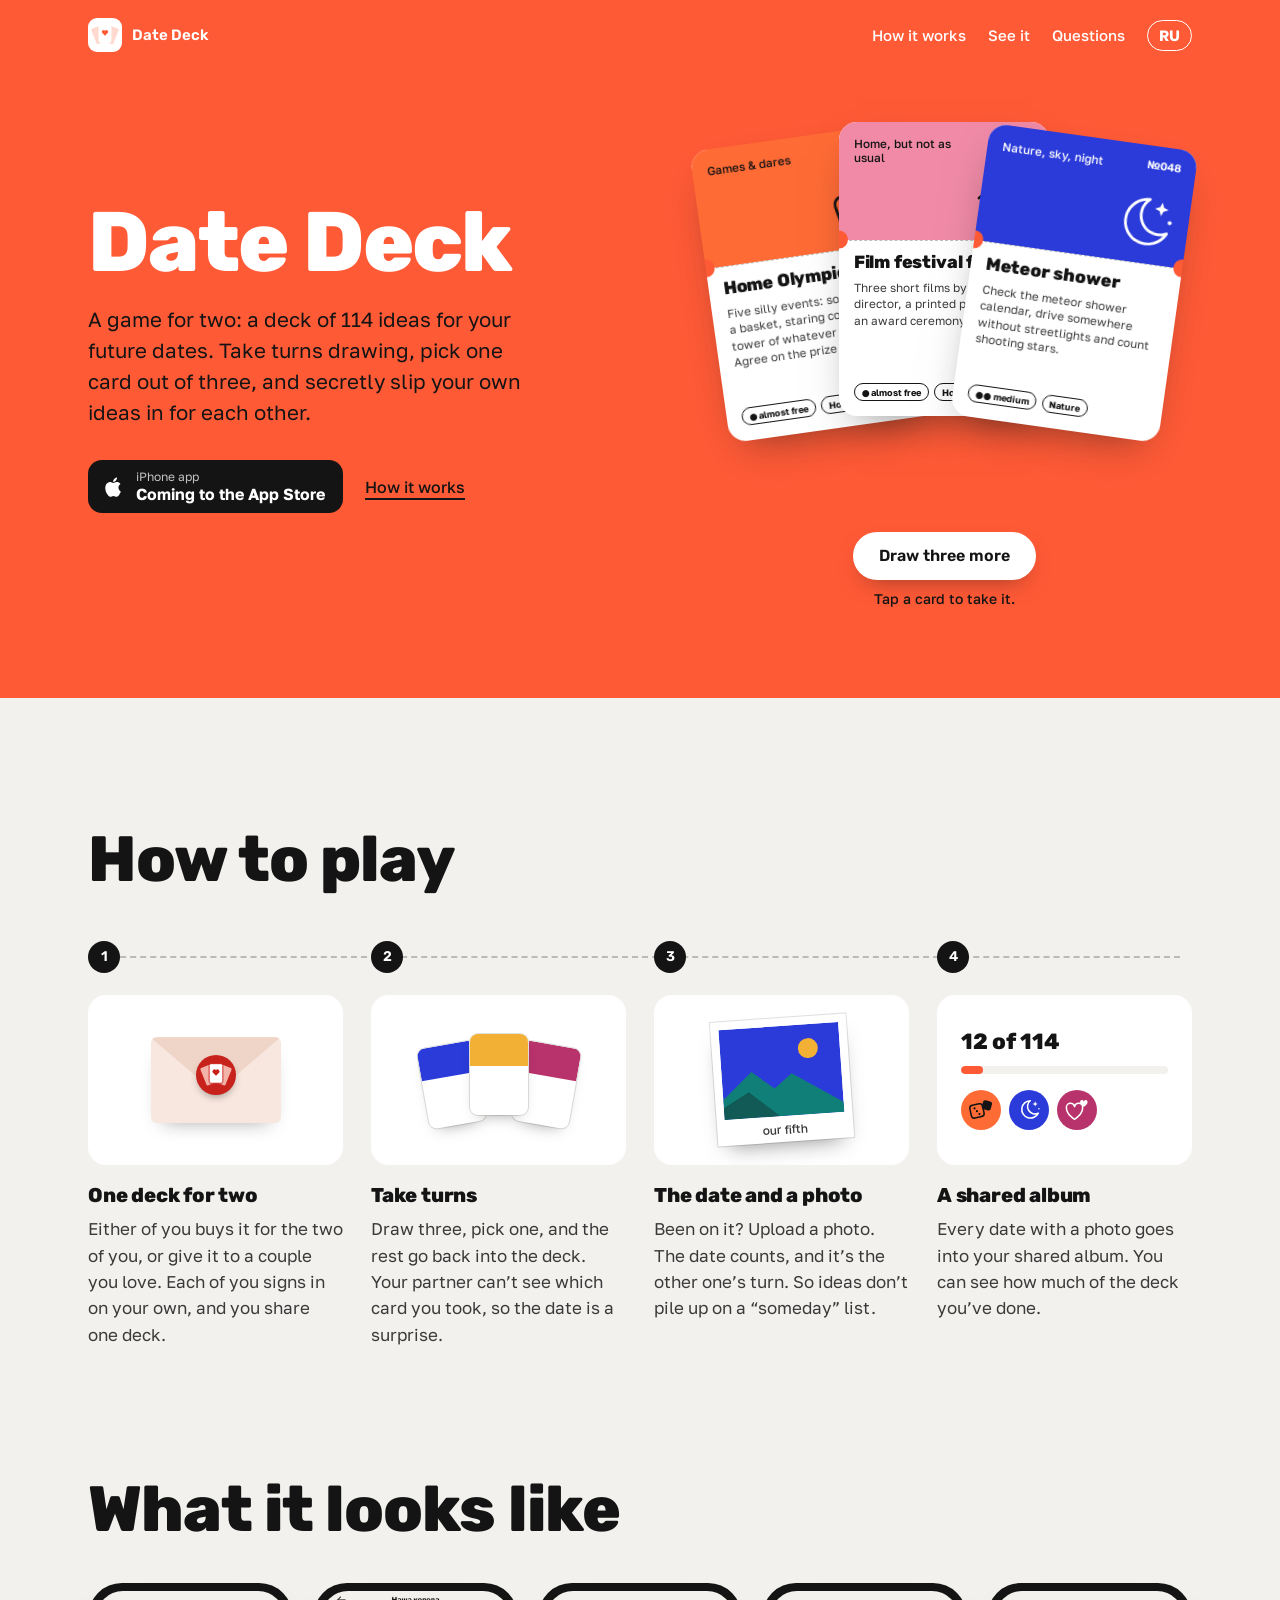
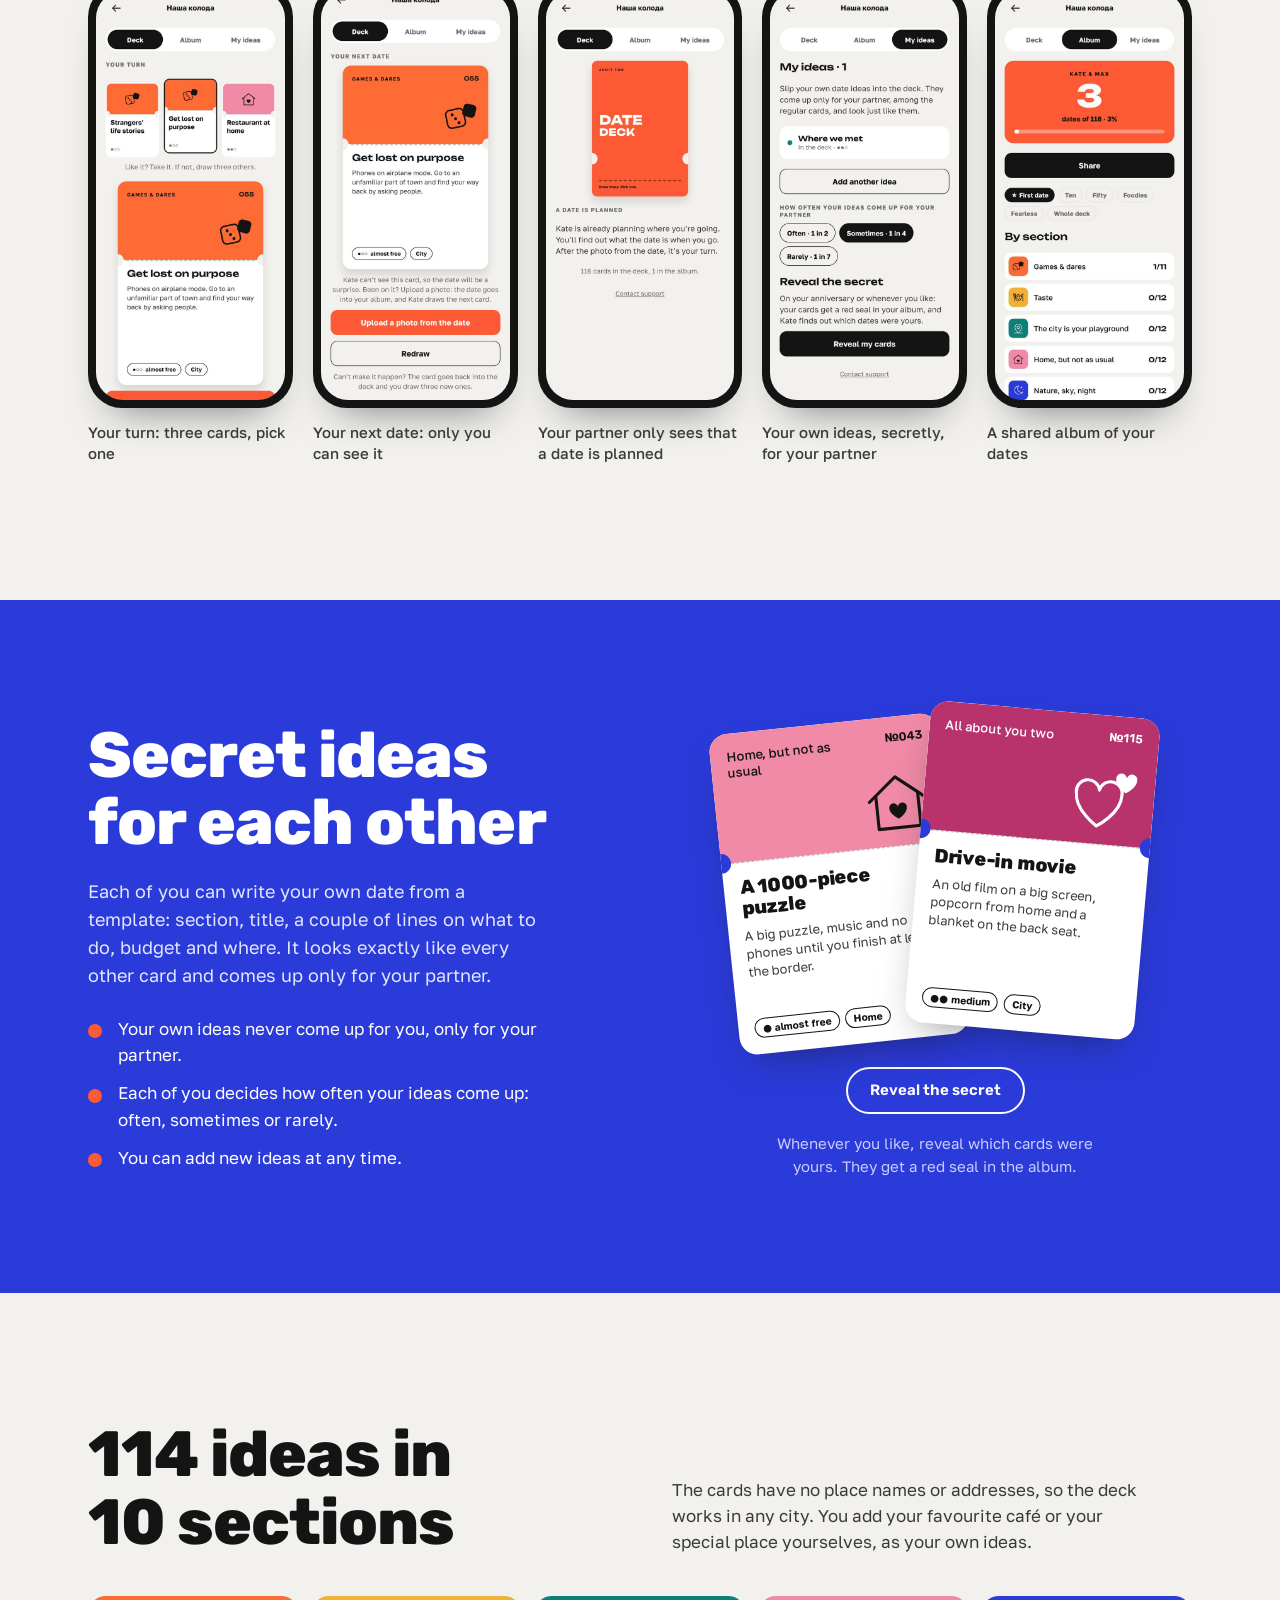
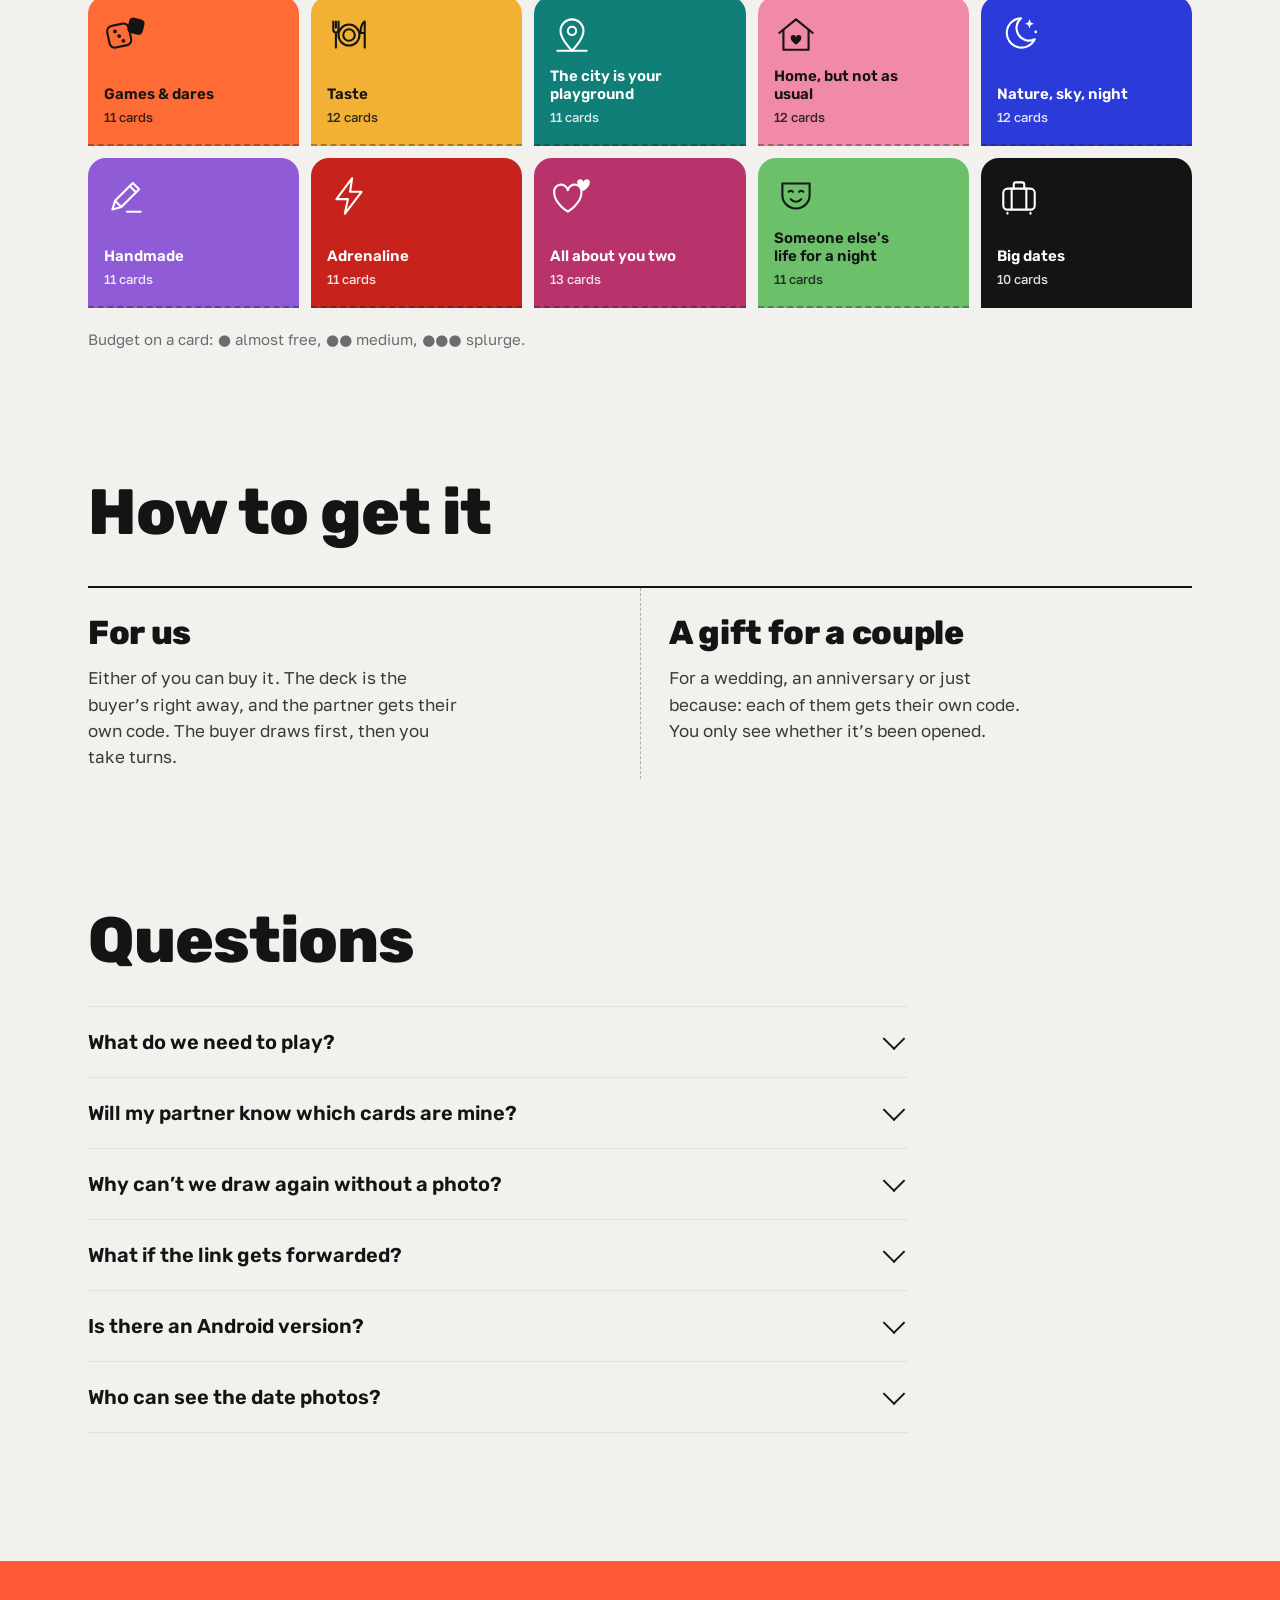
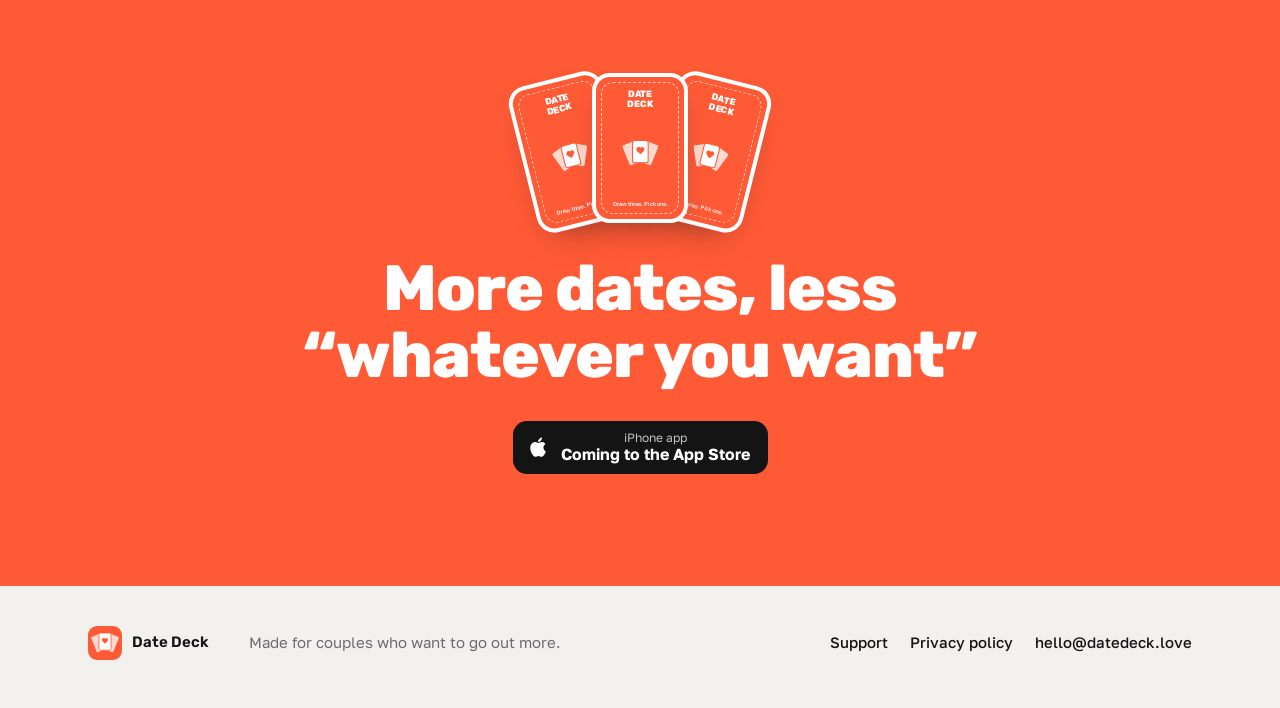
==== commit 63799407: "Два вида покупки: «Для нас» и «В подарок влюблённым» Co-Authored-By: Claude Opus 5.5 <noreply@anthro" ====
--- a/en/index.html
+++ b/en/index.html
@@ -15,7 +15,7 @@
 <link rel="icon" href="/assets/icon.svg" type="image/svg+xml">
 <link rel="apple-touch-icon" href="/assets/icon-180.png">
 <link rel="preload" href="/assets/fonts/Rubik_800ExtraBold.woff2" as="font" type="font/woff2" crossorigin>
-<link rel="stylesheet" href="/assets/site.css?v=9cbaac63">
+<link rel="stylesheet" href="/assets/site.css?v=5281aab5">
 
 </head>
 <body class="home">
@@ -41,7 +41,7 @@
 
 <section class="how" id="how">
 <h2>How to play</h2>
-<ol class="steps"><li class="step"><span class="step-n">1</span><div class="art art-env"><div class="env"><div class="env-flap"></div><div class="env-seal"><svg class="seal-mark" viewBox="70 70 372 372" aria-hidden="true"><g transform="translate(0 12)"><g transform="rotate(-22 256 420)"><rect x="181" y="120" width="150" height="214" rx="20" fill="#f3b3a8" stroke="#c8221d" stroke-width="10"/></g><g transform="rotate(22 256 420)"><rect x="181" y="120" width="150" height="214" rx="20" fill="#f3b3a8" stroke="#c8221d" stroke-width="10"/></g><g transform="rotate(0 256 420)"><rect x="181" y="120" width="150" height="214" rx="20" fill="#fff" stroke="#c8221d" stroke-width="10"/></g><path d="M50 90 L13 53 A23 23 0 0 1 50 20 A23 23 0 0 1 87 53 Z" fill="#c8221d" transform="translate(211 172.5) scale(0.9)"/></g></svg></div></div></div><h3>One deck for two</h3><p>Get it for yourselves or give it to someone you love. Each of you signs in on your own, and you share one deck.</p></li><li class="step"><span class="step-n">2</span><div class="art art-three"><div class="mini" style="--c:#2B3BD9"><i></i></div><div class="mini" style="--c:#F2B134"><i></i></div><div class="mini" style="--c:#B8326C"><i></i></div></div><h3>Take turns</h3><p>Draw three, pick one, and the rest go back into the deck. Your partner can’t see which card you took, so the date is a surprise.</p></li><li class="step"><span class="step-n">3</span><div class="art art-photo"><div class="polaroid"><div class="ph"><svg viewBox="0 0 120 90" aria-hidden="true"><rect width="120" height="90" fill="#2B3BD9"/><circle cx="88" cy="24" r="10" fill="#F2B134"/><path d="M0 70 30 44l22 18 18-14 50 32v10H0z" fill="#0F7F78"/><path d="M0 90V78l26-14 30 26z" fill="#141414" opacity=".35"/></svg></div><span>our fifth</span></div></div><h3>The date and a photo</h3><p>Been on it? Upload a photo. The date counts, and it’s the other one’s turn. So ideas don’t pile up on a “someday” list.</p></li><li class="step"><span class="step-n">4</span><div class="art art-album"><div class="prog"><b>12 of 114</b><div class="bar"><i></i></div></div><div class="badges"><span style="--c:#FF6B35;--k:#141414"><svg class="b-ic" viewBox="0 0 84 84" aria-hidden="true"><rect x="8" y="24" width="42" height="42" rx="10" class="s" transform="rotate(-12 29 45)"/><circle cx="21" cy="37" r="3.6" class="f"/><circle cx="29" cy="46" r="3.6" class="f"/><circle cx="37" cy="55" r="3.6" class="f"/><rect x="46" y="12" width="30" height="30" rx="8" class="f" transform="rotate(14 61 27)"/></svg></span><span style="--c:#2B3BD9;--k:#FFFFFF"><svg class="b-ic" viewBox="0 0 84 84" aria-hidden="true"><path d="M46 12a28 28 0 1 0 26 40 24 24 0 0 1-26-40z" class="s"/><path d="M62 14l2.5 6 6 2.5-6 2.5-2.5 6-2.5-6-6-2.5 6-2.5z" class="f"/><circle cx="74" cy="38" r="2.5" class="f"/></svg></span><span style="--c:#B8326C;--k:#FFFFFF"><svg class="b-ic" viewBox="0 0 84 84" aria-hidden="true"><path d="M34 72S8 56 8 36a13 13 0 0 1 26-5 13 13 0 0 1 26 5c0 20-26 36-26 36z" class="s"/><path d="M64 32s-12-7-12-15a6 6 0 0 1 12-2 6 6 0 0 1 12 2c0 8-12 15-12 15z" class="f"/></svg></span></div></div><h3>A shared album</h3><p>Every date with a photo goes into your shared album. You can see how much of the deck you’ve done.</p></li></ol>
+<ol class="steps"><li class="step"><span class="step-n">1</span><div class="art art-env"><div class="env"><div class="env-flap"></div><div class="env-seal"><svg class="seal-mark" viewBox="70 70 372 372" aria-hidden="true"><g transform="translate(0 12)"><g transform="rotate(-22 256 420)"><rect x="181" y="120" width="150" height="214" rx="20" fill="#f3b3a8" stroke="#c8221d" stroke-width="10"/></g><g transform="rotate(22 256 420)"><rect x="181" y="120" width="150" height="214" rx="20" fill="#f3b3a8" stroke="#c8221d" stroke-width="10"/></g><g transform="rotate(0 256 420)"><rect x="181" y="120" width="150" height="214" rx="20" fill="#fff" stroke="#c8221d" stroke-width="10"/></g><path d="M50 90 L13 53 A23 23 0 0 1 50 20 A23 23 0 0 1 87 53 Z" fill="#c8221d" transform="translate(211 172.5) scale(0.9)"/></g></svg></div></div></div><h3>One deck for two</h3><p>Either of you buys it for the two of you, or give it to a couple you love. Each of you signs in on your own, and you share one deck.</p></li><li class="step"><span class="step-n">2</span><div class="art art-three"><div class="mini" style="--c:#2B3BD9"><i></i></div><div class="mini" style="--c:#F2B134"><i></i></div><div class="mini" style="--c:#B8326C"><i></i></div></div><h3>Take turns</h3><p>Draw three, pick one, and the rest go back into the deck. Your partner can’t see which card you took, so the date is a surprise.</p></li><li class="step"><span class="step-n">3</span><div class="art art-photo"><div class="polaroid"><div class="ph"><svg viewBox="0 0 120 90" aria-hidden="true"><rect width="120" height="90" fill="#2B3BD9"/><circle cx="88" cy="24" r="10" fill="#F2B134"/><path d="M0 70 30 44l22 18 18-14 50 32v10H0z" fill="#0F7F78"/><path d="M0 90V78l26-14 30 26z" fill="#141414" opacity=".35"/></svg></div><span>our fifth</span></div></div><h3>The date and a photo</h3><p>Been on it? Upload a photo. The date counts, and it’s the other one’s turn. So ideas don’t pile up on a “someday” list.</p></li><li class="step"><span class="step-n">4</span><div class="art art-album"><div class="prog"><b>12 of 114</b><div class="bar"><i></i></div></div><div class="badges"><span style="--c:#FF6B35;--k:#141414"><svg class="b-ic" viewBox="0 0 84 84" aria-hidden="true"><rect x="8" y="24" width="42" height="42" rx="10" class="s" transform="rotate(-12 29 45)"/><circle cx="21" cy="37" r="3.6" class="f"/><circle cx="29" cy="46" r="3.6" class="f"/><circle cx="37" cy="55" r="3.6" class="f"/><rect x="46" y="12" width="30" height="30" rx="8" class="f" transform="rotate(14 61 27)"/></svg></span><span style="--c:#2B3BD9;--k:#FFFFFF"><svg class="b-ic" viewBox="0 0 84 84" aria-hidden="true"><path d="M46 12a28 28 0 1 0 26 40 24 24 0 0 1-26-40z" class="s"/><path d="M62 14l2.5 6 6 2.5-6 2.5-2.5 6-2.5-6-6-2.5 6-2.5z" class="f"/><circle cx="74" cy="38" r="2.5" class="f"/></svg></span><span style="--c:#B8326C;--k:#FFFFFF"><svg class="b-ic" viewBox="0 0 84 84" aria-hidden="true"><path d="M34 72S8 56 8 36a13 13 0 0 1 26-5 13 13 0 0 1 26 5c0 20-26 36-26 36z" class="s"/><path d="M64 32s-12-7-12-15a6 6 0 0 1 12-2 6 6 0 0 1 12 2c0 8-12 15-12 15z" class="f"/></svg></span></div></div><h3>A shared album</h3><p>Every date with a photo goes into your shared album. You can see how much of the deck you’ve done.</p></li></ol>
 </section>
 
 <section class="screens" id="screens">
@@ -79,8 +79,8 @@
 </section>
 
 <section class="modes">
-<h2>Three ways to give it</h2>
-<ul class="modes-list"><li><h3>For a partner</h3><p>A gift for someone you love. The person who got it draws first, then you take turns.</p></li><li><h3>For us</h3><p>Buy the deck for the two of you. It’s yours right away, and your partner signs in with their own code.</p></li><li><h3>For a couple</h3><p>A gift for friends for a wedding or anniversary: a code for each of them. You only see whether it’s been opened.</p></li></ul>
+<h2>How to get it</h2>
+<ul class="modes-list"><li><h3>For us</h3><p>Either of you can buy it. The deck is the buyer’s right away, and the partner gets their own code. The buyer draws first, then you take turns.</p></li><li><h3>A gift for a couple</h3><p>For a wedding, an anniversary or just because: each of them gets their own code. You only see whether it’s been opened.</p></li></ul>
 </section>
 
 <section class="faq" id="faq">
--- a/assets/site.css
+++ b/assets/site.css
@@ -183,7 +183,7 @@
 @media (max-width:640px){.sec-grid{grid-template-columns:repeat(2,minmax(0,1fr))}.sections-head{grid-template-columns:1fr}}
 
 /* кому подарить */
-.modes-list{list-style:none;margin:40px 0 0;padding:0;display:grid;grid-template-columns:repeat(3,minmax(0,1fr));gap:0;border-top:2px solid var(--ink)}
+.modes-list{list-style:none;margin:40px 0 0;padding:0;display:grid;grid-template-columns:repeat(2,minmax(0,1fr));gap:0;border-top:2px solid var(--ink)}
 .modes-list li{padding:28px 28px 8px 0}
 .modes-list li+li{padding-left:28px;border-left:1.5px dashed rgba(20,20,20,.3)}
 .modes-list h3{font-size:clamp(24px,2.6vw,34px);font-weight:800}
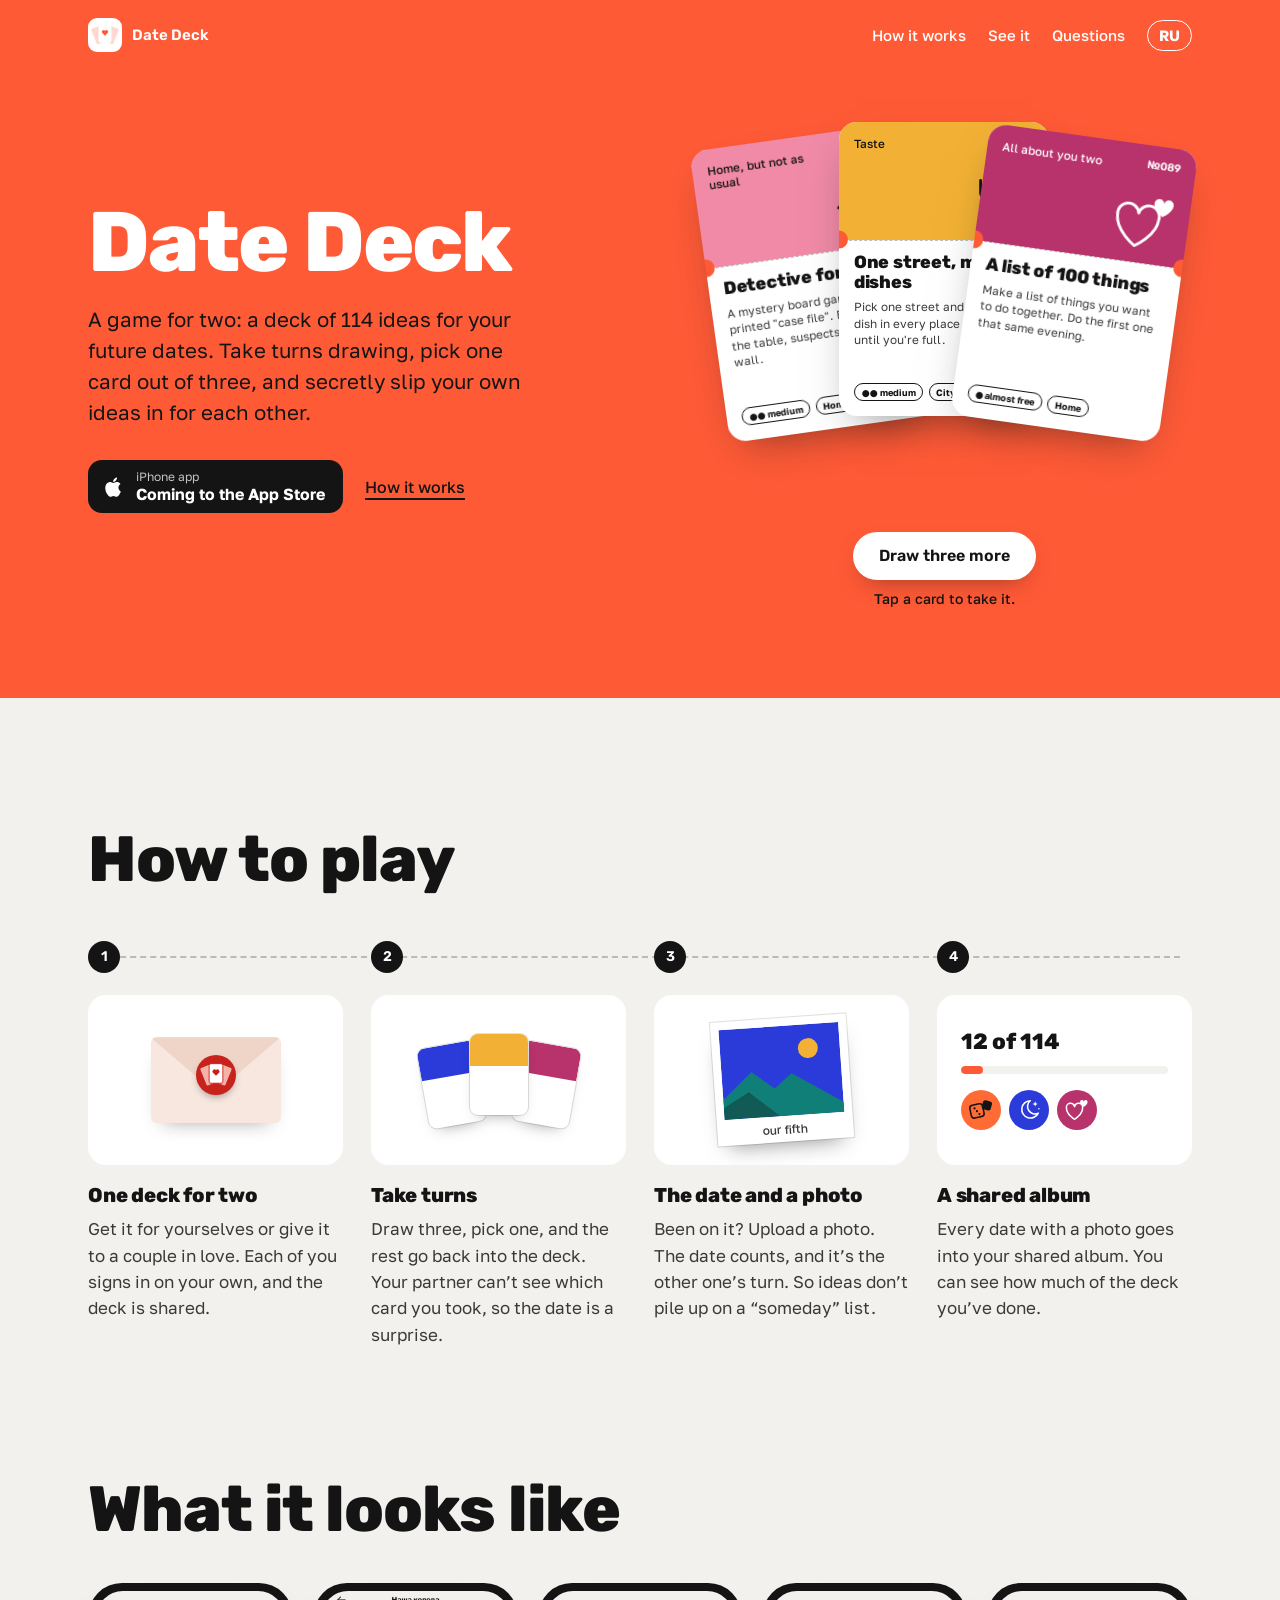
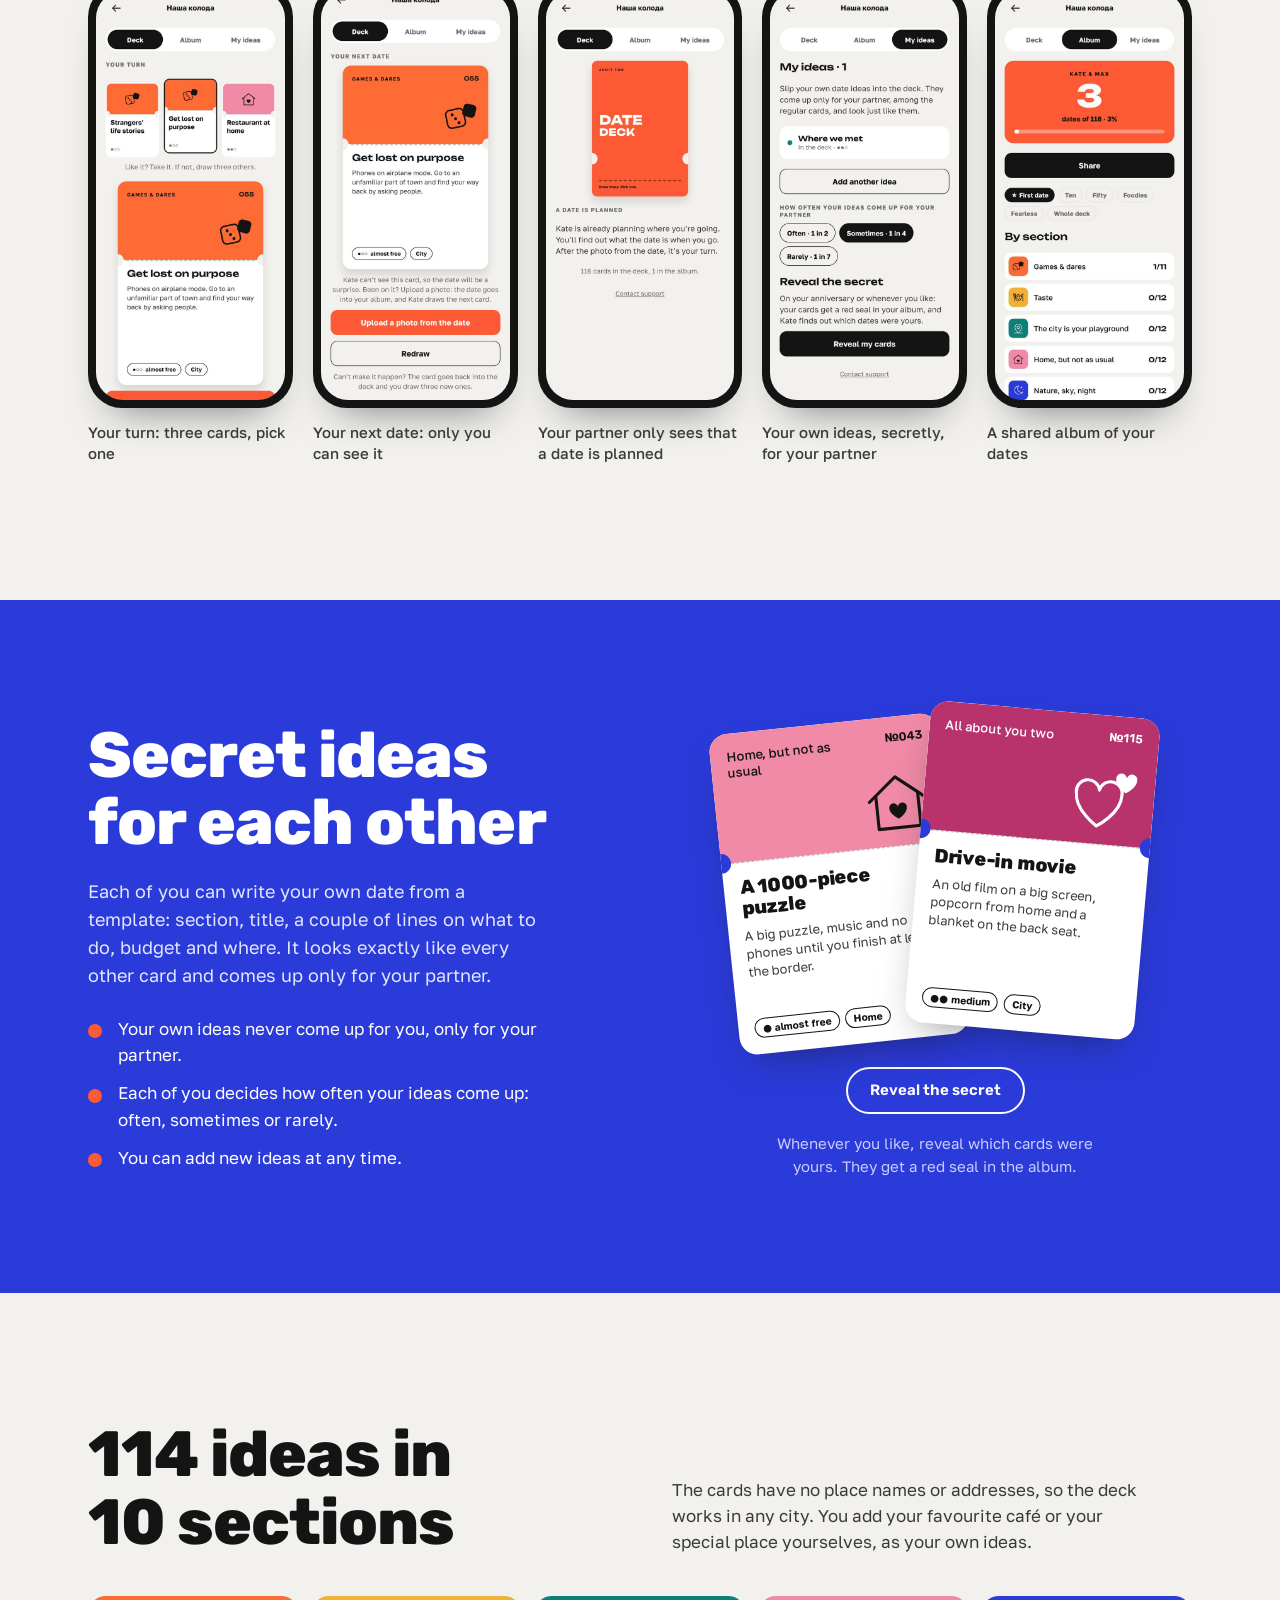
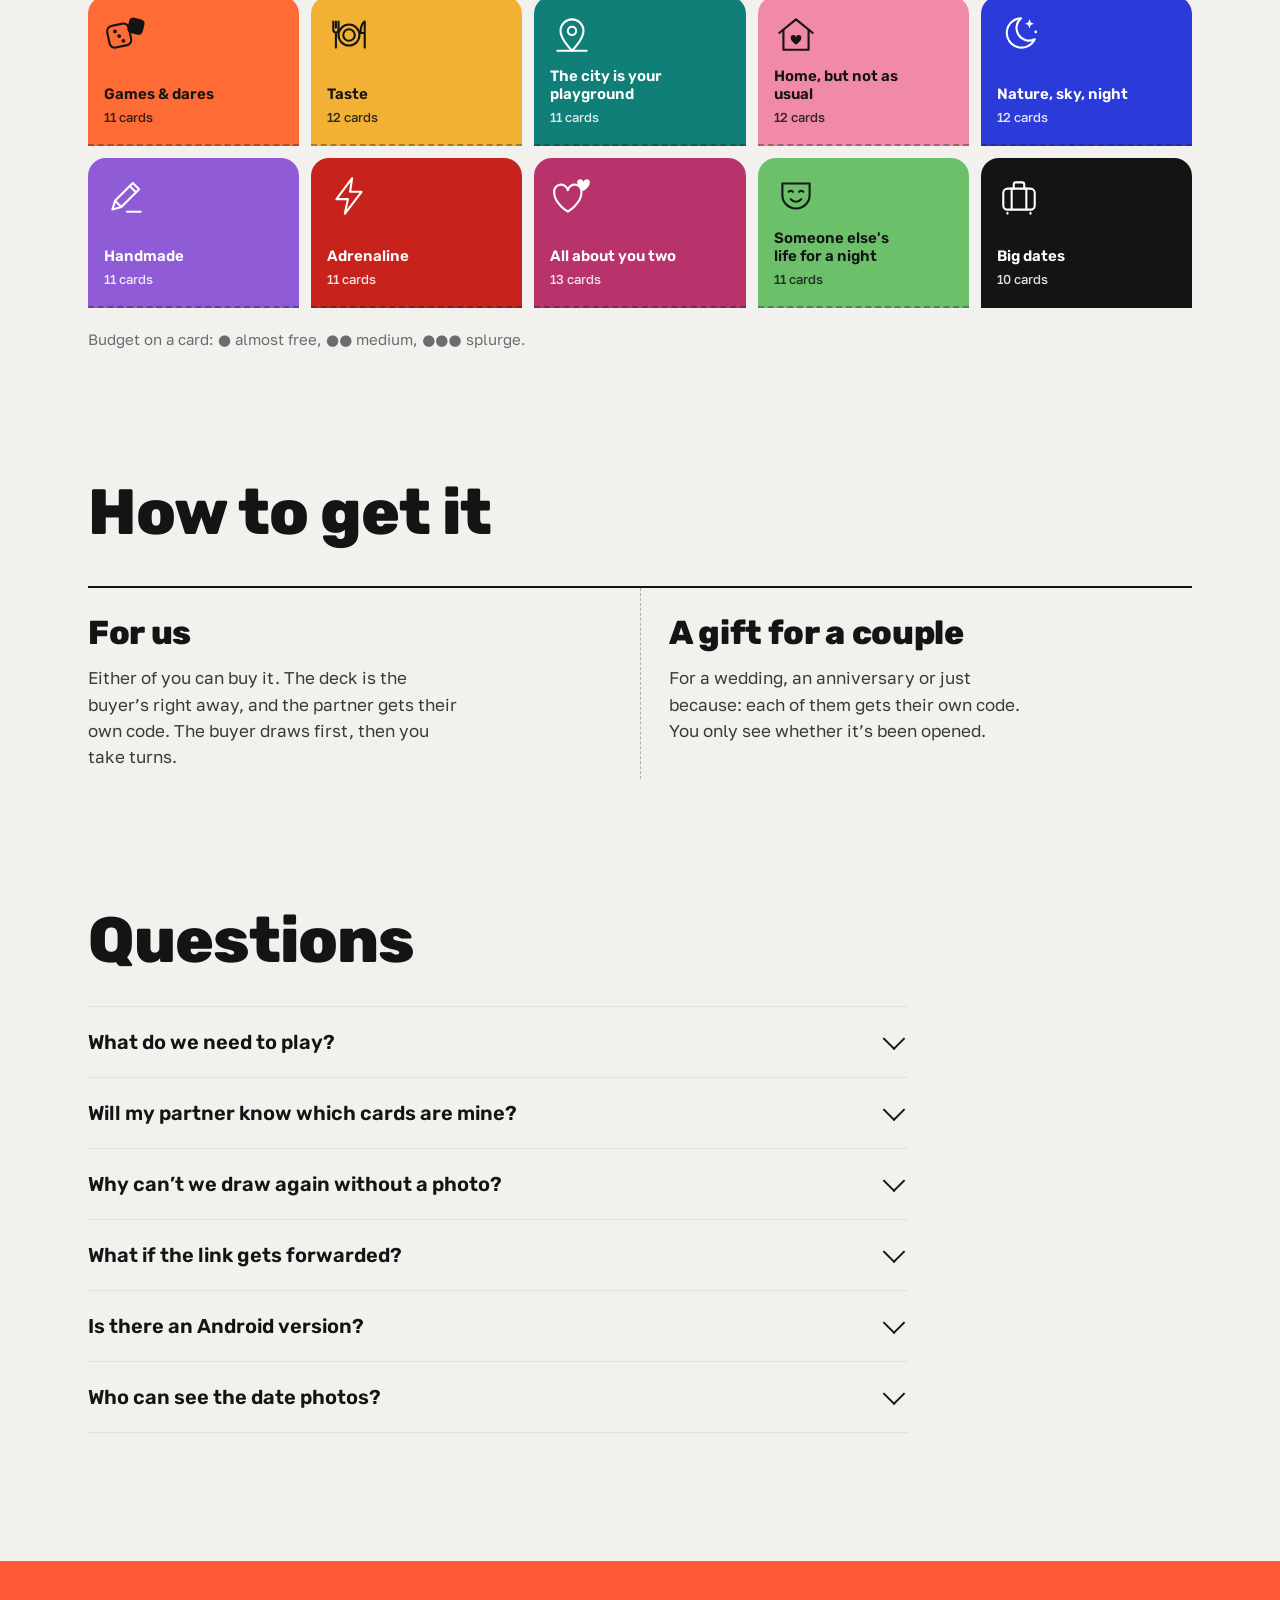
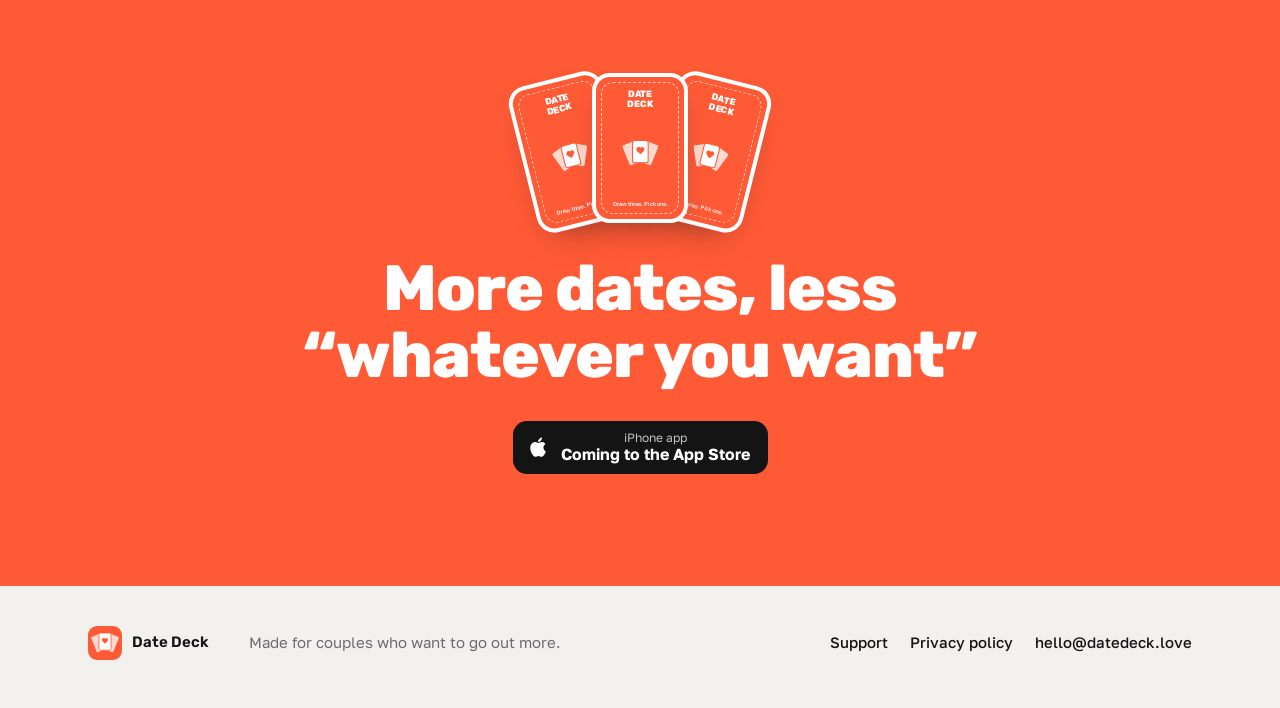
==== commit 5e09737d: "Короче текст шага «Колода на двоих» Co-Authored-By: Claude Opus 5.5 <noreply@anthropic.com> Claude-S" ====
--- a/en/index.html
+++ b/en/index.html
@@ -41,7 +41,7 @@
 
 <section class="how" id="how">
 <h2>How to play</h2>
-<ol class="steps"><li class="step"><span class="step-n">1</span><div class="art art-env"><div class="env"><div class="env-flap"></div><div class="env-seal"><svg class="seal-mark" viewBox="70 70 372 372" aria-hidden="true"><g transform="translate(0 12)"><g transform="rotate(-22 256 420)"><rect x="181" y="120" width="150" height="214" rx="20" fill="#f3b3a8" stroke="#c8221d" stroke-width="10"/></g><g transform="rotate(22 256 420)"><rect x="181" y="120" width="150" height="214" rx="20" fill="#f3b3a8" stroke="#c8221d" stroke-width="10"/></g><g transform="rotate(0 256 420)"><rect x="181" y="120" width="150" height="214" rx="20" fill="#fff" stroke="#c8221d" stroke-width="10"/></g><path d="M50 90 L13 53 A23 23 0 0 1 50 20 A23 23 0 0 1 87 53 Z" fill="#c8221d" transform="translate(211 172.5) scale(0.9)"/></g></svg></div></div></div><h3>One deck for two</h3><p>Either of you buys it for the two of you, or give it to a couple you love. Each of you signs in on your own, and you share one deck.</p></li><li class="step"><span class="step-n">2</span><div class="art art-three"><div class="mini" style="--c:#2B3BD9"><i></i></div><div class="mini" style="--c:#F2B134"><i></i></div><div class="mini" style="--c:#B8326C"><i></i></div></div><h3>Take turns</h3><p>Draw three, pick one, and the rest go back into the deck. Your partner can’t see which card you took, so the date is a surprise.</p></li><li class="step"><span class="step-n">3</span><div class="art art-photo"><div class="polaroid"><div class="ph"><svg viewBox="0 0 120 90" aria-hidden="true"><rect width="120" height="90" fill="#2B3BD9"/><circle cx="88" cy="24" r="10" fill="#F2B134"/><path d="M0 70 30 44l22 18 18-14 50 32v10H0z" fill="#0F7F78"/><path d="M0 90V78l26-14 30 26z" fill="#141414" opacity=".35"/></svg></div><span>our fifth</span></div></div><h3>The date and a photo</h3><p>Been on it? Upload a photo. The date counts, and it’s the other one’s turn. So ideas don’t pile up on a “someday” list.</p></li><li class="step"><span class="step-n">4</span><div class="art art-album"><div class="prog"><b>12 of 114</b><div class="bar"><i></i></div></div><div class="badges"><span style="--c:#FF6B35;--k:#141414"><svg class="b-ic" viewBox="0 0 84 84" aria-hidden="true"><rect x="8" y="24" width="42" height="42" rx="10" class="s" transform="rotate(-12 29 45)"/><circle cx="21" cy="37" r="3.6" class="f"/><circle cx="29" cy="46" r="3.6" class="f"/><circle cx="37" cy="55" r="3.6" class="f"/><rect x="46" y="12" width="30" height="30" rx="8" class="f" transform="rotate(14 61 27)"/></svg></span><span style="--c:#2B3BD9;--k:#FFFFFF"><svg class="b-ic" viewBox="0 0 84 84" aria-hidden="true"><path d="M46 12a28 28 0 1 0 26 40 24 24 0 0 1-26-40z" class="s"/><path d="M62 14l2.5 6 6 2.5-6 2.5-2.5 6-2.5-6-6-2.5 6-2.5z" class="f"/><circle cx="74" cy="38" r="2.5" class="f"/></svg></span><span style="--c:#B8326C;--k:#FFFFFF"><svg class="b-ic" viewBox="0 0 84 84" aria-hidden="true"><path d="M34 72S8 56 8 36a13 13 0 0 1 26-5 13 13 0 0 1 26 5c0 20-26 36-26 36z" class="s"/><path d="M64 32s-12-7-12-15a6 6 0 0 1 12-2 6 6 0 0 1 12 2c0 8-12 15-12 15z" class="f"/></svg></span></div></div><h3>A shared album</h3><p>Every date with a photo goes into your shared album. You can see how much of the deck you’ve done.</p></li></ol>
+<ol class="steps"><li class="step"><span class="step-n">1</span><div class="art art-env"><div class="env"><div class="env-flap"></div><div class="env-seal"><svg class="seal-mark" viewBox="70 70 372 372" aria-hidden="true"><g transform="translate(0 12)"><g transform="rotate(-22 256 420)"><rect x="181" y="120" width="150" height="214" rx="20" fill="#f3b3a8" stroke="#c8221d" stroke-width="10"/></g><g transform="rotate(22 256 420)"><rect x="181" y="120" width="150" height="214" rx="20" fill="#f3b3a8" stroke="#c8221d" stroke-width="10"/></g><g transform="rotate(0 256 420)"><rect x="181" y="120" width="150" height="214" rx="20" fill="#fff" stroke="#c8221d" stroke-width="10"/></g><path d="M50 90 L13 53 A23 23 0 0 1 50 20 A23 23 0 0 1 87 53 Z" fill="#c8221d" transform="translate(211 172.5) scale(0.9)"/></g></svg></div></div></div><h3>One deck for two</h3><p>Get it for yourselves or give it to a couple in love. Each of you signs in on your own, and the deck is shared.</p></li><li class="step"><span class="step-n">2</span><div class="art art-three"><div class="mini" style="--c:#2B3BD9"><i></i></div><div class="mini" style="--c:#F2B134"><i></i></div><div class="mini" style="--c:#B8326C"><i></i></div></div><h3>Take turns</h3><p>Draw three, pick one, and the rest go back into the deck. Your partner can’t see which card you took, so the date is a surprise.</p></li><li class="step"><span class="step-n">3</span><div class="art art-photo"><div class="polaroid"><div class="ph"><svg viewBox="0 0 120 90" aria-hidden="true"><rect width="120" height="90" fill="#2B3BD9"/><circle cx="88" cy="24" r="10" fill="#F2B134"/><path d="M0 70 30 44l22 18 18-14 50 32v10H0z" fill="#0F7F78"/><path d="M0 90V78l26-14 30 26z" fill="#141414" opacity=".35"/></svg></div><span>our fifth</span></div></div><h3>The date and a photo</h3><p>Been on it? Upload a photo. The date counts, and it’s the other one’s turn. So ideas don’t pile up on a “someday” list.</p></li><li class="step"><span class="step-n">4</span><div class="art art-album"><div class="prog"><b>12 of 114</b><div class="bar"><i></i></div></div><div class="badges"><span style="--c:#FF6B35;--k:#141414"><svg class="b-ic" viewBox="0 0 84 84" aria-hidden="true"><rect x="8" y="24" width="42" height="42" rx="10" class="s" transform="rotate(-12 29 45)"/><circle cx="21" cy="37" r="3.6" class="f"/><circle cx="29" cy="46" r="3.6" class="f"/><circle cx="37" cy="55" r="3.6" class="f"/><rect x="46" y="12" width="30" height="30" rx="8" class="f" transform="rotate(14 61 27)"/></svg></span><span style="--c:#2B3BD9;--k:#FFFFFF"><svg class="b-ic" viewBox="0 0 84 84" aria-hidden="true"><path d="M46 12a28 28 0 1 0 26 40 24 24 0 0 1-26-40z" class="s"/><path d="M62 14l2.5 6 6 2.5-6 2.5-2.5 6-2.5-6-6-2.5 6-2.5z" class="f"/><circle cx="74" cy="38" r="2.5" class="f"/></svg></span><span style="--c:#B8326C;--k:#FFFFFF"><svg class="b-ic" viewBox="0 0 84 84" aria-hidden="true"><path d="M34 72S8 56 8 36a13 13 0 0 1 26-5 13 13 0 0 1 26 5c0 20-26 36-26 36z" class="s"/><path d="M64 32s-12-7-12-15a6 6 0 0 1 12-2 6 6 0 0 1 12 2c0 8-12 15-12 15z" class="f"/></svg></span></div></div><h3>A shared album</h3><p>Every date with a photo goes into your shared album. You can see how much of the deck you’ve done.</p></li></ol>
 </section>
 
 <section class="screens" id="screens">
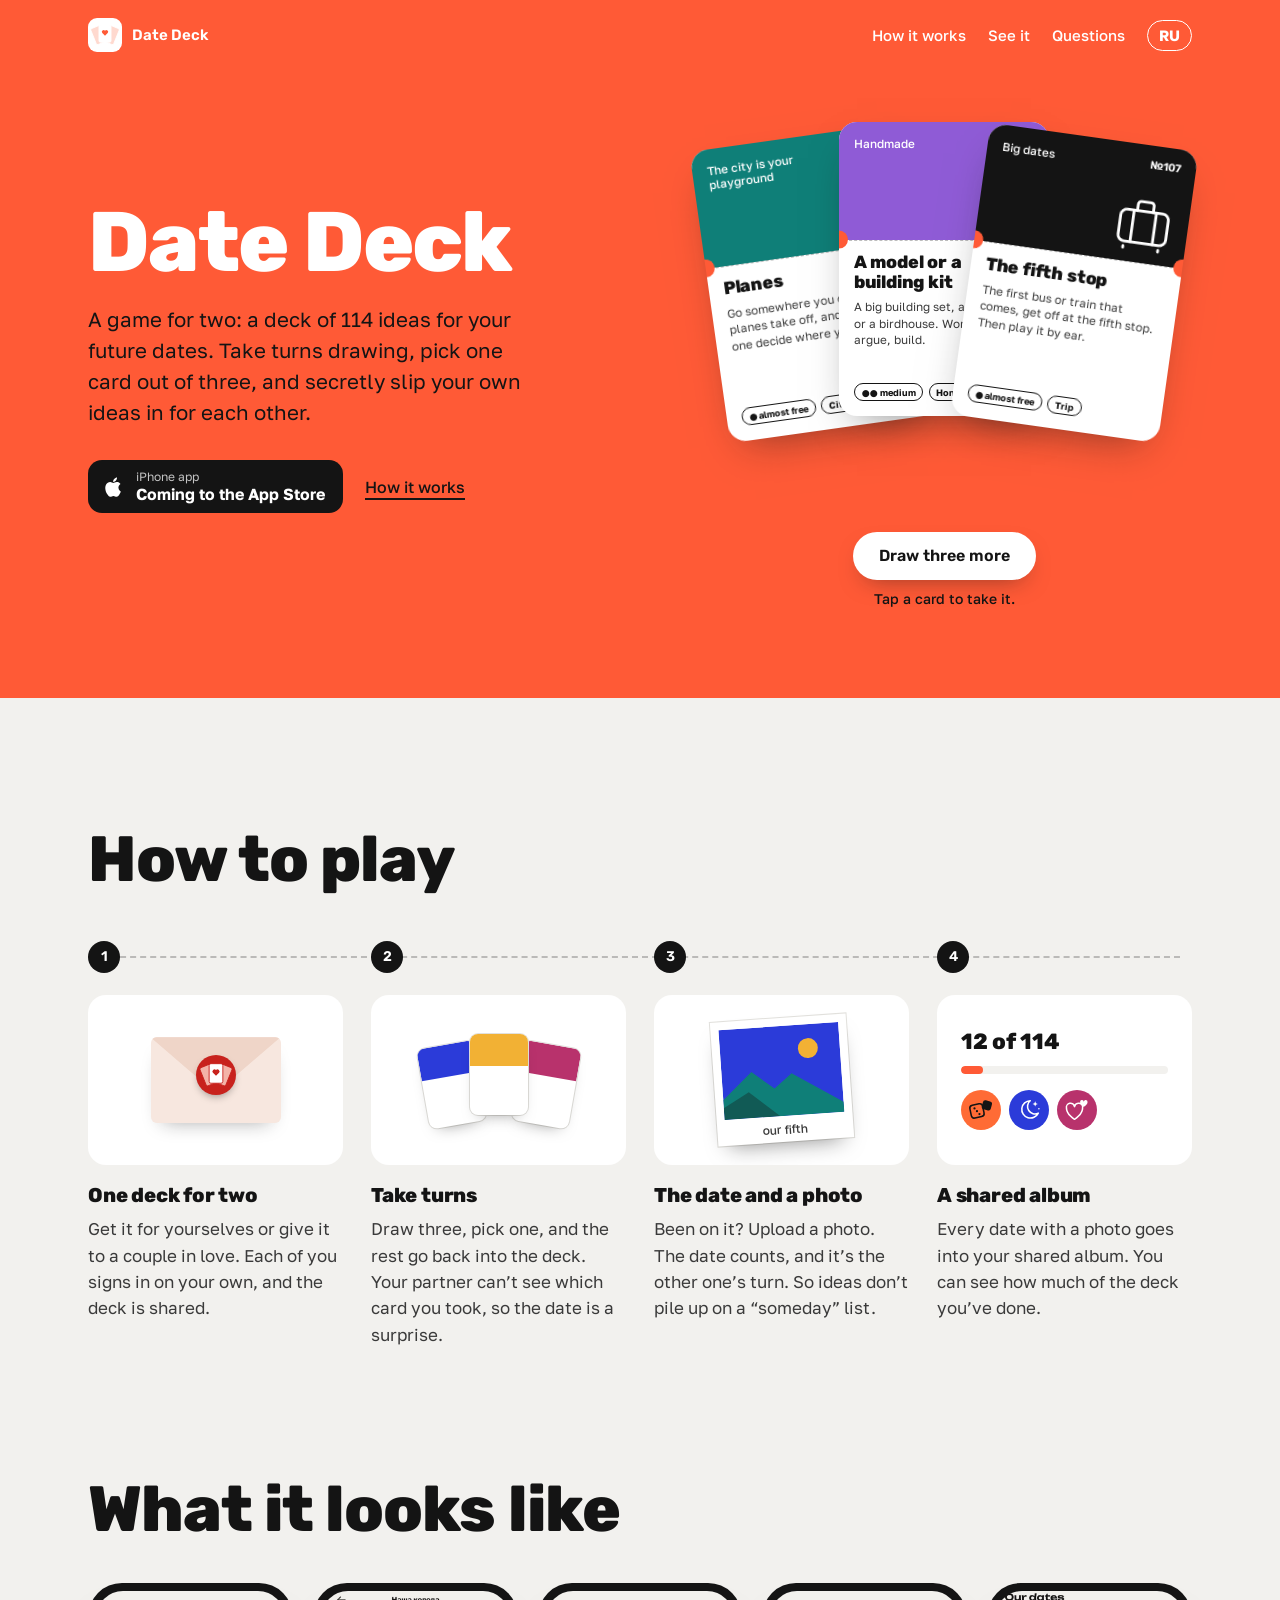
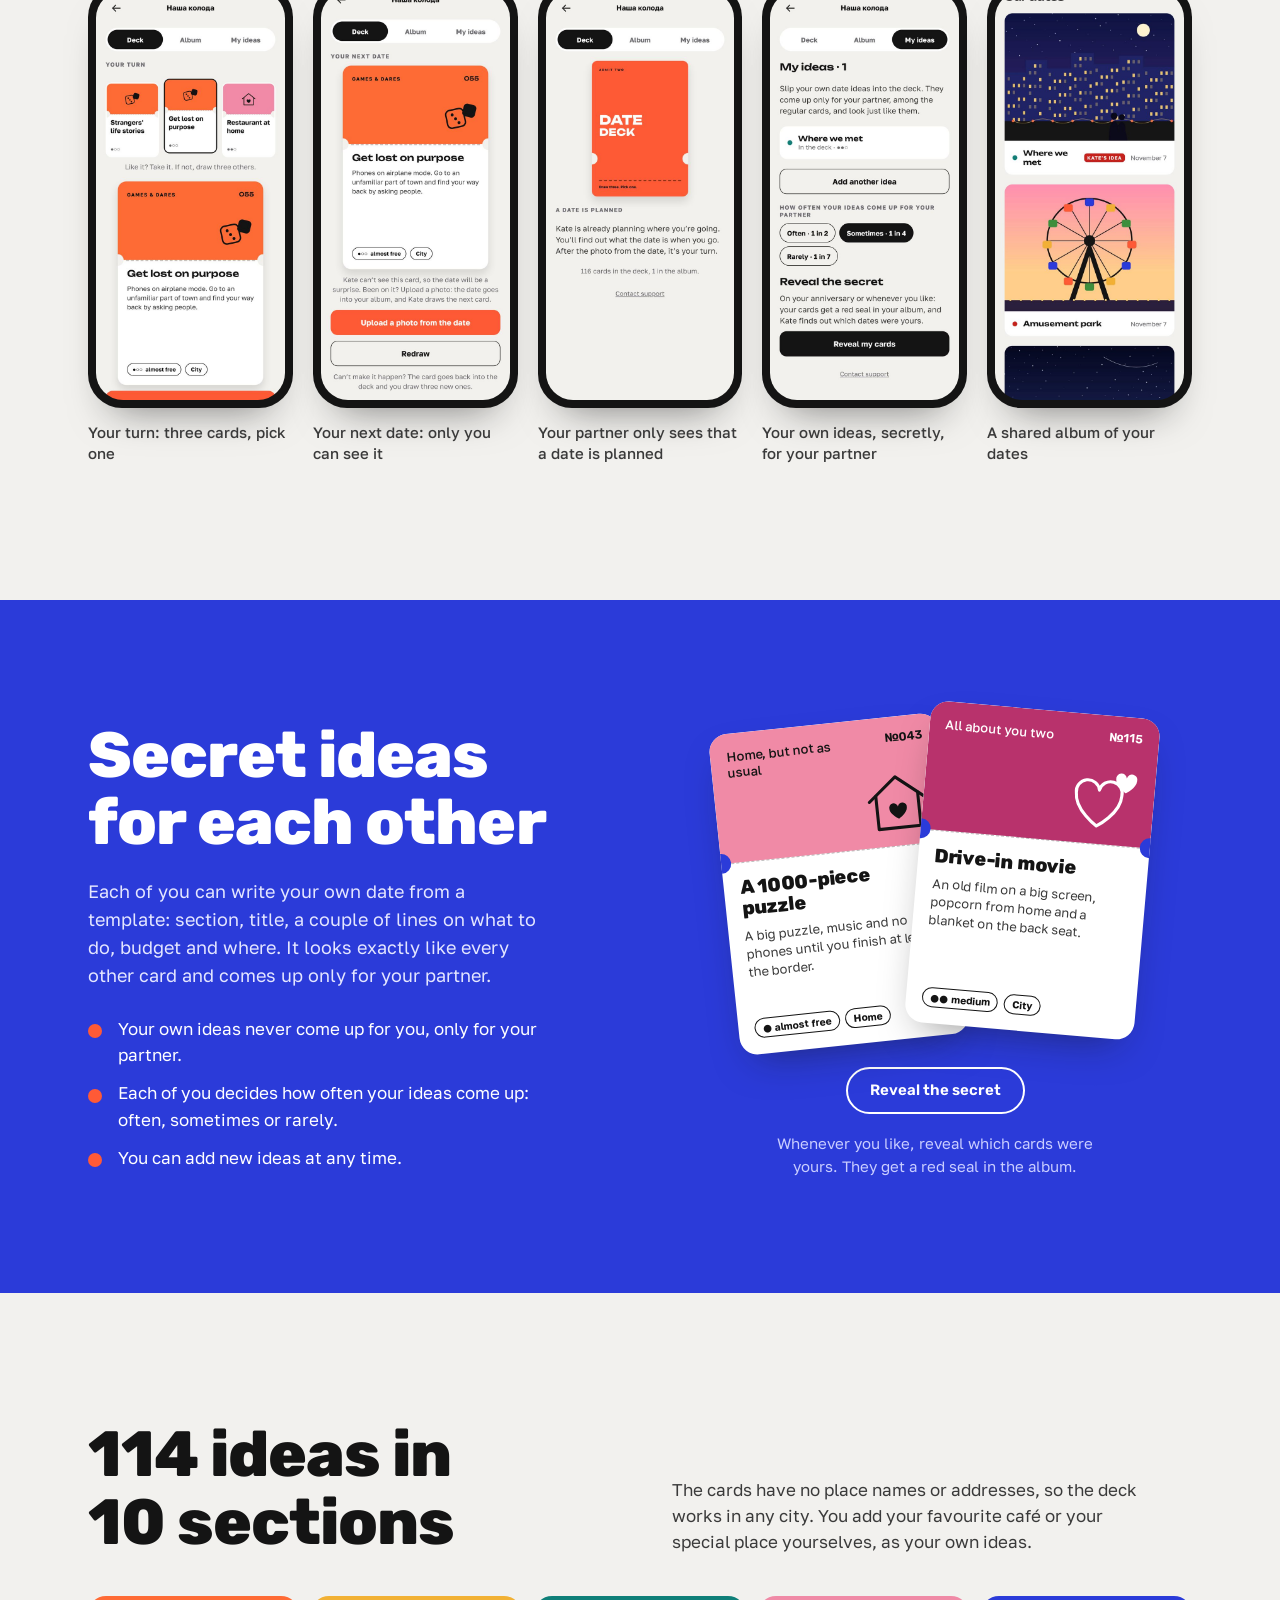
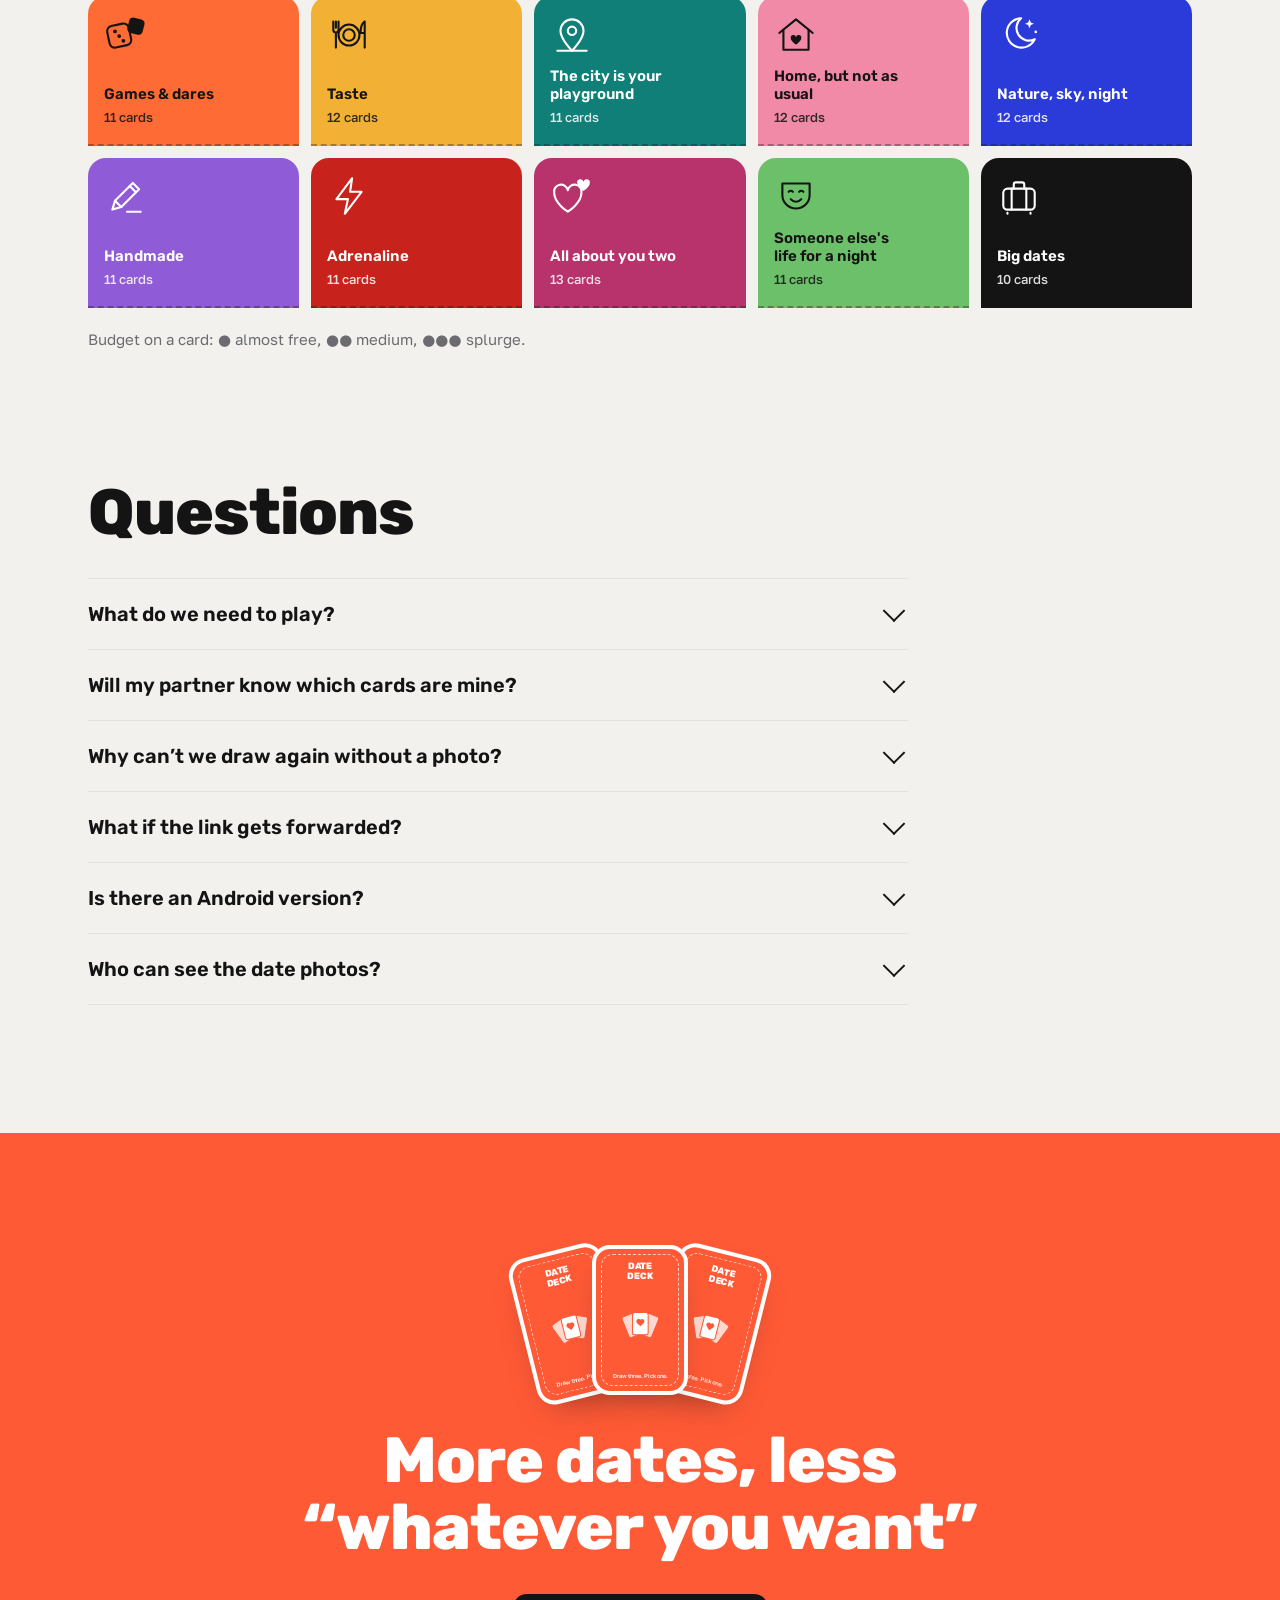
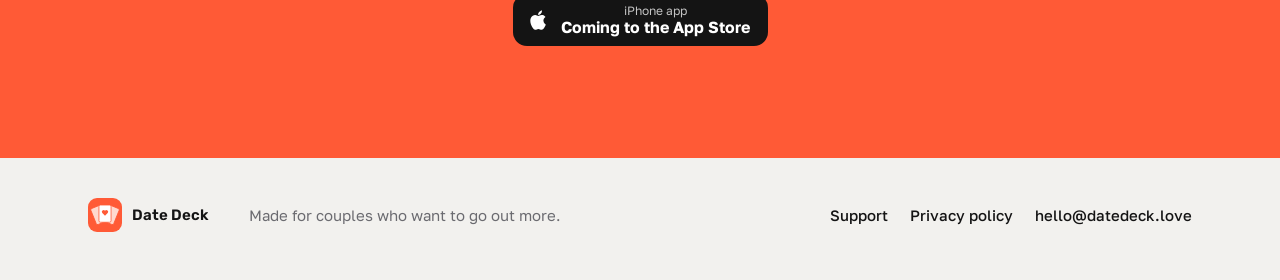
==== commit 846bf038: "Альбом с фото на экране, без блока «Как купить» Co-Authored-By: Claude Opus 5.5 <noreply@anthropic.c" ====
--- a/en/index.html
+++ b/en/index.html
@@ -78,11 +78,6 @@
 <p class="legend">Budget on a card: ● almost free, ●● medium, ●●● splurge.</p>
 </section>
 
-<section class="modes">
-<h2>How to get it</h2>
-<ul class="modes-list"><li><h3>For us</h3><p>Either of you can buy it. The deck is the buyer’s right away, and the partner gets their own code. The buyer draws first, then you take turns.</p></li><li><h3>A gift for a couple</h3><p>For a wedding, an anniversary or just because: each of them gets their own code. You only see whether it’s been opened.</p></li></ul>
-</section>
-
 <section class="faq" id="faq">
 <h2>Questions</h2>
 <div class="faq-list"><details><summary>What do we need to play?</summary><p>An iPhone each and the Date Deck app. The code opens from the link, the QR on the card, or by typing it in the app.</p></details><details><summary>Will my partner know which cards are mine?</summary><p>No. Your ideas look like regular cards. Your partner only finds out if you reveal the secret.</p></details><details><summary>Why can’t we draw again without a photo?</summary><p>The photo shows the date happened. If a card doesn’t work, you can put it back and draw three new ones.</p></details><details><summary>What if the link gets forwarded?</summary><p>The code works once. Once someone signs in with it, it burns out, and anyone else sees “gift already opened”. If the code is lost, the buyer can issue a new one from their email.</p></details><details><summary>Is there an Android version?</summary><p>iPhone only for now. Android and Telegram versions will come later.</p></details><details><summary>Who can see the date photos?</summary><p>Only the two of you. Photos are kept in private storage and are never public.</p></details></div>
